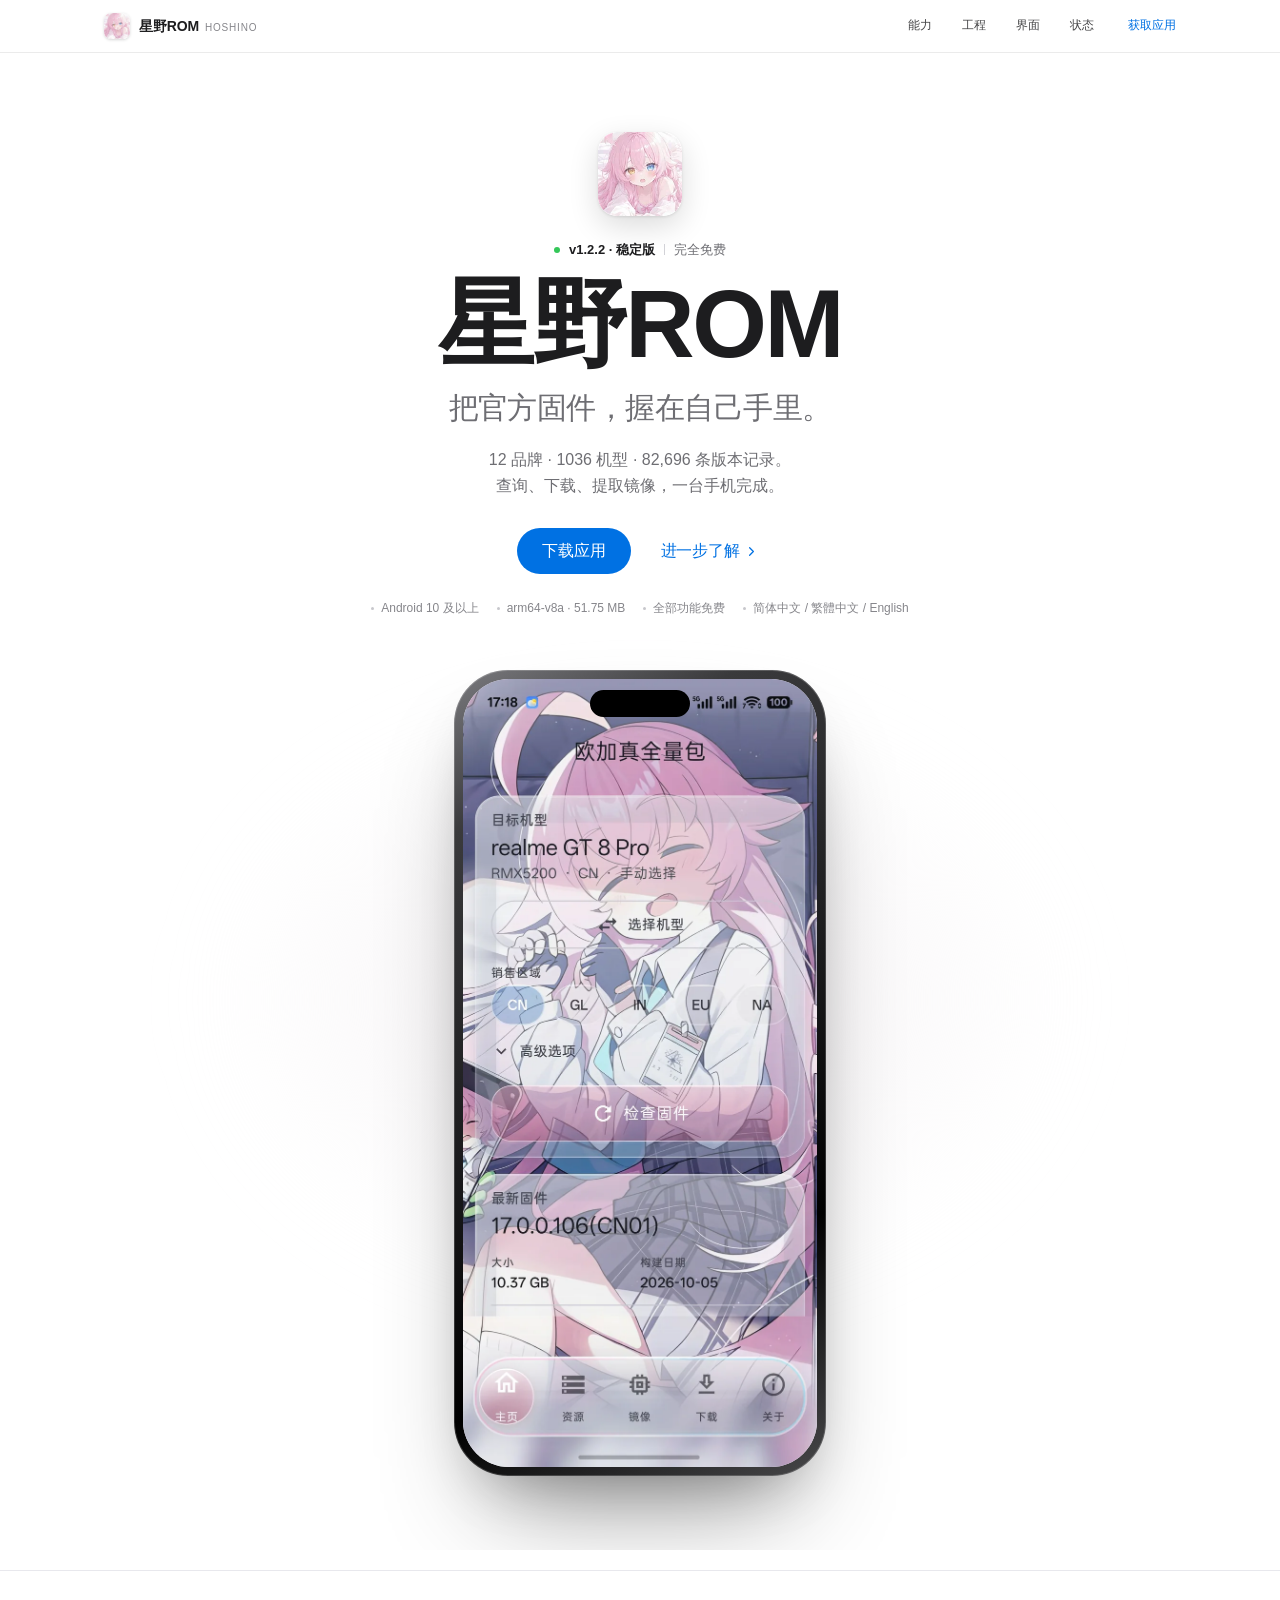
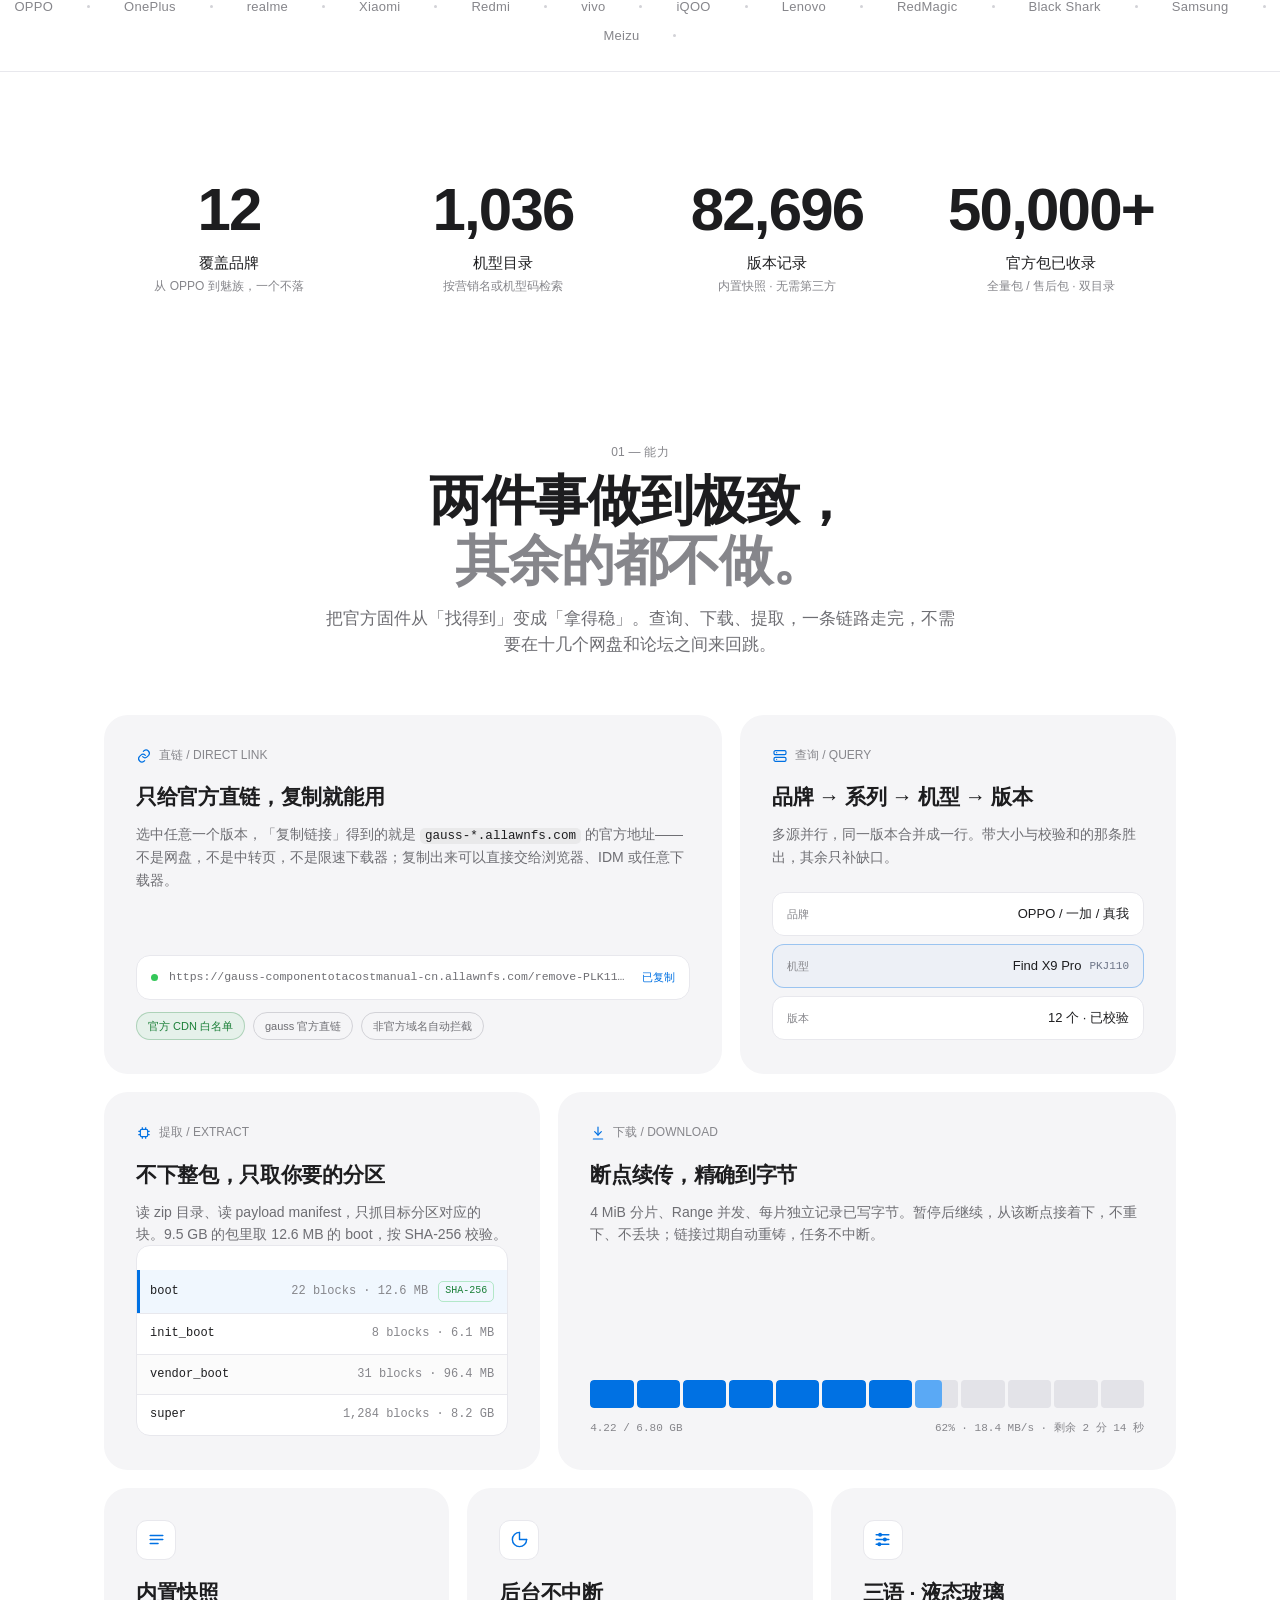
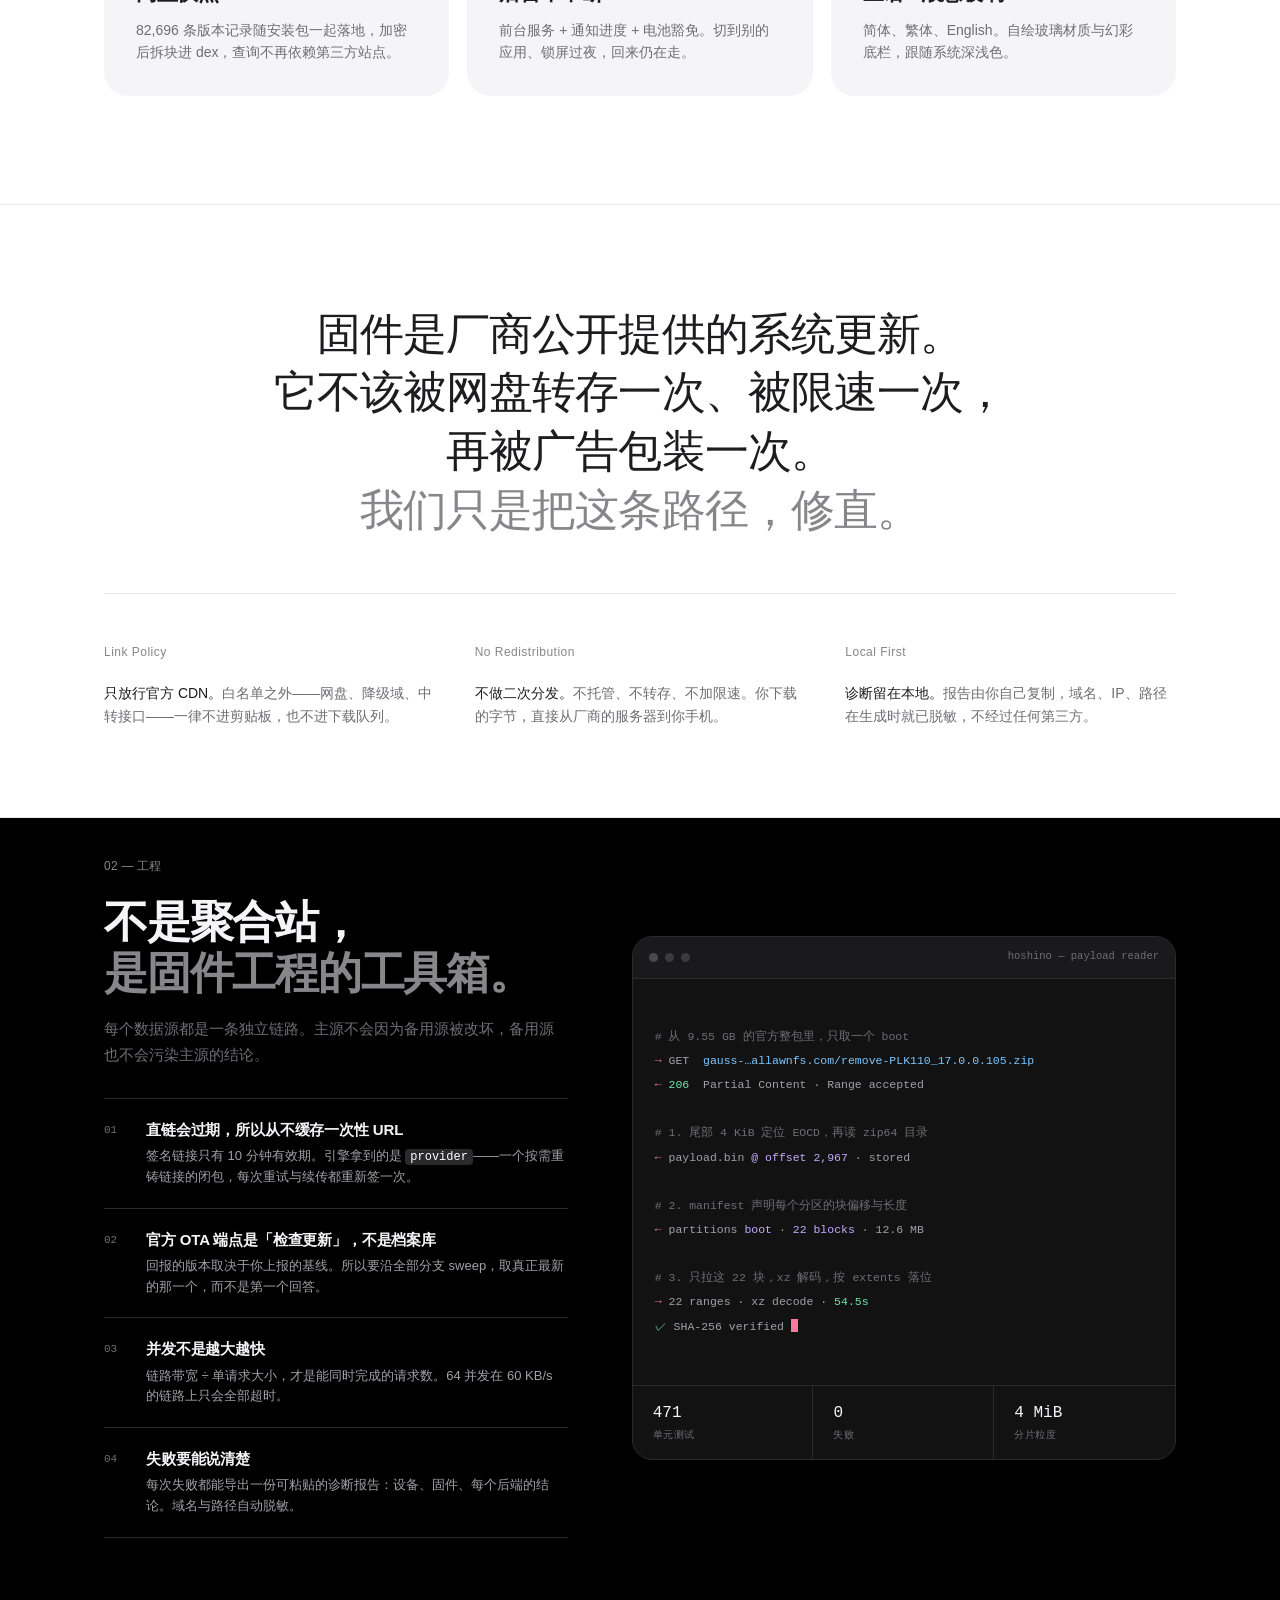
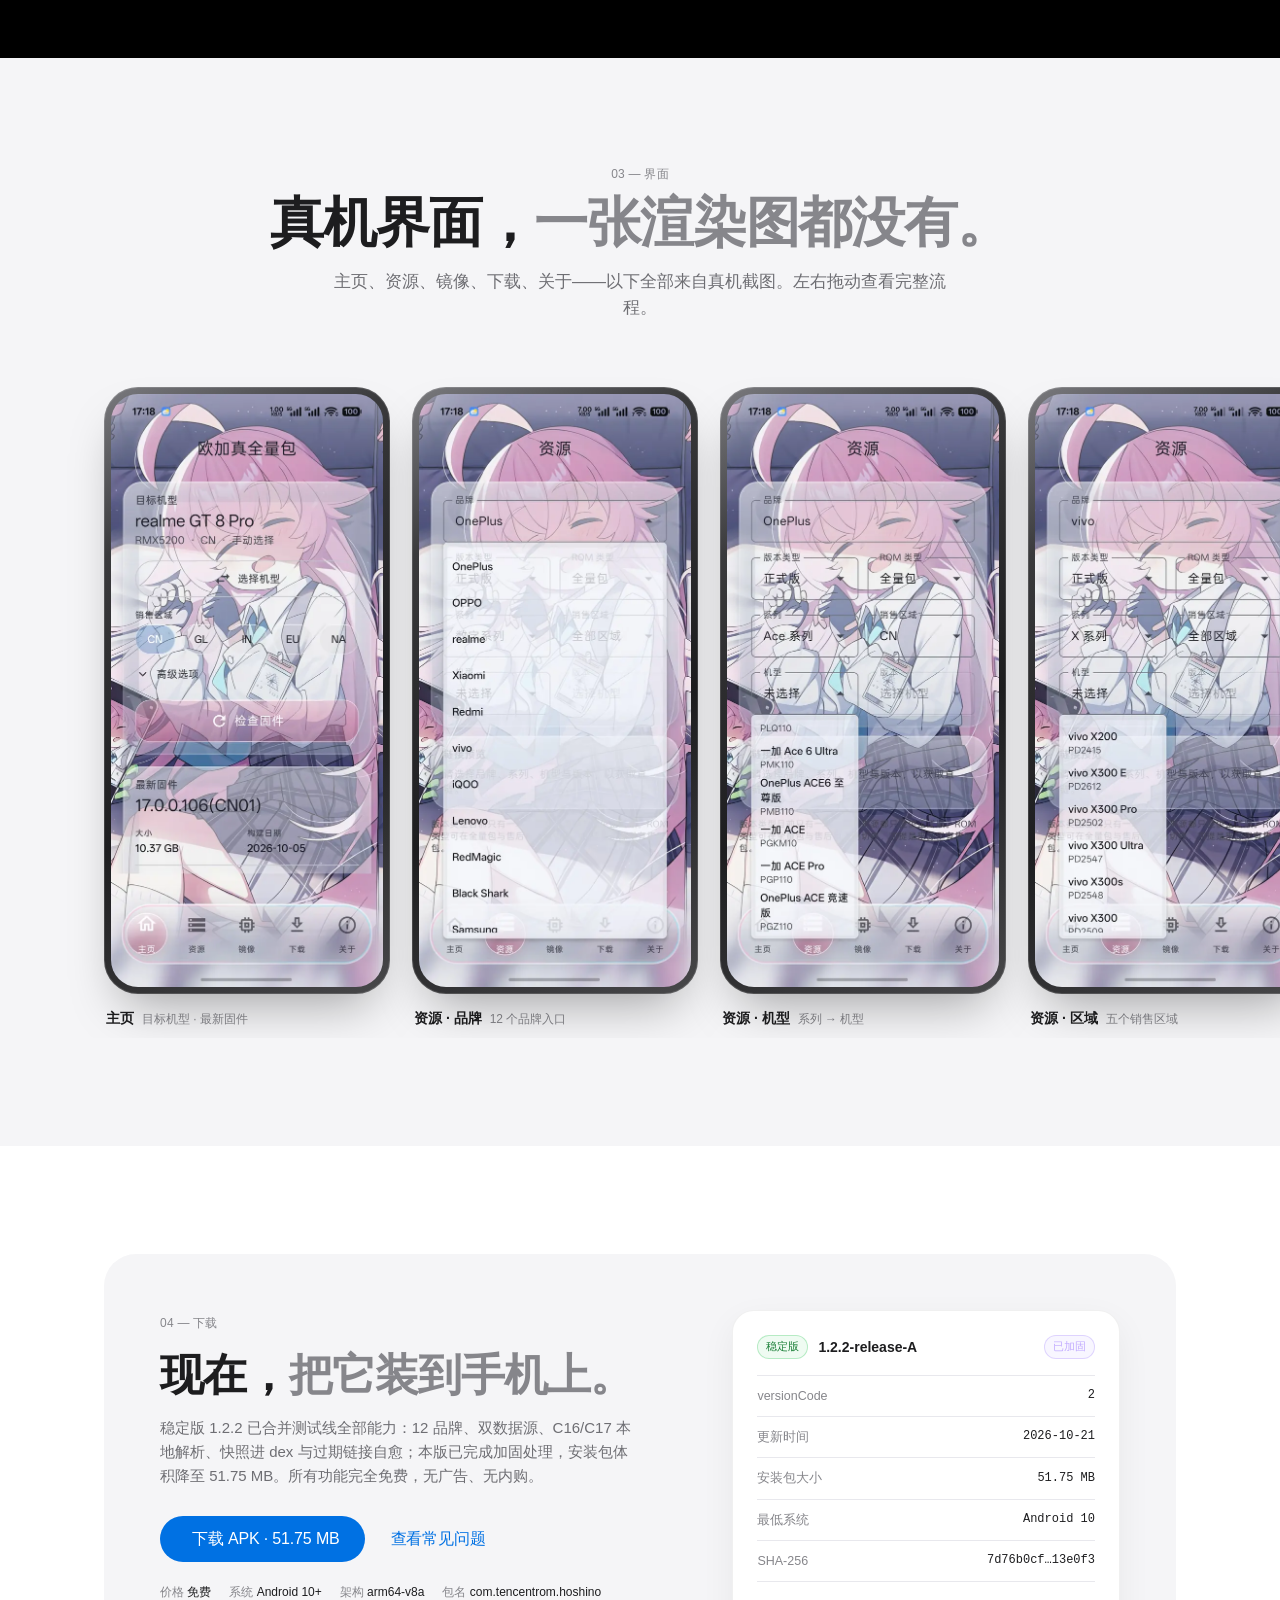
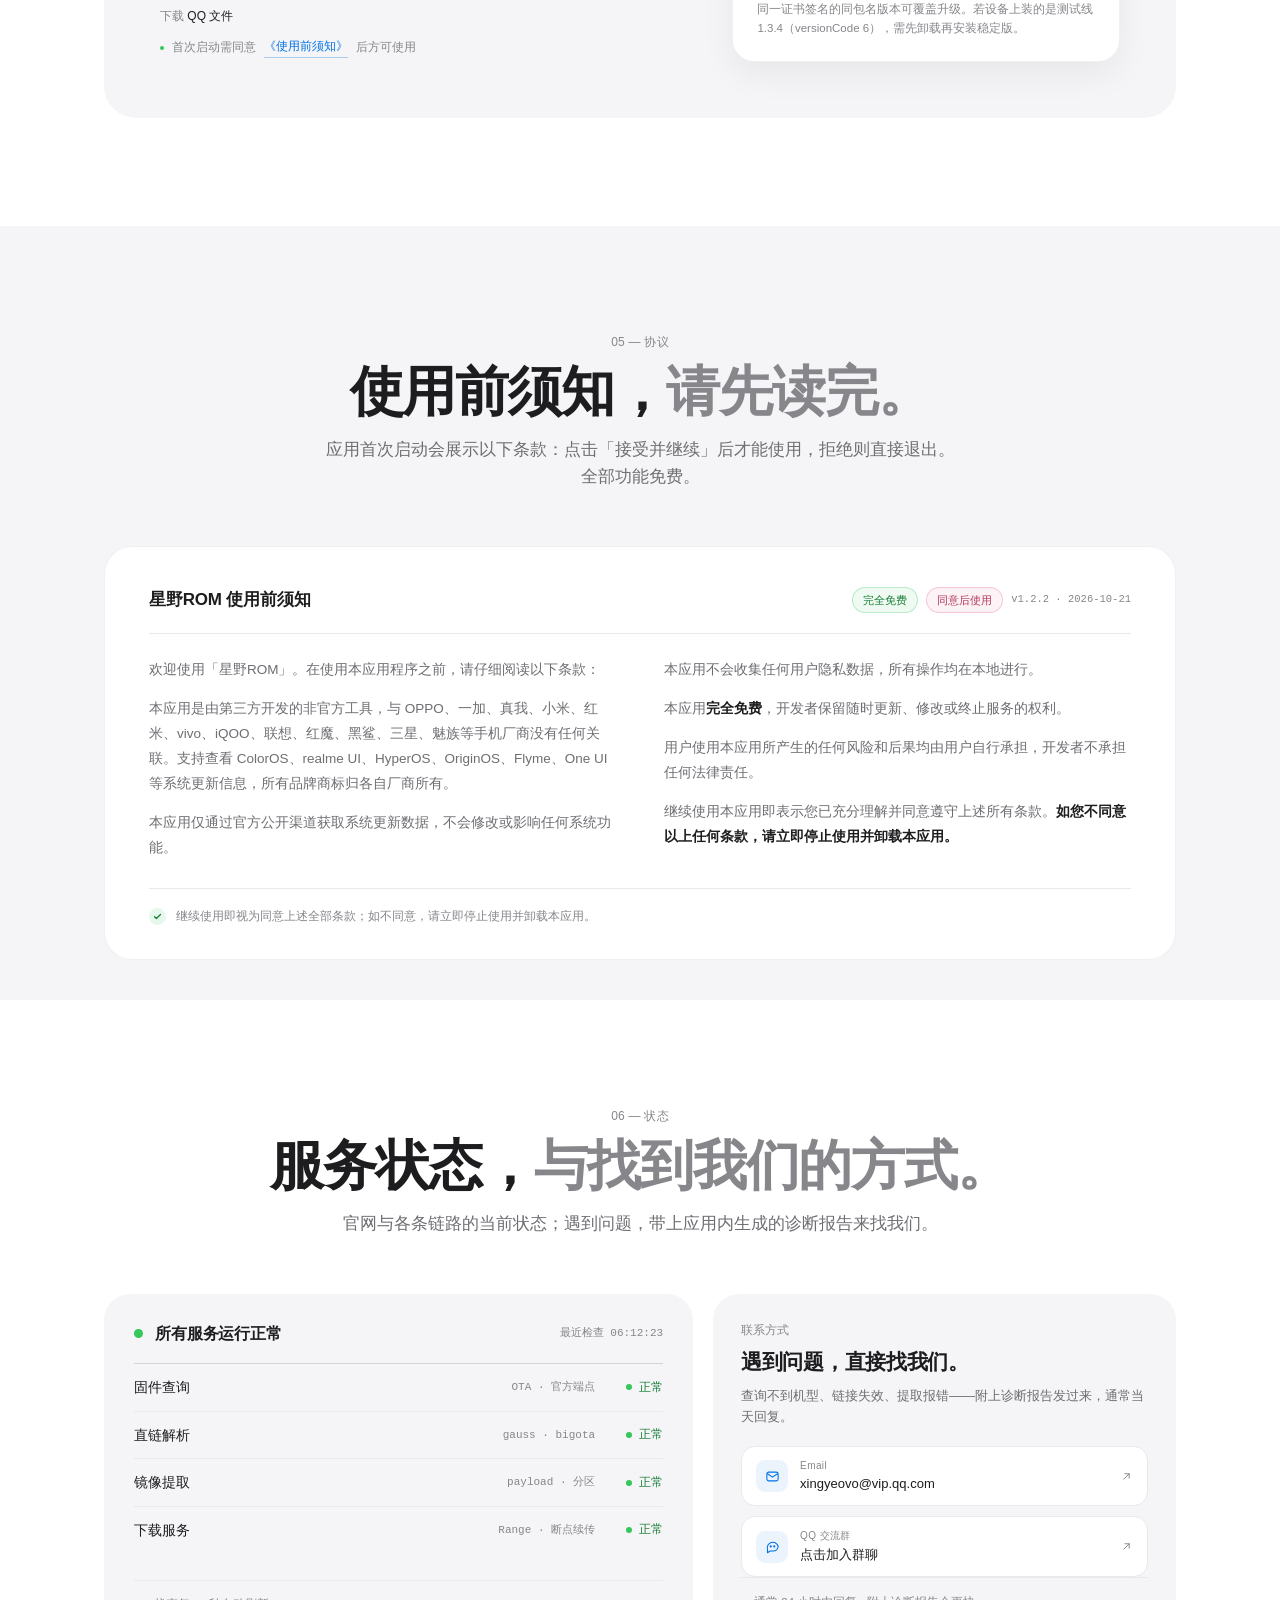
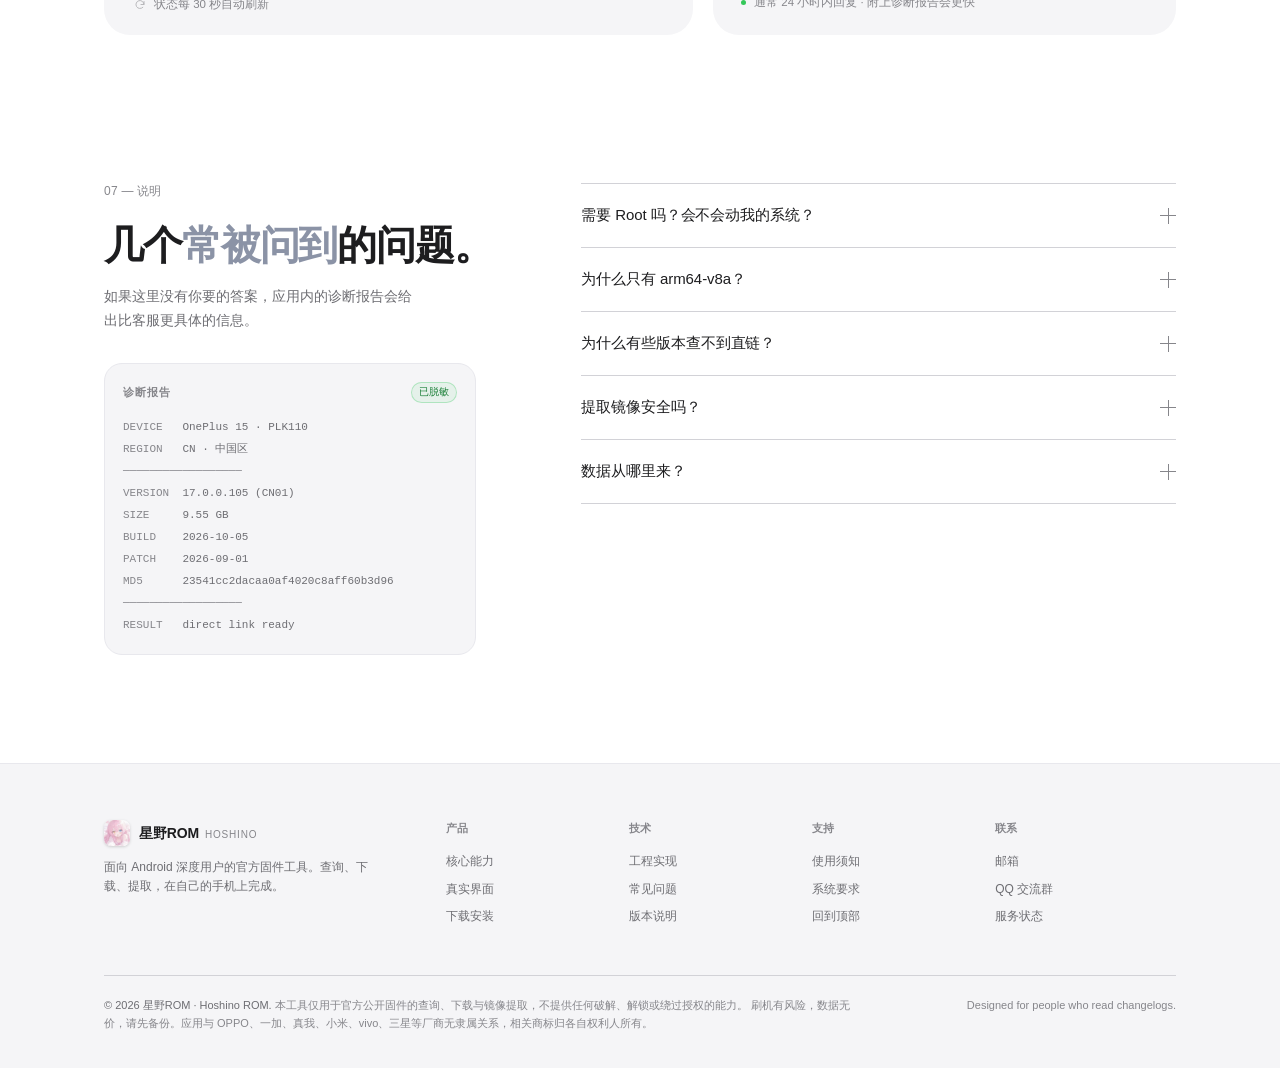
==== index.html @ 1dd22ae2 "Add files via upload" ====
<!DOCTYPE html>
<html lang="zh-CN">
<head>
<meta charset="UTF-8" />
<meta name="viewport" content="width=device-width, initial-scale=1.0" />
<title>星野ROM · Hoshino ROM — 把官方固件，握在自己手里</title>
<meta name="description" content="星野ROM 是面向 Android 深度用户的官方固件工具：覆盖 12 大品牌、1036 机型、82,696 条版本记录的查询与下载，支持官方直链解析、断点续传与分区镜像提取。" />
<meta name="theme-color" content="#ffffff" />
<link rel="icon" type="image/png" href="[data-uri]" />

<meta property="og:title" content="星野ROM · Hoshino ROM" />
<meta property="og:description" content="官方固件，一触即达。查询、下载、提取，三件事在一台手机上完成。" />
<meta property="og:type" content="website" />
<meta property="og:locale" content="zh_CN" />
<meta property="og:image" content="og-image.jpg" />
<meta name="twitter:card" content="summary_large_image" />
<meta name="twitter:title" content="星野ROM · Hoshino ROM" />
<meta name="twitter:description" content="把官方固件，握在自己手里。12 品牌 · 1036 机型 · 82,696 条版本记录。" />
<meta name="twitter:image" content="og-image.jpg" />
<script type="application/ld+json">
{
  "@context": "https://schema.org",
  "@type": "SoftwareApplication",
  "name": "星野ROM",
  "alternateName": "Hoshino ROM",
  "applicationCategory": "UtilitiesApplication",
  "operatingSystem": "Android 10+",
  "softwareVersion": "1.2.2-release-A",
  "description": "面向 Android 深度用户的官方固件工具：12 品牌固件查询、多线程下载与分区镜像提取。",
  "offers": { "@type": "Offer", "price": "0", "priceCurrency": "CNY" },
  "isAccessibleForFree": true,
  "contactPoint": { "@type": "ContactPoint", "email": "xingyeovo@vip.qq.com", "contactType": "support" }
}
</script>
<style>
/* ============================================================
   Apple-inspired light system
   ============================================================ */
:root {
  --bg: #ffffff;
  --bg-alt: #f5f5f7;
  --ink: #1d1d1f;
  --text: #1d1d1f;
  --text-2: #424245;
  --muted: #6e6e73;
  --dim: #86868b;
  --line: #d2d2d7;
  --line-2: #e8e8ed;
  --blue: #0071e3;
  --blue-hover: #0077ed;
  --pink: #e0457b;
  --green: #34c759;
  --amber: #ff9f0a;
  --radius: 24px;
  --radius-lg: 32px;
  --max: 1120px;
  --ease: cubic-bezier(.16,1,.3,1);
  --font: "SF Pro Display", "SF Pro Text", -apple-system, BlinkMacSystemFont, "Helvetica Neue",
          "PingFang SC", "Hiragino Sans GB", "Microsoft YaHei", sans-serif;
  --mono: "SF Mono", ui-monospace, Menlo, Consolas, monospace;
}

*, *::before, *::after { box-sizing: border-box; }
html { scroll-behavior: smooth; -webkit-text-size-adjust: 100%; }
body {
  margin: 0; background: var(--bg); color: var(--ink);
  font-family: var(--font); font-size: 17px; line-height: 1.47;
  letter-spacing: 0;
  -webkit-font-smoothing: antialiased; -moz-osx-font-smoothing: grayscale;
  overflow-x: hidden;
}
::selection { background: rgba(0,113,227,.18); color: var(--ink); }
:focus-visible { outline: 3px solid rgba(0,113,227,.5); outline-offset: 3px; border-radius: 6px; }
img { max-width: 100%; display: block; }
a { color: inherit; text-decoration: none; }
button { font-family: inherit; cursor: pointer; }
h1, h2, h3, h4, p { margin: 0; }
ul { margin: 0; padding: 0; list-style: none; }

.wrap { width: 100%; max-width: var(--max); margin: 0 auto; padding: 0 24px; }
main, header, footer { position: relative; }

/* decorative layers removed in this theme */
.bg-layers, .grid-lines, .noise { display: none !important; }

#progress {
  position: fixed; top: 0; left: 0; height: 2px; width: 0%;
  background: var(--blue); z-index: 100; transition: width .08s linear;
}

/* ============================================================
   Nav
   ============================================================ */
.nav {
  position: fixed; top: 0; left: 0; right: 0; z-index: 60;
  background: rgba(255,255,255,.72);
  -webkit-backdrop-filter: saturate(180%) blur(20px);
  backdrop-filter: saturate(180%) blur(20px);
  border-bottom: 1px solid rgba(0,0,0,.08);
  transition: background .3s;
}
.nav-inner {
  height: 52px; display: flex; align-items: center; gap: 34px;
  max-width: 1120px; margin: 0 auto; padding: 0 24px;
}
.brand { display: flex; align-items: center; gap: 9px; flex-shrink: 0; }
.brand-mark {
  width: 26px; height: 26px; flex-shrink: 0; display: block; border-radius: 7px; object-fit: cover;
  box-shadow: 0 1px 3px rgba(0,0,0,.16);
}
.brand-name { font-size: 14px; font-weight: 600; letter-spacing: -.01em; color: var(--ink); }
.brand-name em {
  font-style: normal; font-weight: 400; color: var(--dim); margin-left: 6px;
  font-size: 10px; letter-spacing: .08em; text-transform: uppercase;
}
.nav-links { display: flex; align-items: center; gap: 30px; margin-left: auto; }
.nav-links a { font-size: 12px; color: var(--ink); opacity: .82; transition: opacity .2s; }
.nav-links a:hover { opacity: 1; }
.nav-links a::after { display: none; }
.nav-cta {
  display: inline-flex; align-items: center; gap: 5px; padding: 0;
  font-size: 12px; color: var(--blue); background: none; box-shadow: none;
  border-radius: 0;
}
.nav-cta svg { display: none; }
.nav-cta:hover { text-decoration: underline; }
.burger {
  display: none; width: 36px; height: 36px; border: none; background: none;
  align-items: center; justify-content: center; margin-left: auto;
}
.burger span { display: block; width: 17px; height: 1.3px; background: var(--ink); position: relative; }
.burger span::before, .burger span::after {
  content: ""; position: absolute; left: 0; width: 17px; height: 1.3px; background: var(--ink); transition: .3s;
}
.burger span::before { top: -5px; } .burger span::after { top: 5px; }
.burger.open span { background: transparent; }
.burger.open span::before { top: 0; transform: rotate(45deg); }
.burger.open span::after { top: 0; transform: rotate(-45deg); }

.sheet {
  position: fixed; inset: 0; z-index: 59; background: rgba(255,255,255,.97);
  -webkit-backdrop-filter: blur(24px); backdrop-filter: blur(24px);
  display: flex; flex-direction: column; justify-content: center; padding: 0 32px; gap: 2px;
  opacity: 0; pointer-events: none; transition: opacity .3s;
}
.sheet.open { opacity: 1; pointer-events: auto; }
.sheet a {
  font-size: 26px; font-weight: 600; padding: 16px 0; color: var(--ink);
  border-bottom: 1px solid var(--line-2); letter-spacing: -.02em;
}
.sheet a:last-of-type { border-bottom: none; }

/* ============================================================
   Hero
   ============================================================ */
.hero { padding: 132px 0 40px; text-align: center; overflow: hidden; }
.hero-grid { display: flex; flex-direction: column; align-items: center; }
.hero-copy { display: flex; flex-direction: column; align-items: center; max-width: 880px; }
.hero-icon {
  width: 84px; height: 84px; border-radius: 19px; margin-bottom: 24px;
  box-shadow: 0 10px 30px rgba(0,0,0,.14), 0 1px 3px rgba(0,0,0,.1);
}
.eyebrow {
  display: inline-flex; align-items: center; gap: 9px; padding: 0; border: none; background: none;
  font-size: 13px; color: var(--muted); letter-spacing: 0;
  -webkit-backdrop-filter: none; backdrop-filter: none;
}
.eyebrow b { color: var(--ink); font-weight: 600; }
.eyebrow .live { width: 6px; height: 6px; border-radius: 50%; background: var(--green); box-shadow: none; animation: none; }
.eyebrow span.sep { width: 1px; height: 11px; background: var(--line); }
.hero h1 {
  margin-top: 16px; font-size: clamp(54px, 8vw, 96px); line-height: 1.03;
  letter-spacing: -.025em; font-weight: 600; color: var(--ink);
}
.hero h1 .grad { color: var(--dim); background: none; -webkit-text-fill-color: currentColor; }
.hero-tagline {
  margin-top: 14px; font-size: clamp(21px, 2.5vw, 30px); line-height: 1.3;
  color: var(--muted); font-weight: 400; letter-spacing: -.018em;
}
.hero-sub {
  margin-top: 20px; max-width: 620px; font-size: 16px; line-height: 1.6; color: var(--muted);
}
.hero-sub b { color: var(--ink); font-weight: 500; }
.hero-actions { display: flex; align-items: center; justify-content: center; gap: 26px; margin-top: 30px; flex-wrap: wrap; }
.btn {
  display: inline-flex; align-items: center; justify-content: center; gap: 7px;
  height: 46px; padding: 0 24px; border-radius: 980px; font-size: 16px; font-weight: 500;
  border: 1px solid transparent; transition: background .25s, color .25s, border-color .25s;
  white-space: nowrap; letter-spacing: -.01em;
}
.btn-primary { background: var(--blue); color: #fff; }
.btn-primary:hover { background: var(--blue-hover); transform: none; box-shadow: none; }
.btn-ghost { background: none; color: var(--blue); border: none; padding: 0 4px; gap: 4px; }
.btn-ghost:hover { text-decoration: underline; background: none; }
.btn-ghost svg { width: 15px; height: 15px; }
.hero-meta {
  display: flex; flex-wrap: wrap; justify-content: center; gap: 8px 18px;
  margin-top: 26px; font-size: 12px; color: var(--dim); letter-spacing: 0;
}
.hero-meta span { display: inline-flex; align-items: center; gap: 7px; }
.hero-meta i { width: 3px; height: 3px; border-radius: 50%; background: #c7c7cc; display: inline-block; }

.stage { position: relative; height: 840px; display: flex; justify-content: center; margin-top: 52px; }
.stage-glow {
  position: absolute; width: min(900px, 94vw); height: 620px; border-radius: 50%; top: 20px; left: 50%;
  transform: translateX(-50%); filter: blur(40px);
  background: radial-gradient(ellipse at center, #f5f2f4 0%, rgba(245,242,244,0) 68%);
}
.device-wrap { position: relative; width: 372px; height: 806px; --s: 1; }
.device {
  position: relative; width: 372px; height: 806px; padding: 9px; border-radius: 54px;
  background: linear-gradient(150deg, #7a7a7e 0%, #3a3a3c 16%, #1d1d1f 46%, #000 74%, #48484a 100%);
  box-shadow:
    0 60px 110px -40px rgba(0,0,0,.45),
    0 30px 60px -30px rgba(0,0,0,.28),
    inset 0 0 0 1px rgba(255,255,255,.18);
  margin: 0 auto;
}
.device .screen { position: relative; width: 100%; height: 100%; border-radius: 46px; overflow: hidden; background: #f2f0f7; }
.shot-hero { position: absolute; inset: 0; width: 100%; height: 100%; object-fit: cover; display: block; }
.island {
  position: absolute; top: 11px; left: 50%; transform: translateX(-50%);
  width: 100px; height: 27px; border-radius: 15px; background: #000; z-index: 30;
}
.float { display: none !important; }
.hero-fade { display: none; }

/* ============================================================
   Brand strip
   ============================================================ */
.marquee {
  margin-top: 20px; padding: 26px 0; border-top: 1px solid var(--line-2); border-bottom: 1px solid var(--line-2);
  overflow: hidden; mask-image: none; -webkit-mask-image: none; background: var(--bg);
}
.marquee-track { display: flex; justify-content: center; width: 100%; animation: none; }
.marquee-item { display: flex; flex-wrap: wrap; justify-content: center; gap: 10px 34px; font-size: 13px; color: var(--dim); letter-spacing: .02em; text-transform: none; }
.marquee-item:nth-child(2) { display: none; }
.marquee-item i { width: 3px; height: 3px; border-radius: 50%; background: #d2d2d7; align-self: center; }

/* ============================================================
   Sections
   ============================================================ */
section { position: relative; scroll-margin-top: 70px; }
.sec { padding: 108px 0; }
.sec-head { max-width: 780px; margin: 0 auto 56px; text-align: center; }
.sec-label {
  display: flex; align-items: center; justify-content: center; gap: 0;
  font-size: 12px; letter-spacing: .02em; color: var(--dim); font-weight: 500;
}
.sec-label i { display: none; }
.sec-head h2 {
  margin-top: 10px; font-size: clamp(34px, 4.6vw, 54px); line-height: 1.1;
  letter-spacing: -.022em; font-weight: 600; color: var(--ink);
}
.sec-head h2 em { font-style: normal; color: var(--dim); }
.sec-head p { margin-top: 16px; font-size: 17px; line-height: 1.55; color: var(--muted); max-width: 640px; margin-left: auto; margin-right: auto; }

/* stats */
.stats { display: grid; grid-template-columns: repeat(4, 1fr); gap: 24px; background: none; border: none; border-radius: 0; overflow: visible; }
.stat { background: none; padding: 0; text-align: center; position: static; }
.stat::after { display: none; }
.stat b {
  display: block; font-size: clamp(40px, 5vw, 60px); font-weight: 600; letter-spacing: -.03em;
  line-height: 1; color: var(--ink); font-variant-numeric: tabular-nums;
}
.stat b span { font-size: 1em; color: inherit; margin-left: 0; }
.stat p { margin-top: 12px; font-size: 15px; color: var(--ink); }
.stat small { display: block; margin-top: 4px; font-size: 12px; color: var(--dim); }

/* bento */
.bento { display: grid; grid-template-columns: repeat(12, 1fr); gap: 18px; }
.card {
  position: relative; overflow: hidden; border-radius: var(--radius);
  border: none; background: var(--bg-alt); padding: 32px;
  transition: transform .4s var(--ease), box-shadow .4s;
}
.card:hover { transform: translateY(-2px); box-shadow: 0 18px 40px rgba(0,0,0,.08); }
.card::before { display: none; }
.card h3 { font-size: 21px; font-weight: 600; letter-spacing: -.015em; display: flex; align-items: center; gap: 10px; }
.card p { margin-top: 10px; font-size: 14px; line-height: 1.6; color: var(--muted); }
.card p b { color: var(--ink); font-weight: 500; }
.card code, .faq-a code {
  font-family: var(--mono); font-size: .9em; color: var(--ink);
  background: rgba(0,0,0,.05); border: none; padding: 1px 5px; border-radius: 5px; white-space: nowrap;
}
.card .kicker {
  font-size: 12px; letter-spacing: 0; text-transform: none; color: var(--dim);
  margin-bottom: 18px; display: flex; align-items: center; gap: 7px;
}
.card .kicker svg { width: 16px; height: 16px; opacity: 1; color: var(--blue); }
.card .kicker svg *, .mini-icon svg * { stroke: var(--blue); }
.card .kicker svg [fill]:not([fill="none"]), .mini-icon svg [fill]:not([fill="none"]) { fill: var(--blue); }
.span-7 { grid-column: span 7; } .span-5 { grid-column: span 5; }
.span-4 { grid-column: span 4; } .span-6 { grid-column: span 6; } .span-8 { grid-column: span 8; }
.card-tall { display: flex; flex-direction: column; min-height: 320px; padding-bottom: 34px; }
.card-tall .visual { margin-top: auto; padding-top: 24px; }

.viz-link {
  border-radius: 14px; border: 1px solid var(--line-2); background: #fff; padding: 13px 14px;
  display: flex; align-items: center; gap: 11px; font-family: var(--mono); font-size: 11.5px; color: var(--muted);
}
.viz-link .lock { width: 7px; height: 7px; border-radius: 50%; background: var(--green); box-shadow: none; flex-shrink: 0; }
.viz-link .url { overflow: hidden; text-overflow: ellipsis; white-space: nowrap; flex: 1; }
.viz-link .copy { font-family: var(--font); font-size: 11px; font-weight: 500; color: var(--blue); background: none; padding: 0; border-radius: 0; flex-shrink: 0; }
.viz-badges { display: flex; gap: 8px; margin-top: 12px; flex-wrap: wrap; }
.viz-badge {
  font-size: 11px; color: var(--muted); border: 1px solid var(--line); border-radius: 980px;
  padding: 5px 11px; background: transparent;
}
.viz-badge.on { color: #1a7f37; border-color: rgba(26,127,55,.28); background: rgba(52,199,89,.08); }

.viz-cascade { display: flex; flex-direction: column; gap: 8px; }
.viz-row {
  display: flex; align-items: center; justify-content: space-between; gap: 12px;
  height: 44px; padding: 0 14px; border-radius: 12px;
  border: 1px solid var(--line-2); background: #fff; font-size: 13px; color: var(--ink);
}
.viz-row span.k { color: var(--dim); font-size: 11px; letter-spacing: 0; }
.viz-row .val { margin-left: auto; display: flex; align-items: center; gap: 8px; }
.viz-row .chev { width: 12px; height: 12px; opacity: .35; }
.viz-row.active { border-color: rgba(0,113,227,.35); background: rgba(0,113,227,.03); }

.viz-parts { display: flex; flex-direction: column; gap: 0; font-family: var(--mono); font-size: 12px; background: #fff; border: 1px solid var(--line-2); border-radius: 14px; overflow: hidden; }
.viz-part { display: flex; align-items: center; gap: 10px; padding: 11px 13px; color: var(--muted); border-bottom: 1px solid var(--line-2); white-space: nowrap; background: transparent; }
.viz-part:last-child { border-bottom: none; }
.viz-part:nth-child(odd) { background: rgba(0,0,0,.015); }
.viz-part b { color: var(--ink); font-weight: 500; width: 88px; }
.viz-part .sz { margin-left: auto; color: var(--dim); white-space: nowrap; }
.viz-part .ok { color: #1a7f37; font-size: 10px; border: 1px solid rgba(52,199,89,.32); padding: 2px 6px; border-radius: 5px; }
.viz-part.sel { background: rgba(0,113,227,.06); box-shadow: inset 3px 0 0 var(--blue); }
.viz-part.sel b { color: var(--ink); }

.viz-chunks { display: flex; gap: 3px; margin-top: 4px; }
.chunk { flex: 1; height: 28px; border-radius: 4px; background: #e3e3e8; position: relative; overflow: hidden; box-shadow: none; }
.chunk i { position: absolute; inset: 0; width: var(--w, 100%); background: var(--blue); border-radius: 4px; }
.chunk.pending i { width: 0; }
.chunk.part i { width: 62%; background: #5aa9f5; }
.viz-legend { display: flex; justify-content: space-between; gap: 14px; flex-wrap: wrap; margin-top: 12px; font-size: 11px; color: var(--dim); font-family: var(--mono); }

.mini-icon {
  width: 40px; height: 40px; border-radius: 11px; display: grid; place-items: center; margin-bottom: 18px;
  border: 1px solid var(--line-2); background: #fff; box-shadow: none;
}
.mini-icon svg { width: 19px; height: 19px; }

/* ============================================================
   Manifesto
   ============================================================ */
.manifesto { padding: 100px 0 90px; border-top: 1px solid var(--line-2); border-bottom: 1px solid var(--line-2); background: var(--bg); }
.manifesto .quote {
  font-size: clamp(26px, 3.4vw, 44px); line-height: 1.35; letter-spacing: -.022em;
  font-weight: 500; max-width: 1000px; color: var(--ink); margin: 0 auto; text-align: center;
}
.manifesto .quote em { font-style: normal; color: var(--dim); }
.manifesto .quote .hl { background: none; -webkit-background-clip: initial; background-clip: initial; color: var(--ink); }
.manifesto-grid { display: grid; grid-template-columns: repeat(3, 1fr); gap: 40px; margin-top: 54px; padding-top: 30px; border-top: 1px solid var(--line-2); }
.manifesto-item h5 { font-size: 12px; letter-spacing: .04em; text-transform: none; color: var(--dim); font-weight: 500; }
.manifesto-item p { margin-top: 8px; font-size: 14px; line-height: 1.6; color: var(--muted); }
.manifesto-item p b { color: var(--ink); font-weight: 500; }

/* ============================================================
   Tech (dark contrast section)
   ============================================================ */
#tech { background: #000; color: #f5f5f7; padding: 120px 0; }
#tech .sec-label { color: #86868b; justify-content: flex-start; }
#tech h2 { color: #f5f5f7 !important; }
#tech h2 em { color: #86868b !important; }
#tech p { color: #a1a1a6; }
.tech { display: grid; grid-template-columns: .92fr 1.08fr; gap: 64px; align-items: center; }
.tech-list { margin-top: 30px; display: flex; flex-direction: column; }
.tech-item { display: flex; gap: 18px; padding: 20px 0; border-top: 1px solid #2a2a2c; }
.tech-item:last-child { border-bottom: 1px solid #2a2a2c; }
.tech-item .num { font-family: var(--mono); font-size: 11px; color: #6e6e73; padding-top: 3px; width: 24px; flex-shrink: 0; }
.tech-item h4 { font-size: 15px; font-weight: 600; color: #f5f5f7; letter-spacing: -.01em; }
.tech-item p { margin-top: 5px; font-size: 13px; color: #a1a1a6; line-height: 1.6; }
.tech-item code { font-family: var(--mono); font-size: 12px; color: #fff; background: #2a2a2c; padding: 1px 5px; border-radius: 4px; }

.terminal { border-radius: 20px; border: 1px solid #2a2a2c; overflow: hidden; background: #121213; box-shadow: none; }
.term-bar { height: 42px; display: flex; align-items: center; gap: 7px; padding: 0 16px; border-bottom: 1px solid #2a2a2c; background: #1a1a1c; }
.term-bar i { width: 9px; height: 9px; border-radius: 50%; background: #3a3a3c; }
.term-bar i:nth-child(1) { background: #4a4a4c; }
.term-bar span { margin-left: auto; font-family: var(--mono); font-size: 10.5px; color: #6e6e73; }
.term-body { padding: 22px; font-family: var(--mono); font-size: 11.5px; line-height: 2.1; color: #a1a1a6; overflow-x: auto; white-space: pre-wrap; word-break: break-word; }
.term-body .c { color: #6e6e73; }
.term-body .a { color: #ff7a9c; }
.term-body .g { color: #6ee7a8; }
.term-body .b { color: #7cc7ff; }
.term-body .v { color: #c2acff; }
.cursor { display: inline-block; width: 7px; height: 13px; background: #ff7a9c; vertical-align: -2px; animation: blink 1.1s steps(2) infinite; }
@keyframes blink { 0%,50% { opacity: 1; } 51%,100% { opacity: 0; } }
.term-stats { display: grid; grid-template-columns: repeat(3,1fr); border-top: 1px solid #2a2a2c; }
.term-stats div { padding: 16px 20px; border-right: 1px solid #2a2a2c; }
.term-stats div:last-child { border-right: none; }
.term-stats b { display: block; font-family: var(--mono); font-size: 16px; color: #f5f5f7; font-weight: 500; }
.term-stats small { display: block; margin-top: 3px; font-size: 10px; color: #6e6e73; letter-spacing: .06em; text-transform: uppercase; }

/* ============================================================
   Screens
   ============================================================ */
#screens { background: var(--bg-alt); }
#screens .sec-head h2 { color: var(--ink); }
.rail-wrap { position: relative; }
.shot-rail {
  display: flex; gap: 22px; overflow-x: auto; overflow-y: hidden;
  padding: 10px max(24px, calc((100vw - var(--max)) / 2 + 24px)) 10px;
  scroll-padding-left: max(24px, calc((100vw - var(--max)) / 2 + 24px));
  scroll-snap-type: x mandatory; scrollbar-width: none; -webkit-overflow-scrolling: touch; cursor: grab;
}
.shot-rail::-webkit-scrollbar { display: none; }
.shot-rail.dragging { cursor: grabbing; scroll-snap-type: none; }
.shot { flex: 0 0 286px; margin: 0; scroll-snap-align: start; }
.shot-frame {
  position: relative; border-radius: 34px; padding: 7px;
  background: linear-gradient(150deg, #7a7a7e, #3a3a3c 22%, #1d1d1f 60%, #48484a);
  box-shadow: 0 26px 50px -18px rgba(0,0,0,.35), inset 0 0 0 1px rgba(255,255,255,.14);
  transition: transform .4s var(--ease), box-shadow .4s;
}
.shot:hover .shot-frame { transform: translateY(-4px); box-shadow: 0 34px 60px -18px rgba(0,0,0,.42), inset 0 0 0 1px rgba(255,255,255,.2); }
.shot-frame img { display: block; width: 100%; height: auto; border-radius: 27px; background: #000; -webkit-user-drag: none; user-select: none; }
.shot figcaption { margin-top: 14px; display: flex; align-items: baseline; gap: 8px; padding: 0 2px; }
.shot figcaption b { font-size: 14px; font-weight: 600; color: var(--ink); }
.shot figcaption span { font-size: 12px; color: var(--dim); }
.mbr { display: none; }

/* ============================================================
   Download
   ============================================================ */
.dl-panel {
  border-radius: var(--radius-lg); border: none; overflow: hidden; background: var(--bg-alt);
  padding: 56px; display: grid; grid-template-columns: 1.15fr .85fr; gap: 48px; align-items: center;
}
.dl-panel .sec-label { justify-content: flex-start; }
.dl-panel h2 { font-size: clamp(32px, 3.8vw, 44px); letter-spacing: -.022em; line-height: 1.12; font-weight: 600; color: var(--ink); }
.dl-panel h2 em { font-style: normal; color: var(--dim); }
.dl-panel .lead { margin-top: 16px; font-size: 15px; color: var(--muted); line-height: 1.6; max-width: 480px; }
.dl-actions { display: flex; align-items: center; gap: 22px; margin-top: 28px; flex-wrap: wrap; }
.dl-meta { margin-top: 22px; display: flex; flex-wrap: wrap; gap: 7px 18px; font-size: 12px; color: var(--dim); }
.dl-meta b { color: var(--ink); font-weight: 500; }
.dl-consent { margin-top: 12px; display: flex; align-items: center; gap: 8px; flex-wrap: wrap; font-size: 12px; color: var(--dim); }
.dl-consent i { width: 4px; height: 4px; border-radius: 50%; background: var(--green); box-shadow: none; }
.dl-consent a { color: var(--blue); border-bottom: 1px solid rgba(0,113,227,.3); padding-bottom: 1px; }
.dl-consent a:hover { color: var(--blue-hover); }

.dl-card {
  border-radius: 22px; border: 1px solid rgba(0,0,0,.06); padding: 24px; background: #fff;
  -webkit-backdrop-filter: none; backdrop-filter: none; box-shadow: 0 12px 34px rgba(0,0,0,.06);
}
.dl-card .row { display: flex; justify-content: space-between; align-items: center; padding: 11px 0; font-size: 12.5px; border-bottom: 1px solid var(--line-2); }
.dl-card .row:last-child { border: none; padding-bottom: 0; }
.dl-card .row span { color: var(--dim); }
.dl-card .row b { color: var(--ink); font-weight: 500; font-family: var(--mono); font-size: 12px; }
.dl-card .head { display: flex; align-items: center; gap: 10px; padding-bottom: 16px; border-bottom: 1px solid var(--line-2); }
.dl-card .head .badge { font-size: 10.5px; color: #1a7f37; border: 1px solid rgba(52,199,89,.3); background: rgba(52,199,89,.08); padding: 3px 8px; border-radius: 980px; }
.dl-card .head strong { font-size: 14px; font-weight: 600; color: var(--ink); }
.dl-note { margin-top: 18px; font-size: 11.5px; color: var(--dim); line-height: 1.6; }

/* ============================================================
   Agreement
   ============================================================ */
#agreement { background: var(--bg-alt); }
.agree-card {
  position: relative; border-radius: 28px; border: 1px solid rgba(0,0,0,.06); overflow: hidden;
  background: #fff; padding: 40px 44px 32px; box-shadow: none;
}
.agree-card::before { display: none; }
.agree-head { position: relative; display: flex; align-items: center; gap: 12px; flex-wrap: wrap; padding-bottom: 20px; border-bottom: 1px solid var(--line-2); }
.agree-title { font-size: 17px; font-weight: 600; letter-spacing: -.01em; color: var(--ink); }
.agree-badges { margin-left: auto; display: flex; align-items: center; gap: 8px; flex-wrap: wrap; }
.abadge { font-size: 11px; padding: 4px 10px; border-radius: 980px; border: 1px solid var(--line); color: var(--muted); background: transparent; }
.abadge.free { color: #1a7f37; border-color: rgba(52,199,89,.3); background: rgba(52,199,89,.08); }
.abadge.must { color: #b03a5b; border-color: rgba(224,69,123,.26); background: rgba(224,69,123,.07); }
.agree-ver { font-family: var(--mono); font-size: 10.5px; color: var(--dim); }
.agree-body { position: relative; margin-top: 24px; font-size: 13.5px; line-height: 1.85; color: var(--muted); column-count: 2; column-gap: 48px; }
.agree-body p { margin: 0 0 14px; break-inside: avoid; }
.agree-body p:last-child { margin-bottom: 0; }
.agree-body b { color: var(--ink); font-weight: 600; }
.agree-foot { position: relative; margin-top: 26px; padding-top: 18px; border-top: 1px solid var(--line-2); display: flex; align-items: flex-start; gap: 10px; font-size: 12px; line-height: 1.65; color: var(--dim); }
.agree-foot .ok { width: 17px; height: 17px; border-radius: 50%; background: rgba(52,199,89,.12); color: #1a7f37; display: grid; place-items: center; flex-shrink: 0; margin-top: 1px; }

/* ============================================================
   Status & contact
   ============================================================ */
.support-grid { display: grid; grid-template-columns: 1.12fr .88fr; gap: 20px; align-items: stretch; }
.status-panel {
  position: relative; display: flex; flex-direction: column; overflow: hidden; border-radius: 26px;
  border: none; background: var(--bg-alt); padding: 28px 30px 22px; box-shadow: none;
}
.status-panel::before { display: none; }
.status-head { position: relative; display: flex; align-items: center; gap: 12px; padding-bottom: 18px; border-bottom: 1px solid var(--line); }
.status-head .big-dot { width: 9px; height: 9px; border-radius: 50%; background: var(--green); flex-shrink: 0; box-shadow: none; animation: none; }
.status-head strong { font-size: 16px; font-weight: 600; letter-spacing: -.01em; color: var(--ink); transition: color .3s; }
.status-head .time { margin-left: auto; font-size: 11px; color: var(--dim); font-family: var(--mono); }
.status-head.warn .big-dot { background: var(--amber); box-shadow: none; }
.status-head.warn strong { color: #b25000; }
.status-list { position: relative; }
.srow { display: flex; align-items: center; gap: 14px; padding: 13px 0; border-bottom: 1px solid var(--line-2); }
.srow:last-child { border-bottom: none; padding-bottom: 2px; }
.srow .nm { font-size: 14px; color: var(--ink); }
.srow .dom { margin-left: auto; font-family: var(--mono); font-size: 11px; color: var(--dim); transition: color .25s; }
.srow a.dom:hover { color: var(--blue); }
.srow .st { display: flex; align-items: center; justify-content: flex-end; gap: 7px; width: 54px; font-size: 12px; color: #1a7f37; }
.srow .st i { width: 6px; height: 6px; border-radius: 50%; background: var(--green); box-shadow: none; }
.status-foot { margin-top: auto; padding-top: 15px; border-top: 1px solid var(--line-2); display: flex; align-items: center; gap: 8px; font-size: 11.5px; color: var(--dim); }
.status-foot svg { width: 12px; height: 12px; opacity: .6; }

.contact-card {
  position: relative; display: flex; flex-direction: column; border-radius: 26px; border: none;
  background: var(--bg-alt); padding: 28px 28px 24px;
}
.contact-card .ce { font-size: 12px; letter-spacing: 0; text-transform: none; color: var(--dim); }
.contact-card h3 { margin-top: 8px; font-size: 21px; font-weight: 600; letter-spacing: -.015em; color: var(--ink); }
.contact-card p { margin-top: 8px; font-size: 13px; line-height: 1.6; color: var(--muted); }
.clink {
  margin-top: 10px; display: flex; align-items: center; gap: 12px; padding: 12px 14px;
  border-radius: 14px; border: 1px solid var(--line-2); background: #fff;
  transition: border-color .25s, background .25s;
}
.clink:first-of-type { margin-top: 18px; }
.clink:hover { border-color: var(--line); background: #fff; transform: none; }
.clink .ci { width: 32px; height: 32px; border-radius: 9px; display: grid; place-items: center; flex-shrink: 0; background: rgba(0,113,227,.08); border: none; }
.clink .ci svg { width: 15px; height: 15px; }
.clink .ci svg * { stroke: var(--blue); }
.clink .ct { display: block; font-size: 10px; letter-spacing: .04em; text-transform: none; color: var(--dim); }
.clink .cv { display: block; margin-top: 1px; font-size: 13px; color: var(--ink); }
.clink .ar { margin-left: auto; color: var(--dim); }
.clink .ar svg { width: 13px; height: 13px; display: block; }
.contact-foot { margin-top: auto; padding-top: 16px; border-top: 1px solid var(--line-2); display: flex; align-items: center; gap: 8px; font-size: 11.5px; color: var(--dim); }
.contact-foot i { width: 5px; height: 5px; border-radius: 50%; background: var(--green); box-shadow: none; }

/* ============================================================
   FAQ
   ============================================================ */
.faq { display: grid; grid-template-columns: .82fr 1.18fr; gap: 64px; }
.faq .sec-label { justify-content: flex-start; }
.faq h2 { color: var(--ink) !important; }
.faq-list { border-top: 1px solid var(--line); }
.faq-item { border-bottom: 1px solid var(--line); }
.faq-q {
  width: 100%; background: none; border: none; color: var(--ink); text-align: left;
  display: flex; align-items: center; justify-content: space-between; gap: 18px;
  padding: 22px 0; font-size: 15px; font-weight: 500; letter-spacing: -.005em;
}
.faq-q .plus { width: 16px; height: 16px; position: relative; flex-shrink: 0; }
.faq-q .plus::before, .faq-q .plus::after { content: ""; position: absolute; background: var(--dim); transition: transform .35s var(--ease), opacity .3s; }
.faq-q .plus::before { left: 0; top: 7.5px; width: 16px; height: 1px; }
.faq-q .plus::after { left: 7.5px; top: 0; width: 1px; height: 16px; }
.faq-item.open .plus::after { transform: rotate(90deg); opacity: 0; }
.faq-a { max-height: 0; overflow: hidden; transition: max-height .45s var(--ease); }
.faq-a p { padding: 0 40px 24px 0; font-size: 14px; line-height: 1.7; color: var(--muted); }
.faq-a b { color: var(--ink); font-weight: 500; }

.diag { margin-top: 30px; max-width: 372px; border-radius: 18px; border: 1px solid var(--line-2); background: var(--bg-alt); padding: 18px; box-shadow: none; }
.diag-head { display: flex; align-items: center; justify-content: space-between; }
.diag-head b { font-size: 10.5px; letter-spacing: .08em; text-transform: uppercase; color: var(--dim); font-weight: 600; }
.diag-head span { font-size: 10px; color: #1a7f37; border: 1px solid rgba(52,199,89,.3); background: rgba(52,199,89,.08); padding: 2px 7px; border-radius: 980px; }
.diag pre { margin: 13px 0 0; font-family: var(--mono); font-size: 11px; line-height: 2; color: var(--muted); white-space: pre-wrap; }
.diag pre em { color: var(--dim); font-style: normal; }
.diag pre b { color: var(--ink); font-weight: 500; }
.diag pre i { color: #1a7f37; font-style: normal; }

/* ============================================================
   Footer
   ============================================================ */
footer { border-top: 1px solid var(--line-2); background: var(--bg-alt); padding: 56px 0 36px; margin-top: 0; }
.foot-grid { display: grid; grid-template-columns: 1.45fr .7fr .7fr .7fr .85fr; gap: 34px; }
.foot-brand p { margin-top: 12px; font-size: 12px; color: var(--muted); line-height: 1.6; max-width: 280px; }
.foot-col h5 { font-size: 11px; letter-spacing: 0; text-transform: none; color: var(--dim); font-weight: 600; margin: 0 0 12px; }
.foot-col a { display: block; font-size: 12px; color: var(--muted); padding: 5px 0; transition: color .2s; }
.foot-col a:hover { color: var(--ink); text-decoration: underline; }
.foot-bottom {
  margin-top: 44px; padding-top: 20px; border-top: 1px solid var(--line); display: flex;
  justify-content: space-between; gap: 20px; flex-wrap: wrap; font-size: 11px; color: var(--dim); line-height: 1.65;
}
.foot-bottom .legal { max-width: 760px; }
.foot-bottom b { color: var(--muted); font-weight: 500; }

/* ============================================================
   Toast / reveal
   ============================================================ */
.toast {
  position: fixed; left: 50%; bottom: 34px; transform: translate(-50%, 16px);
  display: flex; align-items: center; gap: 10px; padding: 12px 18px; border-radius: 980px;
  background: rgba(29,29,31,.94); border: none; -webkit-backdrop-filter: blur(12px); backdrop-filter: blur(12px);
  box-shadow: 0 12px 40px rgba(0,0,0,.25); font-size: 13px; color: #fff; opacity: 0; pointer-events: none;
  transition: opacity .3s, transform .4s var(--ease); z-index: 200; max-width: calc(100vw - 40px);
}
.toast.show { opacity: 1; transform: translate(-50%, 0); }
.toast .tick { width: 18px; height: 18px; border-radius: 50%; background: rgba(255,255,255,.16); display: grid; place-items: center; color: #fff; flex-shrink: 0; }
.toast span { overflow: hidden; text-overflow: ellipsis; white-space: nowrap; }

.js .reveal { opacity: 0; transform: translateY(18px); transition: opacity .8s var(--ease), transform .8s var(--ease); transition-delay: var(--d, 0ms); }
.js .reveal.in { opacity: 1; transform: none; }

/* ============================================================
   Responsive
   ============================================================ */
@media (min-width: 1600px) {
  :root { --max: 1200px; }
  .hero h1 { font-size: 104px; }
  .stage { height: 880px; }
  .device-wrap, .device { width: 396px; height: 858px; }
}
@media (max-width: 1000px) {
  .tech { grid-template-columns: 1fr; gap: 44px; }
  .faq { grid-template-columns: 1fr; gap: 36px; }
  .dl-panel { grid-template-columns: 1fr; gap: 36px; padding: 40px; }
  .support-grid { grid-template-columns: 1fr; }
  .agree-body { column-count: 1; }
  .foot-grid { grid-template-columns: 1.4fr .7fr .7fr .7fr .85fr; gap: 22px; }
}
@media (max-width: 900px) {
  .nav-links { display: none; }
  .nav-cta { display: none; }
  .burger { display: flex; }
  .bento { grid-template-columns: repeat(6, 1fr); }
  .span-7, .span-5, .span-8, .span-6 { grid-column: span 6; }
  .span-4 { grid-column: span 3; }
  .stats { grid-template-columns: repeat(2, 1fr); gap: 36px 24px; }
  .foot-grid { grid-template-columns: 1fr 1fr; gap: 30px; }
  .foot-brand { grid-column: span 2; }
  .agree-card { padding: 30px 26px 26px; }
  .agree-badges { margin-left: 0; width: 100%; }
}
@media (max-width: 640px) {
  body { font-size: 16px; }
  .wrap { padding: 0 20px; }
  .nav-inner { padding: 0 20px; height: 48px; }
  .brand-name em { display: none; }
  .hero { padding: 100px 0 24px; }
  .hero-icon { width: 72px; height: 72px; border-radius: 16px; margin-bottom: 20px; }
  .hero h1 { font-size: 52px; }
  .hero-tagline { font-size: 21px; }
  .hero-sub { font-size: 15px; }
  .hero-actions { gap: 18px; width: 100%; flex-direction: column; }
  .hero-actions .btn-primary { width: 100%; }
  .stage { height: 660px; margin-top: 40px; }
  .device-wrap { width: 300px; height: 650px; }
  .device { width: 300px; height: 650px; border-radius: 44px; padding: 7px; }
  .device .screen { border-radius: 38px; }
  .island { width: 82px; height: 22px; top: 9px; }
  .sec { padding: 72px 0; }
  .sec-head { margin-bottom: 40px; }
  .sec-head h2 { font-size: 32px; }
  .sec-head p { font-size: 15px; }
  .bento { grid-template-columns: 1fr; }
  .span-4, .span-5, .span-6, .span-7, .span-8 { grid-column: span 1; }
  .card { padding: 24px; }
  .viz-part { gap: 8px; padding: 9px 11px; font-size: 10.5px; }
  .viz-part b { width: 74px; }
  .viz-part .ok { display: none; }
  .viz-legend { flex-direction: column; gap: 4px; }
  .manifesto { padding: 64px 0; }
  .manifesto .quote { font-size: 25px; }
  .manifesto .quote br { display: none; }
  .manifesto-grid { grid-template-columns: 1fr; gap: 24px; margin-top: 36px; }
  #tech { padding: 72px 0; }
  .shot { flex-basis: 76vw; }
  .shot-rail { gap: 14px; padding: 6px 20px 6px; }
  .shot-frame { border-radius: 30px; padding: 6px; }
  .shot-frame img { border-radius: 24px; }
  .dl-panel { padding: 30px 22px; }
  .dl-panel h2 { font-size: 28px; }
  .dl-actions .btn-primary { width: 100%; }
  .agree-card { padding: 24px 20px; }
  .faq-a p { padding-right: 0; }
  .foot-grid { grid-template-columns: 1fr 1fr; }
  .term-body { font-size: 10.5px; padding: 18px; }
  .term-stats b { font-size: 13px; }
  .mbr { display: inline; }
  .marquee-item { gap: 8px 18px; font-size: 12px; }
  .marquee-item i { display: none; }
}
@media (prefers-reduced-motion: reduce) {
  *, *::before, *::after { animation-duration: .001ms !important; animation-iteration-count: 1 !important; transition-duration: .001ms !important; }
  html { scroll-behavior: auto; }
  .js .reveal { opacity: 1 !important; transform: none !important; }
}

</style>
<script>document.documentElement.classList.add('js');</script>
</head>
<body>
<div id="progress"></div>

<!-- ================= NAV ================= -->
<header class="nav" id="nav">
  <div class="nav-inner">
    <a class="brand" href="#top" aria-label="星野ROM 首页">
      <img class="brand-mark" src="[data-uri]" width="32" height="32" alt="星野ROM 应用图标" />
      <span class="brand-name">星野ROM<em>Hoshino</em></span>
    </a>
    <nav class="nav-links" aria-label="主导航">
      <a href="#capability">能力</a>
      <a href="#tech">工程</a>
      <a href="#screens">界面</a>
      <a href="#status">状态</a>
    </nav>
    <a class="nav-cta" href="#download">
      获取应用
      <svg viewBox="0 0 24 24" fill="none" stroke="currentColor" stroke-width="2" stroke-linecap="round" stroke-linejoin="round"><path d="M12 4v12"/><path d="M7 11l5 5 5-5"/><path d="M5 20h14"/></svg>
    </a>
    <button class="burger" id="burger" aria-label="打开菜单" aria-expanded="false"><span></span></button>
  </div>
</header>
<div class="sheet" id="sheet" aria-hidden="true">
  <a href="#capability">能力</a>
  <a href="#tech">工程</a>
  <a href="#screens">界面</a>
  <a href="#status">状态</a>
  <a href="#download">下载</a>
  <div style="margin-top:34px;font-size:11.5px;color:#5C6476;letter-spacing:.04em;">v1.2.2 · 稳定版 · Android 10+ / arm64-v8a</div>
</div>

<main id="top">
  <!-- ================= HERO ================= -->
  <section class="hero">
    <div class="wrap hero-grid">
      <div class="hero-copy">
        <img class="hero-icon reveal" src="[data-uri]" width="84" height="84" alt="星野ROM 应用图标" />
        <div class="eyebrow reveal" style="--d:40ms">
          <span class="live"></span>
          <b>v1.2.2 · 稳定版</b>
          <span class="sep"></span>
          完全免费
        </div>
        <h1 class="reveal" style="--d:80ms">星野ROM</h1>
        <p class="hero-tagline reveal" style="--d:120ms">把官方固件，握在自己手里。</p>
        <p class="hero-sub reveal" style="--d:160ms">
          12 品牌 · 1036 机型 · 82,696 条版本记录。<br />
          查询、下载、提取镜像，一台手机完成。
        </p>
        <div class="hero-actions reveal" style="--d:200ms">
          <a class="btn btn-primary" href="#download">下载应用</a>
          <a class="btn btn-ghost" href="#capability">
            进一步了解
            <svg viewBox="0 0 24 24" fill="none" stroke="currentColor" stroke-width="2" stroke-linecap="round" stroke-linejoin="round"><path d="M9 6l6 6-6 6"/></svg>
          </a>
        </div>
        <div class="hero-meta reveal" style="--d:240ms">
          <span><i></i>Android 10 及以上</span>
          <span><i></i>arm64-v8a · 51.75 MB</span>
          <span><i></i>全部功能免费</span>
          <span><i></i>简体中文 / 繁體中文 / English</span>
        </div>
      </div>

      <div class="stage reveal" style="--d:200ms">
        <div class="stage-glow"></div>
        <div class="device-wrap">
          <div class="device" id="heroDevice">
            <div class="screen">
              <img class="shot-hero" src="[data-uri]" alt="星野ROM 应用主页：realme GT 8 Pro 固件查询" />
              <div class="island"></div>
            </div>
          </div>
          <div class="float f1">
            <div class="ico"><svg viewBox="0 0 24 24" fill="none" stroke="#FFB3CB" stroke-width="1.8" stroke-linecap="round" stroke-linejoin="round"><path d="M10 13a5 5 0 0 0 7 0l2-2a5 5 0 0 0-7-7l-1 1"/><path d="M14 11a5 5 0 0 0-7 0l-2 2a5 5 0 0 0 7 7l1-1"/></svg></div>
            <div><b>官方直链已复制</b><small>gauss-…allawnfs.com</small></div>
          </div>
          <div class="float f2">
            <div class="ico"><svg viewBox="0 0 24 24" fill="none" stroke="#8FE3FF" stroke-width="1.8" stroke-linecap="round" stroke-linejoin="round"><path d="M12 3v12"/><path d="M7 10l5 5 5-5"/><path d="M5 21h14"/></svg></div>
            <div><b>18.4 MB/s</b><small>16 线程 · 4 MiB 分片</small></div>
          </div>
          <div class="float f3">
            <div class="ico"><svg viewBox="0 0 24 24" fill="none" stroke="#7FE3B6" stroke-width="2" stroke-linecap="round" stroke-linejoin="round"><path d="M4 12.5l5 5L20 6.5"/></svg></div>
            <div><b>MD5 校验通过</b><small>文件完整 · 可刷入</small></div>
          </div>
        </div>
      </div>
    </div>
    <div class="hero-fade"></div>
  </section>

  <!-- ================= MARQUEE ================= -->
  <div class="marquee" aria-hidden="true">
    <div class="marquee-track" id="marquee">
      <div class="marquee-item">
        <span>OPPO</span><i></i><span>OnePlus</span><i></i><span>realme</span><i></i><span>Xiaomi</span><i></i>
        <span>Redmi</span><i></i><span>vivo</span><i></i><span>iQOO</span><i></i><span>Lenovo</span><i></i>
        <span>RedMagic</span><i></i><span>Black Shark</span><i></i><span>Samsung</span><i></i><span>Meizu</span><i></i>
      </div>
      <div class="marquee-item">
        <span>OPPO</span><i></i><span>OnePlus</span><i></i><span>realme</span><i></i><span>Xiaomi</span><i></i>
        <span>Redmi</span><i></i><span>vivo</span><i></i><span>iQOO</span><i></i><span>Lenovo</span><i></i>
        <span>RedMagic</span><i></i><span>Black Shark</span><i></i><span>Samsung</span><i></i><span>Meizu</span><i></i>
      </div>
    </div>
  </div>

  <!-- ================= STATS ================= -->
  <section class="sec" style="padding-bottom: 40px;">
    <div class="wrap">
      <div class="stats reveal">
        <div class="stat">
          <b><span data-count="12">12</span></b>
          <p>覆盖品牌</p>
          <small>从 OPPO 到魅族，一个不落</small>
        </div>
        <div class="stat">
          <b><span data-count="1036">1,036</span></b>
          <p>机型目录</p>
          <small>按营销名或机型码检索</small>
        </div>
        <div class="stat">
          <b><span data-count="82696">82,696</span></b>
          <p>版本记录</p>
          <small>内置快照 · 无需第三方</small>
        </div>
        <div class="stat">
          <b><span data-count="50000" data-suffix="+">50,000+</span></b>
          <p>官方包已收录</p>
          <small>全量包 / 售后包 · 双目录</small>
        </div>
      </div>
    </div>
  </section>

  <!-- ================= CAPABILITY ================= -->
  <section class="sec" id="capability">
    <div class="wrap">
      <div class="sec-head reveal">
        <div class="sec-label"><i></i>01 — 能力</div>
        <h2>两件事做到极致，<br /><em>其余的都不做。</em></h2>
        <p>把官方固件从「找得到」变成「拿得稳」。查询、下载、提取，一条链路走完，不需要在十几个网盘和论坛之间来回跳。</p>
      </div>

      <div class="bento">
        <article class="card span-7 card-tall reveal" data-glow>
          <div class="kicker">
            <svg viewBox="0 0 24 24" fill="none" stroke="currentColor" stroke-width="1.8" stroke-linecap="round" stroke-linejoin="round"><path d="M10 13a5 5 0 0 0 7 0l2-2a5 5 0 0 0-7-7l-1 1"/><path d="M14 11a5 5 0 0 0-7 0l-2 2a5 5 0 0 0 7 7l1-1"/></svg>
            直链 / DIRECT LINK
          </div>
          <h3>只给官方直链，复制就能用</h3>
          <p>选中任意一个版本，「复制链接」得到的就是 <code>gauss-*.allawnfs.com</code> 的官方地址——不是网盘，不是中转页，不是限速下载器；复制出来可以直接交给浏览器、IDM 或任意下载器。</p>
          <div class="visual">
            <div class="viz-link">
              <span class="lock"></span>
              <span class="url">https://gauss-componentotacostmanual-cn.allawnfs.com/remove-PLK110_17.0.0.105.zip</span>
              <span class="copy">已复制</span>
            </div>
            <div class="viz-badges">
              <span class="viz-badge on">官方 CDN 白名单</span>
              <span class="viz-badge">gauss 官方直链</span>
              <span class="viz-badge">非官方域名自动拦截</span>
            </div>
          </div>
        </article>

        <article class="card span-5 card-tall reveal" style="--d:80ms" data-glow>
          <div class="kicker">
            <svg viewBox="0 0 24 24" fill="none" stroke="currentColor" stroke-width="1.8" stroke-linecap="round" stroke-linejoin="round"><rect x="3" y="4" width="18" height="6" rx="2"/><rect x="3" y="14" width="18" height="6" rx="2"/><path d="M7 7h.01M7 17h.01"/></svg>
            查询 / QUERY
          </div>
          <h3>品牌 → 系列 → 机型 → 版本</h3>
          <p>多源并行，同一版本合并成一行。带大小与校验和的那条胜出，其余只补缺口。</p>
          <div class="visual viz-cascade">
            <div class="viz-row"><span class="k">品牌</span><span class="val">OPPO / 一加 / 真我</span></div>
            <div class="viz-row active"><span class="k">机型</span><span class="val">Find X9 Pro <span style="color:#6C7486;font-family:var(--mono);font-size:11px">PKJ110</span></span></div>
            <div class="viz-row"><span class="k">版本</span><span class="val">12 个 · 已校验</span></div>
          </div>
        </article>

        <article class="card span-5 card-tall reveal" data-glow>
          <div class="kicker">
            <svg viewBox="0 0 24 24" fill="none" stroke="currentColor" stroke-width="1.8" stroke-linejoin="round"><rect x="6.5" y="6.5" width="11" height="11" rx="2"/><path d="M9.5 3.5v3M14.5 3.5v3M9.5 17.5v3M14.5 17.5v3M3.5 9.5h3M3.5 14.5h3M17.5 9.5h3M17.5 14.5h3"/></svg>
            提取 / EXTRACT
          </div>
          <h3>不下整包，只取你要的分区</h3>
          <p>读 zip 目录、读 payload manifest，只抓目标分区对应的块。9.5 GB 的包里取 12.6 MB 的 boot，按 SHA-256 校验。</p>
          <div class="visual viz-parts">
            <div class="viz-part sel"><b>boot</b><span class="sz">22 blocks · 12.6 MB</span><span class="ok">SHA-256</span></div>
            <div class="viz-part"><b>init_boot</b><span class="sz">8 blocks · 6.1 MB</span></div>
            <div class="viz-part"><b>vendor_boot</b><span class="sz">31 blocks · 96.4 MB</span></div>
            <div class="viz-part"><b>super</b><span class="sz">1,284 blocks · 8.2 GB</span></div>
          </div>
        </article>

        <article class="card span-7 card-tall reveal" style="--d:80ms" data-glow>
          <div class="kicker">
            <svg viewBox="0 0 24 24" fill="none" stroke="currentColor" stroke-width="1.8" stroke-linecap="round" stroke-linejoin="round"><path d="M12 3v12"/><path d="M7 10l5 5 5-5"/><path d="M5 21h14"/></svg>
            下载 / DOWNLOAD
          </div>
          <h3>断点续传，精确到字节</h3>
          <p>4 MiB 分片、Range 并发、每片独立记录已写字节。暂停后继续，从该断点接着下，不重下、不丢块；链接过期自动重铸，任务不中断。</p>
          <div class="visual">
            <div class="viz-chunks">
              <div class="chunk"><i></i></div><div class="chunk"><i></i></div><div class="chunk"><i></i></div>
              <div class="chunk"><i></i></div><div class="chunk"><i></i></div><div class="chunk"><i></i></div>
              <div class="chunk"><i></i></div><div class="chunk part"><i></i></div>
              <div class="chunk pending"><i></i></div><div class="chunk pending"><i></i></div>
              <div class="chunk pending"><i></i></div><div class="chunk pending"><i></i></div>
            </div>
            <div class="viz-legend"><span>4.22 / 6.80 GB</span><span>62% · 18.4 MB/s · 剩余 2 分 14 秒</span></div>
          </div>
        </article>

        <article class="card span-4 reveal" data-glow>
          <div class="mini-icon"><svg viewBox="0 0 24 24" fill="none" stroke="#FFB3CB" stroke-width="1.8" stroke-linecap="round" stroke-linejoin="round"><path d="M4 7h16M4 12h16M4 17h10"/></svg></div>
          <h3>内置快照</h3>
          <p>82,696 条版本记录随安装包一起落地，加密后拆块进 dex，查询不再依赖第三方站点。</p>
        </article>
        <article class="card span-4 reveal" style="--d:60ms" data-glow>
          <div class="mini-icon"><svg viewBox="0 0 24 24" fill="none" stroke="#8FE3FF" stroke-width="1.8" stroke-linecap="round" stroke-linejoin="round"><path d="M12 3a9 9 0 1 0 9 9"/><path d="M12 3v9h9"/></svg></div>
          <h3>后台不中断</h3>
          <p>前台服务 + 通知进度 + 电池豁免。切到别的应用、锁屏过夜，回来仍在走。</p>
        </article>
        <article class="card span-4 reveal" style="--d:120ms" data-glow>
          <div class="mini-icon"><svg viewBox="0 0 24 24" fill="none" stroke="#C2ACFF" stroke-width="1.8" stroke-linecap="round" stroke-linejoin="round"><path d="M4 6h16M4 12h16M4 18h16"/><circle cx="9" cy="6" r="1.6" fill="#C2ACFF"/><circle cx="15" cy="12" r="1.6" fill="#C2ACFF"/><circle cx="8" cy="18" r="1.6" fill="#C2ACFF"/></svg></div>
          <h3>三语 · 液态玻璃</h3>
          <p>简体、繁体、English。自绘玻璃材质与幻彩底栏，跟随系统深浅色。</p>
        </article>
      </div>
    </div>
  </section>


  <!-- ================= MANIFESTO ================= -->
  <section class="manifesto">
    <div class="wrap">
      <p class="quote reveal">
        固件是厂商公开提供的系统更新。<br />
        它不该被网盘转存一次、被限速一次，<br />
        <span class="hl">再被广告包装一次。</span><br />
        <em>我们只是把这条路径，修直。</em>
      </p>
      <div class="manifesto-grid reveal" style="--d:80ms">
        <div class="manifesto-item">
          <h5>Link Policy</h5>
          <p><b>只放行官方 CDN。</b>白名单之外——网盘、降级域、中转接口——一律不进剪贴板，也不进下载队列。</p>
        </div>
        <div class="manifesto-item">
          <h5>No Redistribution</h5>
          <p><b>不做二次分发。</b>不托管、不转存、不加限速。你下载的字节，直接从厂商的服务器到你手机。</p>
        </div>
        <div class="manifesto-item">
          <h5>Local First</h5>
          <p><b>诊断留在本地。</b>报告由你自己复制，域名、IP、路径在生成时就已脱敏，不经过任何第三方。</p>
        </div>
      </div>
    </div>
  </section>

  <!-- ================= TECH ================= -->
  <section class="sec" id="tech" style="padding-top: 40px;">
    <div class="wrap tech">
      <div class="reveal">
        <div class="sec-label"><i></i>02 — 工程</div>
        <h2 style="margin-top:20px;font-size:clamp(30px,3.8vw,44px);line-height:1.16;letter-spacing:-.028em;font-weight:650;">不是聚合站，<br /><em style="font-style:normal;color:#8B93A6">是固件工程的工具箱。</em></h2>
        <p style="margin-top:18px;font-size:14.5px;line-height:1.8;color:var(--muted);max-width:460px;">每个数据源都是一条独立链路。主源不会因为备用源被改坏，备用源也不会污染主源的结论。</p>
        <div class="tech-list">
          <div class="tech-item">
            <span class="num">01</span>
            <div><h4>直链会过期，所以从不缓存一次性 URL</h4><p>签名链接只有 10 分钟有效期。引擎拿到的是 <code>provider</code>——一个按需重铸链接的闭包，每次重试与续传都重新签一次。</p></div>
          </div>
          <div class="tech-item">
            <span class="num">02</span>
            <div><h4>官方 OTA 端点是「检查更新」，不是档案库</h4><p>回报的版本取决于你上报的基线。所以要沿全部分支 sweep，取真正最新的那一个，而不是第一个回答。</p></div>
          </div>
          <div class="tech-item">
            <span class="num">03</span>
            <div><h4>并发不是越大越快</h4><p>链路带宽 ÷ 单请求大小，才是能同时完成的请求数。64 并发在 60 KB/s 的链路上只会全部超时。</p></div>
          </div>
          <div class="tech-item">
            <span class="num">04</span>
            <div><h4>失败要能说清楚</h4><p>每次失败都能导出一份可粘贴的诊断报告：设备、固件、每个后端的结论。域名与路径自动脱敏。</p></div>
          </div>
        </div>
      </div>

      <div class="terminal reveal" style="--d:100ms">
        <div class="term-bar"><i></i><i></i><i></i><span>hoshino — payload reader</span></div>
        <div class="term-body">
<span class="c"># 从 9.55 GB 的官方整包里，只取一个 boot</span>
<span class="a">→</span> GET  <span class="b">gauss-…allawnfs.com/remove-PLK110_17.0.0.105.zip</span>
<span class="a">←</span> <span class="g">206</span>  Partial Content · Range accepted

<span class="c"># 1. 尾部 4 KiB 定位 EOCD，再读 zip64 目录</span>
<span class="a">←</span> payload.bin <span class="v">@ offset 2,967</span> · stored

<span class="c"># 2. manifest 声明每个分区的块偏移与长度</span>
<span class="a">←</span> partitions <span class="v">boot</span> · <span class="v">22 blocks</span> · 12.6 MB

<span class="c"># 3. 只拉这 22 块，xz 解码，按 extents 落位</span>
<span class="a">→</span> 22 ranges · xz decode · <span class="g">54.5s</span>
<span class="g">✓</span> SHA-256 verified <span class="cursor"></span>
        </div>
        <div class="term-stats">
          <div><b>471</b><small>单元测试</small></div>
          <div><b>0</b><small>失败</small></div>
          <div><b>4 MiB</b><small>分片粒度</small></div>
        </div>
      </div>
    </div>
  </section>

  <!-- ================= SCREENS ================= -->
  <section class="sec" id="screens">
    <div class="wrap">
      <div class="sec-head reveal">
        <div class="sec-label"><i></i>03 — 界面</div>
        <h2>真机界面，<br class="mbr" /><em>一张渲染图都没有。</em></h2>
        <p>主页、资源、镜像、下载、关于——以下全部来自真机截图。左右拖动查看完整流程。</p>
      </div>
    </div>
    <div class="rail-wrap reveal">
      <div class="shot-rail" id="shotRail" tabindex="0" aria-label="应用界面截图，可左右滚动">
      <figure class="shot">
        <div class="shot-frame"><img src="[data-uri]" width="560" height="1219" alt="应用主页：realme GT 8 Pro 固件查询" /></div>
        <figcaption><b>主页</b><span>目标机型 · 最新固件</span></figcaption>
      </figure>
      <figure class="shot">
        <div class="shot-frame"><img src="[data-uri]" width="560" height="1219" alt="资源页品牌选择：OnePlus、OPPO、realme 等品牌" /></div>
        <figcaption><b>资源 · 品牌</b><span>12 个品牌入口</span></figcaption>
      </figure>
      <figure class="shot">
        <div class="shot-frame"><img src="[data-uri]" width="560" height="1219" alt="资源页机型选择：系列与机型级联" /></div>
        <figcaption><b>资源 · 机型</b><span>系列 → 机型</span></figcaption>
      </figure>
      <figure class="shot">
        <div class="shot-frame"><img src="[data-uri]" width="560" height="1219" alt="资源页区域选择：vivo X 系列" /></div>
        <figcaption><b>资源 · 区域</b><span>五个销售区域</span></figcaption>
      </figure>
      <figure class="shot">
        <div class="shot-frame"><img src="[data-uri]" width="560" height="1219" alt="镜像页：提取完成并保存 boot.img" /></div>
        <figcaption><b>镜像 · 提取</b><span>保存 boot.img</span></figcaption>
      </figure>
      <figure class="shot">
        <div class="shot-frame"><img src="[data-uri]" width="560" height="1219" alt="Payload 云提取：粘贴 OTA 直链" /></div>
        <figcaption><b>镜像 · 云提取</b><span>粘贴 OTA 直链</span></figcaption>
      </figure>
      <figure class="shot">
        <div class="shot-frame"><img src="[data-uri]" width="560" height="1219" alt="Payload 解析成功：65 个分区" /></div>
        <figcaption><b>镜像 · 分区</b><span>解析出 65 个分区</span></figcaption>
      </figure>
      <figure class="shot">
        <div class="shot-frame"><img src="[data-uri]" width="560" height="1219" alt="新建下载：支持任意 http/https 直链" /></div>
        <figcaption><b>下载 · 新建</b><span>任意直链</span></figcaption>
      </figure>
      <figure class="shot">
        <div class="shot-frame"><img src="[data-uri]" width="560" height="1219" alt="关于应用：权限说明与版本信息" /></div>
        <figcaption><b>关于 · 权限</b><span>四项权限说明</span></figcaption>
      </figure>
      </div>
    </div>
  </section>

  <!-- ================= DOWNLOAD ================= -->
  <section class="sec" id="download">
    <div class="wrap">
      <div class="dl-panel reveal" data-glow>
        <div>
          <div class="sec-label"><i></i>04 — 下载</div>
          <h2 style="margin-top:18px;">现在，<em>把它装到手机上。</em></h2>
          <p class="lead">稳定版 1.2.2 已合并测试线全部能力：12 品牌、双数据源、C16/C17 本地解析、快照进 dex 与过期链接自愈；本版已完成加固处理，安装包体积降至 51.75 MB。所有功能完全免费，无广告、无内购。</p>
          <div class="dl-actions">
            <a class="btn btn-primary" href="https://qfile.qq.com/q/t0WvBB9Wb6" target="_blank" rel="noopener noreferrer">
              <svg viewBox="0 0 24 24" fill="none" stroke="currentColor" stroke-width="2" stroke-linecap="round" stroke-linejoin="round"><path d="M12 3v12"/><path d="M7 10l5 5 5-5"/><path d="M5 21h14"/></svg>
              下载 APK · 51.75 MB
            </a>
            <a class="btn btn-ghost" href="#faq">
              查看常见问题
            </a>
          </div>
          <div class="dl-meta">
            <span>价格 <b>免费</b></span>
            <span>系统 <b>Android 10+</b></span>
            <span>架构 <b>arm64-v8a</b></span>
            <span>包名 <b>com.tencentrom.hoshino</b></span>
            <span>下载 <b>QQ 文件</b></span>
          </div>
          <div class="dl-consent"><i></i>首次启动需同意 <a href="#agreement">《使用前须知》</a> 后方可使用</div>
        </div>
        <div class="dl-card">
          <div class="head">
            <span class="badge">稳定版</span>
            <strong>1.2.2-release-A</strong>
            <span class="badge" style="margin-left:auto;color:#C2ACFF;border-color:rgba(167,139,250,.32);background:rgba(167,139,250,.08);">已加固</span>
          </div>
          <div class="row"><span>versionCode</span><b>2</b></div>
          <div class="row"><span>更新时间</span><b>2026-10-21</b></div>
          <div class="row"><span>安装包大小</span><b>51.75 MB</b></div>
          <div class="row"><span>最低系统</span><b>Android 10</b></div>
          <div class="row"><span>SHA-256</span><b title="7d76b0cf0974402dd752516c3d95f2a654f8e19e050fc6df31b1f40a0b13e0f3">7d76b0cf…13e0f3</b></div>
          <div class="dl-note">同一证书签名的同包名版本可覆盖升级。若设备上装的是测试线 1.3.4（versionCode 6），需先卸载再安装稳定版。</div>
        </div>
      </div>
    </div>
  </section>



  <!-- ================= AGREEMENT ================= -->
  <section class="sec" id="agreement" style="padding-bottom: 40px;">
    <div class="wrap">
      <div class="sec-head reveal">
        <div class="sec-label"><i></i>05 — 协议</div>
        <h2>使用前须知，<em>请先读完。</em></h2>
        <p>应用首次启动会展示以下条款：点击「接受并继续」后才能使用，拒绝则直接退出。全部功能免费。</p>
      </div>

      <div class="agree-card reveal">
        <div class="agree-head">
          <div class="agree-title">星野ROM 使用前须知</div>
          <div class="agree-badges">
            <span class="abadge free">完全免费</span>
            <span class="abadge must">同意后使用</span>
            <span class="agree-ver">v1.2.2 · 2026-10-21</span>
          </div>
        </div>
        <div class="agree-body">
          <p>欢迎使用「星野ROM」。在使用本应用程序之前，请仔细阅读以下条款：</p>
          <p>本应用是由第三方开发的非官方工具，与 OPPO、一加、真我、小米、红米、vivo、iQOO、联想、红魔、黑鲨、三星、魅族等手机厂商没有任何关联。支持查看 ColorOS、realme UI、HyperOS、OriginOS、Flyme、One UI 等系统更新信息，所有品牌商标归各自厂商所有。</p>
          <p>本应用仅通过官方公开渠道获取系统更新数据，不会修改或影响任何系统功能。</p>
          <p>本应用不会收集任何用户隐私数据，所有操作均在本地进行。</p>
          <p>本应用<b>完全免费</b>，开发者保留随时更新、修改或终止服务的权利。</p>
          <p>用户使用本应用所产生的任何风险和后果均由用户自行承担，开发者不承担任何法律责任。</p>
          <p>继续使用本应用即表示您已充分理解并同意遵守上述所有条款。<b>如您不同意以上任何条款，请立即停止使用并卸载本应用。</b></p>
        </div>
        <div class="agree-foot">
          <span class="ok"><svg width="9" height="9" viewBox="0 0 24 24" fill="none" stroke="currentColor" stroke-width="3.4" stroke-linecap="round" stroke-linejoin="round"><path d="M4 12.5l5 5L20 6.5"/></svg></span>
          <span>继续使用即视为同意上述全部条款；如不同意，请立即停止使用并卸载本应用。</span>
        </div>
      </div>
    </div>
  </section>

  <!-- ================= STATUS & CONTACT ================= -->
  <section class="sec" id="status">
    <div class="wrap">
      <div class="sec-head reveal">
        <div class="sec-label"><i></i>06 — 状态</div>
        <h2>服务状态，<br class="mbr" /><em>与找到我们的方式。</em></h2>
        <p>官网与各条链路的当前状态；遇到问题，带上应用内生成的诊断报告来找我们。</p>
      </div>

      <div class="support-grid">
        <div class="status-panel reveal">
          <div class="status-head">
            <span class="big-dot"></span>
            <strong>所有服务运行正常</strong>
            <span class="time" id="statusTime">最近检查 --:--</span>
          </div>
          <div class="status-list">
            <div class="srow"><span class="nm">固件查询</span><span class="dom">OTA · 官方端点</span><span class="st"><i></i>正常</span></div>
            <div class="srow"><span class="nm">直链解析</span><span class="dom">gauss · bigota</span><span class="st"><i></i>正常</span></div>
            <div class="srow"><span class="nm">镜像提取</span><span class="dom">payload · 分区</span><span class="st"><i></i>正常</span></div>
            <div class="srow"><span class="nm">下载服务</span><span class="dom">Range · 断点续传</span><span class="st"><i></i>正常</span></div>
          </div>
          <div class="status-foot"><svg viewBox="0 0 24 24" fill="none" stroke="currentColor" stroke-width="1.8" stroke-linecap="round" stroke-linejoin="round"><path d="M20 11a8 8 0 1 0-2.3 5.7"/><path d="M20 5v6h-6"/></svg>状态每 30 秒自动刷新</div>
        </div>

        <div class="contact-card reveal" style="--d:80ms">
          <div class="ce">联系方式</div>
          <h3>遇到问题，直接找我们。</h3>
          <p>查询不到机型、链接失效、提取报错——附上诊断报告发过来，通常当天回复。</p>
          <a class="clink" href="mailto:xingyeovo@vip.qq.com">
            <span class="ci"><svg viewBox="0 0 24 24" fill="none" stroke="#FFB3CB" stroke-width="1.7" stroke-linecap="round" stroke-linejoin="round"><rect x="3" y="5" width="18" height="14" rx="3"/><path d="m4 7.5 8 5.5 8-5.5"/></svg></span>
            <span><span class="ct">Email</span><span class="cv">xingyeovo@vip.qq.com</span></span>
            <span class="ar"><svg viewBox="0 0 24 24" fill="none" stroke="currentColor" stroke-width="1.8" stroke-linecap="round" stroke-linejoin="round"><path d="M7 17 17 7"/><path d="M9 7h8v8"/></svg></span>
          </a>
          <a class="clink" href="https://qm.qq.com/q/42T6YKDTH2" target="_blank" rel="noopener noreferrer">
            <span class="ci"><svg viewBox="0 0 24 24" fill="none" stroke="#8FE3FF" stroke-width="1.7" stroke-linejoin="round"><path d="M21 11.6a7.7 7.7 0 0 1-7.7 7.7H8.3L4 22v-5.6a7.7 7.7 0 1 1 17-4.8Z"/><circle cx="9.2" cy="11.8" r=".9" fill="#8FE3FF" stroke="none"/><circle cx="14.8" cy="11.8" r=".9" fill="#8FE3FF" stroke="none"/></svg></span>
            <span><span class="ct">QQ 交流群</span><span class="cv">点击加入群聊</span></span>
            <span class="ar"><svg viewBox="0 0 24 24" fill="none" stroke="currentColor" stroke-width="1.8" stroke-linecap="round" stroke-linejoin="round"><path d="M7 17 17 7"/><path d="M9 7h8v8"/></svg></span>
          </a>
          <div class="contact-foot"><i></i>通常 24 小时内回复 · 附上诊断报告会更快</div>
        </div>
      </div>
    </div>
  </section>

  <!-- ================= FAQ ================= -->
  <section class="sec" id="faq" style="padding-top: 40px;">
    <div class="wrap faq">
      <div class="reveal">
        <div class="sec-label"><i></i>07 — 说明</div>
        <h2 style="margin-top:20px;font-size:clamp(28px,3.4vw,40px);line-height:1.2;letter-spacing:-.028em;font-weight:650;">几个<em style="font-style:normal;color:#8B93A6">常被问到</em>的问题。</h2>
        <p style="margin-top:16px;font-size:13.5px;line-height:1.8;color:var(--muted);max-width:320px;">如果这里没有你要的答案，应用内的诊断报告会给出比客服更具体的信息。</p>

        <div class="diag">
          <div class="diag-head"><b>诊断报告</b><span>已脱敏</span></div>
          <pre><em>DEVICE</em>   OnePlus 15 · PLK110
<em>REGION</em>   CN · 中国区
<em>──────────────────</em>
<em>VERSION</em>  17.0.0.105 (CN01)
<em>SIZE</em>     9.55 GB
<em>BUILD</em>    2026-10-05
<em>PATCH</em>    2026-09-01
<em>MD5</em>      23541cc2dacaa0af4020c8aff60b3d96
<em>──────────────────</em>
<em>RESULT</em>   direct link ready</pre>
        </div>

      </div>
      <div class="faq-list reveal" style="--d:80ms">
        <div class="faq-item">
          <button class="faq-q" aria-expanded="false">需要 Root 吗？会不会动我的系统？<span class="plus"></span></button>
          <div class="faq-a"><p>不需要，也不会。星野ROM 只做查询、下载与本地解包，<b>不申请 Root、不写入系统分区、不修改任何系统功能</b>。它不负责刷机，刷机由你自己用 Fastboot 或 Recovery 完成。</p></div>
        </div>
        <div class="faq-item">
          <button class="faq-q" aria-expanded="false">为什么只有 arm64-v8a？<span class="plus"></span></button>
          <div class="faq-a"><p>目标设备是近几年的主流机型，全部为 64 位。只打一个 ABI 可以让安装包更小、构建更快，也避免 32 位兼容层带来的额外问题。Android 10 以下的设备不支持。</p></div>
        </div>
        <div class="faq-item">
          <button class="faq-q" aria-expanded="false">为什么有些版本查不到直链？<span class="plus"></span></button>
          <div class="faq-a"><p>ColorOS 16/17 的直链是短时效签名，几分钟就失效，需要实时铸造；部分老机型在数据源层面就没有直链（站点只给降级包或网盘）。应用会如实标注，而不是拿一个假链接糊弄你。</p></div>
        </div>
        <div class="faq-item">
          <button class="faq-q" aria-expanded="false">提取镜像安全吗？<span class="plus"></span></button>
          <div class="faq-a"><p>提取过程只读不写。分区按 manifest 声明的偏移与长度抓取，输出前用 <b>SHA-256</b> 校验；校验不通过会明确报错，不会给你一个半截的镜像。不是 A/B OTA 包的格式（例如 Fastboot 的 <code>.tgz</code>）会直接提示不支持，而不是读一半。</p></div>
        </div>
        <div class="faq-item">
          <button class="faq-q" aria-expanded="false">数据从哪里来？<span class="plus"></span></button>
          <div class="faq-a"><p>厂商自己的 OTA 端点、公开的 ROM 目录与镜像库，多条来源并行查询后合并。所有可复制的链接都会被白名单校验，<b>只放行官方 CDN 域名</b>；第三方网盘、降级域、中转 API 一律不进剪贴板。</p></div>
        </div>
      </div>
    </div>
  </section>
</main>

<footer>
  <div class="wrap">
    <div class="foot-grid">
      <div class="foot-brand">
        <a class="brand" href="#top">
          <img class="brand-mark" src="[data-uri]" width="32" height="32" alt="星野ROM 应用图标" />
          <span class="brand-name">星野ROM<em>Hoshino</em></span>
        </a>
        <p>面向 Android 深度用户的官方固件工具。查询、下载、提取，在自己的手机上完成。</p>
      </div>
      <div class="foot-col">
        <h5>产品</h5>
        <a href="#capability">核心能力</a>
        <a href="#screens">真实界面</a>
        <a href="#download">下载安装</a>
      </div>
      <div class="foot-col">
        <h5>技术</h5>
        <a href="#tech">工程实现</a>
        <a href="#faq">常见问题</a>
        <a href="#download">版本说明</a>
      </div>
      <div class="foot-col">
        <h5>支持</h5>
        <a href="#agreement">使用须知</a>
        <a href="#download">系统要求</a>
        <a href="#top">回到顶部</a>
      </div>
      <div class="foot-col">
        <h5>联系</h5>
        <a href="mailto:xingyeovo@vip.qq.com">邮箱</a>
        <a href="https://qm.qq.com/q/42T6YKDTH2" target="_blank" rel="noopener noreferrer">QQ 交流群</a>
        <a href="#status">服务状态</a>
      </div>
    </div>
    <div class="foot-bottom">
      <div class="legal">
        <b>© 2026 星野ROM · Hoshino ROM.</b> 本工具仅用于官方公开固件的查询、下载与镜像提取，不提供任何破解、解锁或绕过授权的能力。
        刷机有风险，数据无价，请先备份。应用与 OPPO、一加、真我、小米、vivo、三星等厂商无隶属关系，相关商标归各自权利人所有。
      </div>
      <div>Designed for people who read changelogs.</div>
    </div>
  </div>
</footer>

<div class="toast" id="toast" role="status" aria-live="polite">
  <span class="tick"><svg width="11" height="11" viewBox="0 0 24 24" fill="none" stroke="currentColor" stroke-width="3" stroke-linecap="round" stroke-linejoin="round"><path d="M4 12.5l5 5L20 6.5"/></svg></span>
  <span id="toastText">已复制</span>
</div>

<script>
(function () {
  "use strict";

  var reduceMotion = window.matchMedia("(prefers-reduced-motion: reduce)").matches;

  /* ---------- scroll progress + nav ---------- */
  var progress = document.getElementById("progress");
  var nav = document.getElementById("nav");
  function onScroll() {
    var h = document.documentElement;
    var max = h.scrollHeight - h.clientHeight;
    var p = max > 0 ? (h.scrollTop || document.body.scrollTop) / max : 0;
    progress.style.width = (p * 100).toFixed(2) + "%";
    if (window.scrollY > 12) nav.classList.add("scrolled");
    else nav.classList.remove("scrolled");
  }
  window.addEventListener("scroll", onScroll, { passive: true });
  onScroll();

  /* ---------- mobile menu ---------- */
  var burger = document.getElementById("burger");
  var sheet = document.getElementById("sheet");
  burger.addEventListener("click", function () {
    var open = sheet.classList.toggle("open");
    burger.classList.toggle("open", open);
    burger.setAttribute("aria-expanded", open ? "true" : "false");
    document.body.style.overflow = open ? "hidden" : "";
  });
  sheet.querySelectorAll("a").forEach(function (a) {
    a.addEventListener("click", function () {
      sheet.classList.remove("open");
      burger.classList.remove("open");
      burger.setAttribute("aria-expanded", "false");
      document.body.style.overflow = "";
    });
  });

  /* ---------- reveal ---------- */
  var revealEls = document.querySelectorAll(".reveal");
  if ("IntersectionObserver" in window && !reduceMotion) {
    var io = new IntersectionObserver(function (entries) {
      entries.forEach(function (e) {
        if (e.isIntersecting) { e.target.classList.add("in"); io.unobserve(e.target); }
      });
    }, { threshold: 0.12, rootMargin: "0px 0px -8% 0px" });
    revealEls.forEach(function (el) { io.observe(el); });
  } else {
    revealEls.forEach(function (el) { el.classList.add("in"); });
  }

  /* ---------- count up ---------- */
  var counters = document.querySelectorAll("[data-count]");
  function animateCount(el) {
    var target = parseInt(el.getAttribute("data-count"), 10);
    var suffix = el.getAttribute("data-suffix") || "";
    if (reduceMotion) { el.textContent = target.toLocaleString("en-US") + suffix; return; }
    var start = performance.now(), dur = 1500;
    function tick(now) {
      var t = Math.min((now - start) / dur, 1);
      var eased = 1 - Math.pow(1 - t, 3);
      el.textContent = Math.round(target * eased).toLocaleString("en-US") + suffix;
      if (t < 1) requestAnimationFrame(tick);
    }
    requestAnimationFrame(tick);
  }
  if ("IntersectionObserver" in window) {
    var cio = new IntersectionObserver(function (entries) {
      entries.forEach(function (e) {
        if (e.isIntersecting) { animateCount(e.target); cio.unobserve(e.target); }
      });
    }, { threshold: 0.6 });
    counters.forEach(function (c) { cio.observe(c); });
  } else {
    counters.forEach(animateCount);
  }

  /* ---------- card spotlight ---------- */
  document.querySelectorAll("[data-glow]").forEach(function (card) {
    card.addEventListener("pointermove", function (ev) {
      var r = card.getBoundingClientRect();
      card.style.setProperty("--mx", (ev.clientX - r.left) + "px");
      card.style.setProperty("--my", (ev.clientY - r.top) + "px");
    });
  });

  /* ---------- FAQ ---------- */
  document.querySelectorAll(".faq-item").forEach(function (item) {
    var q = item.querySelector(".faq-q");
    var a = item.querySelector(".faq-a");
    q.addEventListener("click", function () {
      var isOpen = item.classList.contains("open");
      document.querySelectorAll(".faq-item.open").forEach(function (other) {
        other.classList.remove("open");
        other.querySelector(".faq-a").style.maxHeight = "0px";
        other.querySelector(".faq-q").setAttribute("aria-expanded", "false");
      });
      if (!isOpen) {
        item.classList.add("open");
        a.style.maxHeight = a.scrollHeight + "px";
        q.setAttribute("aria-expanded", "true");
      }
    });
  });

  /* ---------- toast ---------- */
  var toast = document.getElementById("toast");
  var toastText = document.getElementById("toastText");
  var toastTimer;
  function showToast(msg) {
    toastText.textContent = msg;
    toast.classList.add("show");
    clearTimeout(toastTimer);
    toastTimer = setTimeout(function () { toast.classList.remove("show"); }, 2600);
  }

  /* ---------- status probe (auto refresh) ---------- */
  var stEl = document.getElementById("statusTime");
  if (stEl) {
    var headEl = stEl.closest(".status-head");
    var titleEl = headEl ? headEl.querySelector("strong") : null;
    var pad = function (n) { return n < 10 ? "0" + n : "" + n; };

    function stamp() {
      var d = new Date();
      stEl.textContent = "最近检查 " + pad(d.getHours()) + ":" + pad(d.getMinutes()) + ":" + pad(d.getSeconds());
    }

    function setSlow(slow) {
      if (!headEl || !titleEl) return;
      headEl.classList.toggle("warn", slow);
      titleEl.textContent = slow ? "主站延迟偏高" : "所有服务运行正常";
    }

    function probe() {
      stamp();
      var t0 = performance.now();
      var ctrl = ("AbortController" in window) ? new AbortController() : null;
      var timer = ctrl ? setTimeout(function () { ctrl.abort(); }, 8000) : null;
      var opts = { method: "HEAD", mode: "no-cors", cache: "no-store" };
      if (ctrl) opts.signal = ctrl.signal;
      fetch("https://me.521567.me/?t=" + Date.now(), opts).then(function () {
        if (timer) clearTimeout(timer);
        setSlow(performance.now() - t0 > 800);
      }).catch(function () {
        if (timer) clearTimeout(timer);
        setSlow(false);
      });
    }

    probe();
    setInterval(probe, 30000);
  }

  /* ---------- screens rail drag ---------- */
  var rail = document.getElementById("shotRail");
  if (rail) {
    var dragging = false, startX = 0, startLeft = 0, moved = false;
    rail.addEventListener("pointerdown", function (e) {
      if (e.pointerType !== "mouse") return;
      dragging = true; moved = false;
      startX = e.clientX; startLeft = rail.scrollLeft;
      rail.classList.add("dragging");
      rail.setPointerCapture(e.pointerId);
    });
    rail.addEventListener("pointermove", function (e) {
      if (!dragging) return;
      var dx = e.clientX - startX;
      if (Math.abs(dx) > 3) moved = true;
      rail.scrollLeft = startLeft - dx;
    });
    function endDrag() {
      if (!dragging) return;
      dragging = false;
      rail.classList.remove("dragging");
    }
    rail.addEventListener("dragstart", function (e) { e.preventDefault(); });
    rail.addEventListener("pointerup", endDrag);
    rail.addEventListener("pointercancel", endDrag);
    rail.addEventListener("pointerleave", endDrag);
    rail.addEventListener("click", function (e) {
      if (moved) { e.preventDefault(); moved = false; }
    }, true);
    rail.addEventListener("keydown", function (e) {
      if (e.key === "ArrowRight") { rail.scrollBy({ left: 312, behavior: "smooth" }); e.preventDefault(); }
      if (e.key === "ArrowLeft") { rail.scrollBy({ left: -312, behavior: "smooth" }); e.preventDefault(); }
    });
  }

  /* ---------- hero parallax ---------- */
  if (!reduceMotion) {
    var auroras = document.querySelectorAll(".aurora");
    window.addEventListener("scroll", function () {
      var y = window.scrollY;
      auroras.forEach(function (el, i) {
        el.style.marginTop = (y * (0.04 + i * 0.02)) + "px";
      });
    }, { passive: true });
  }
})();
</script>
</body>
</html>
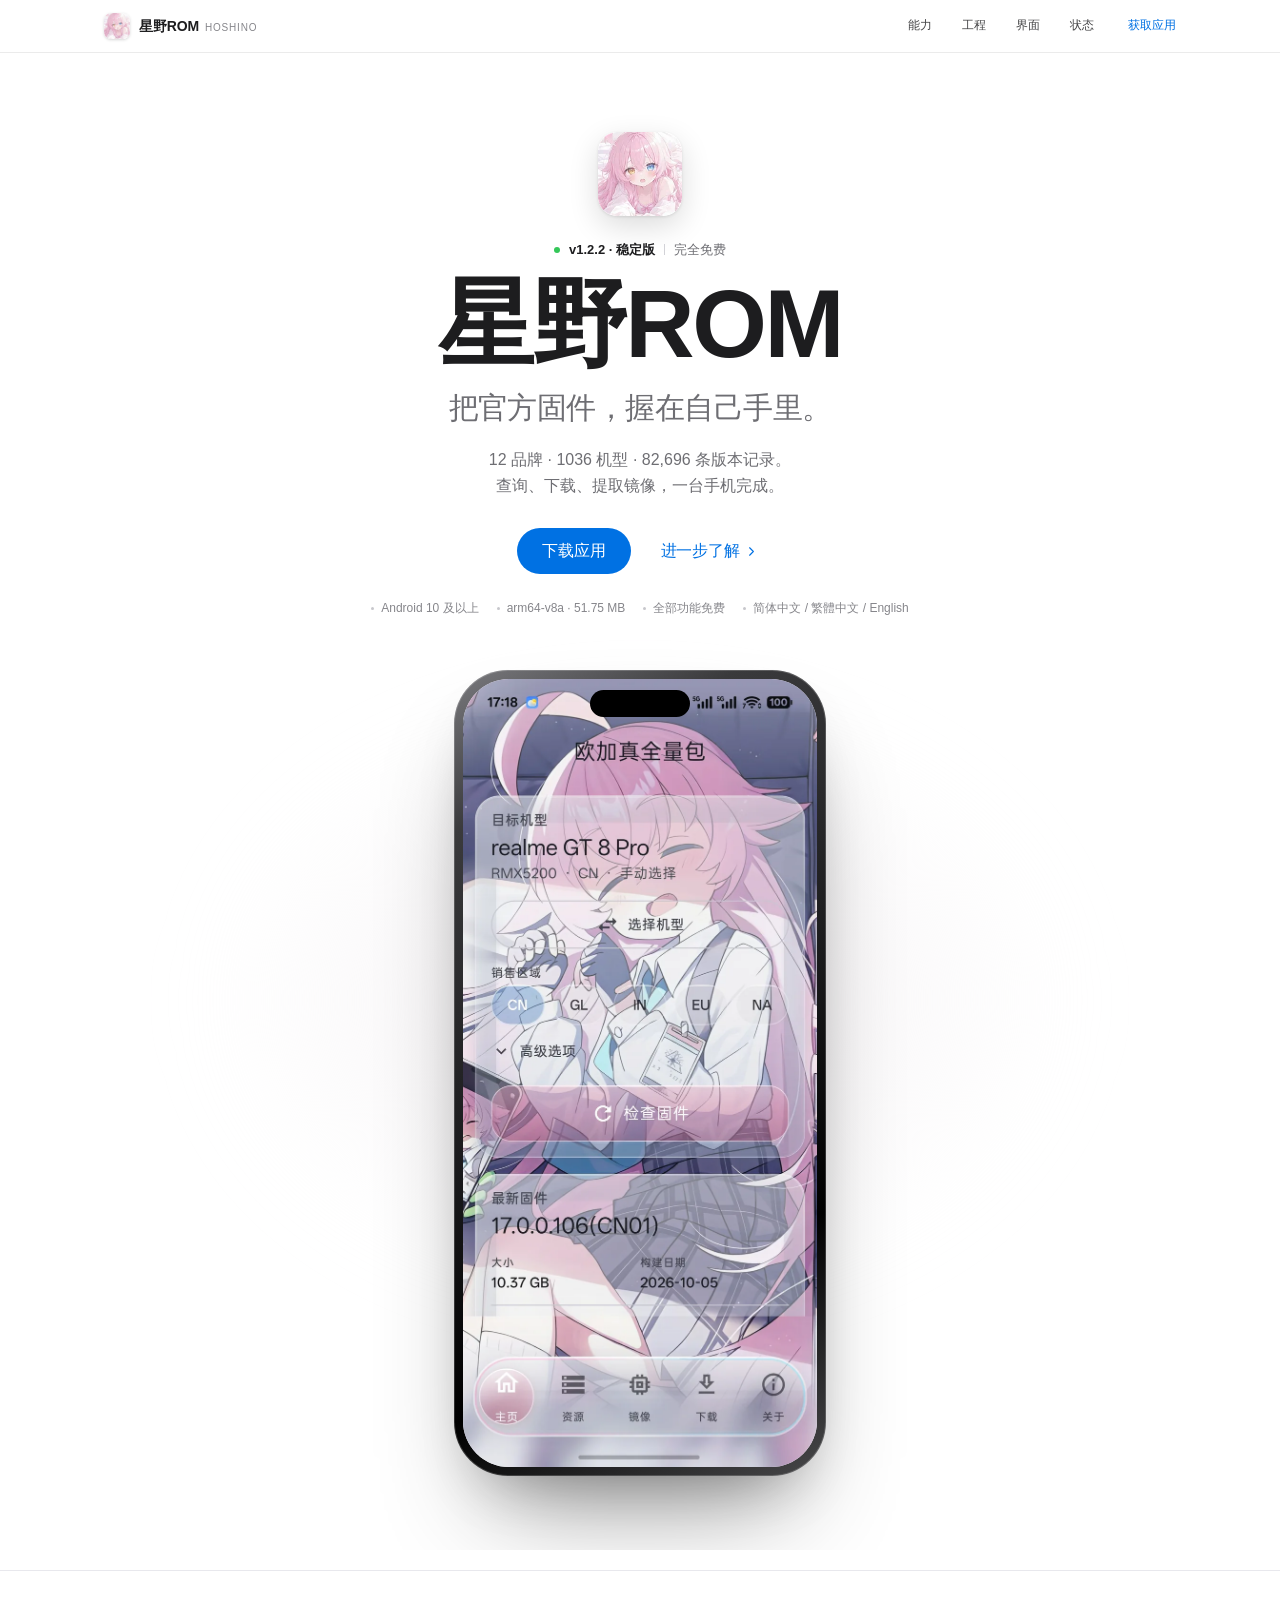
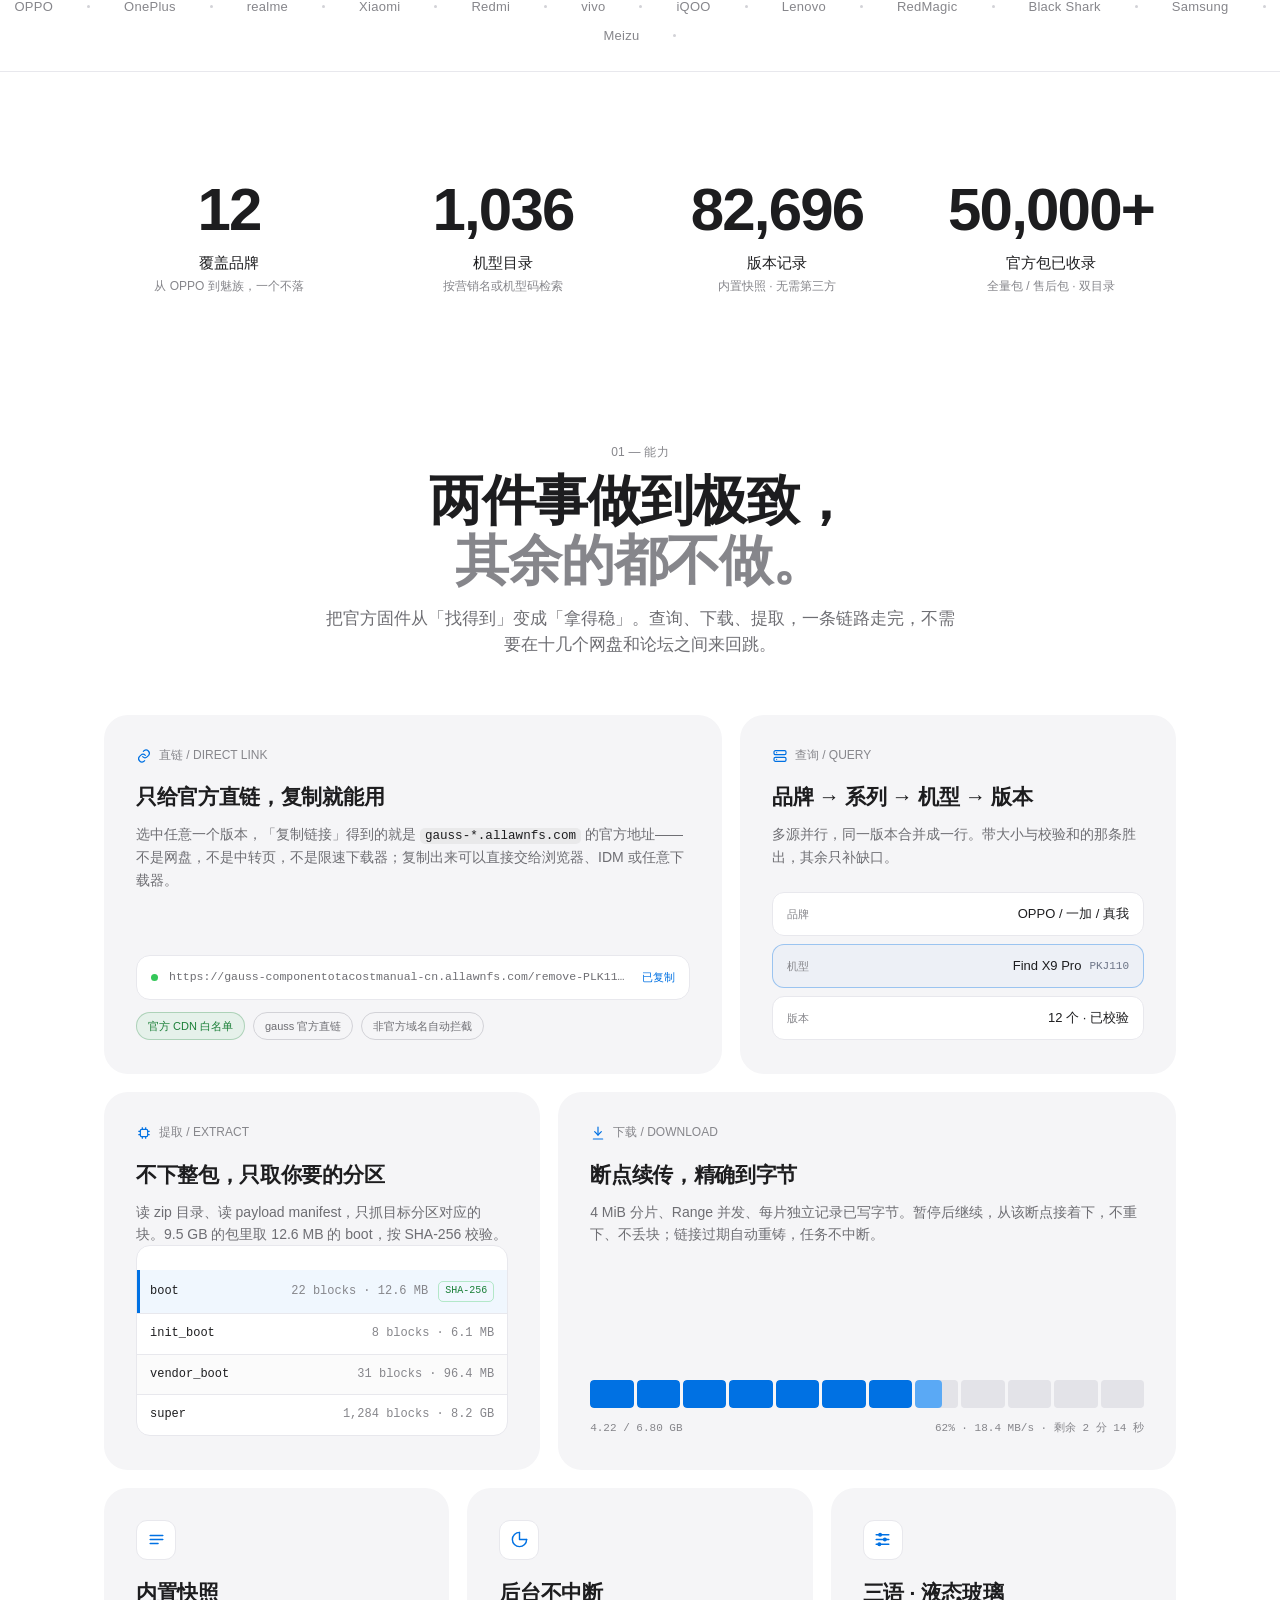
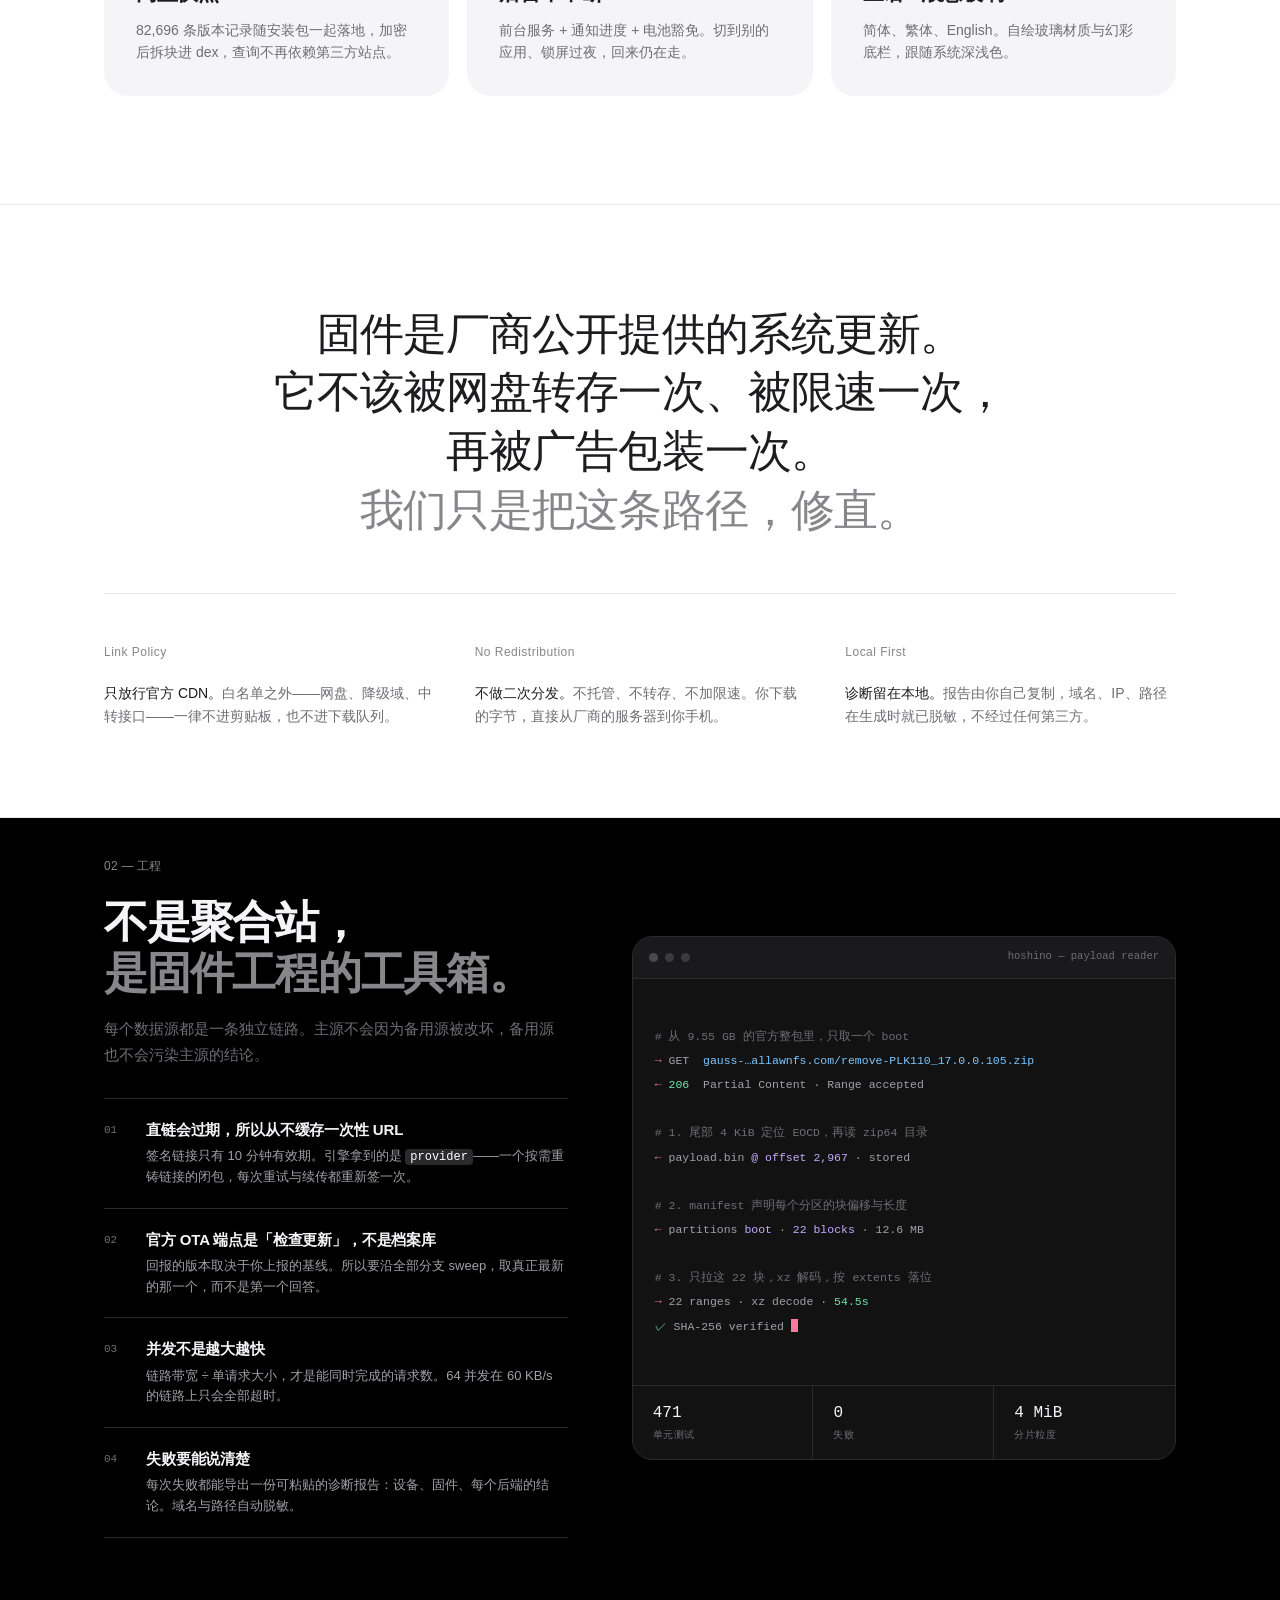
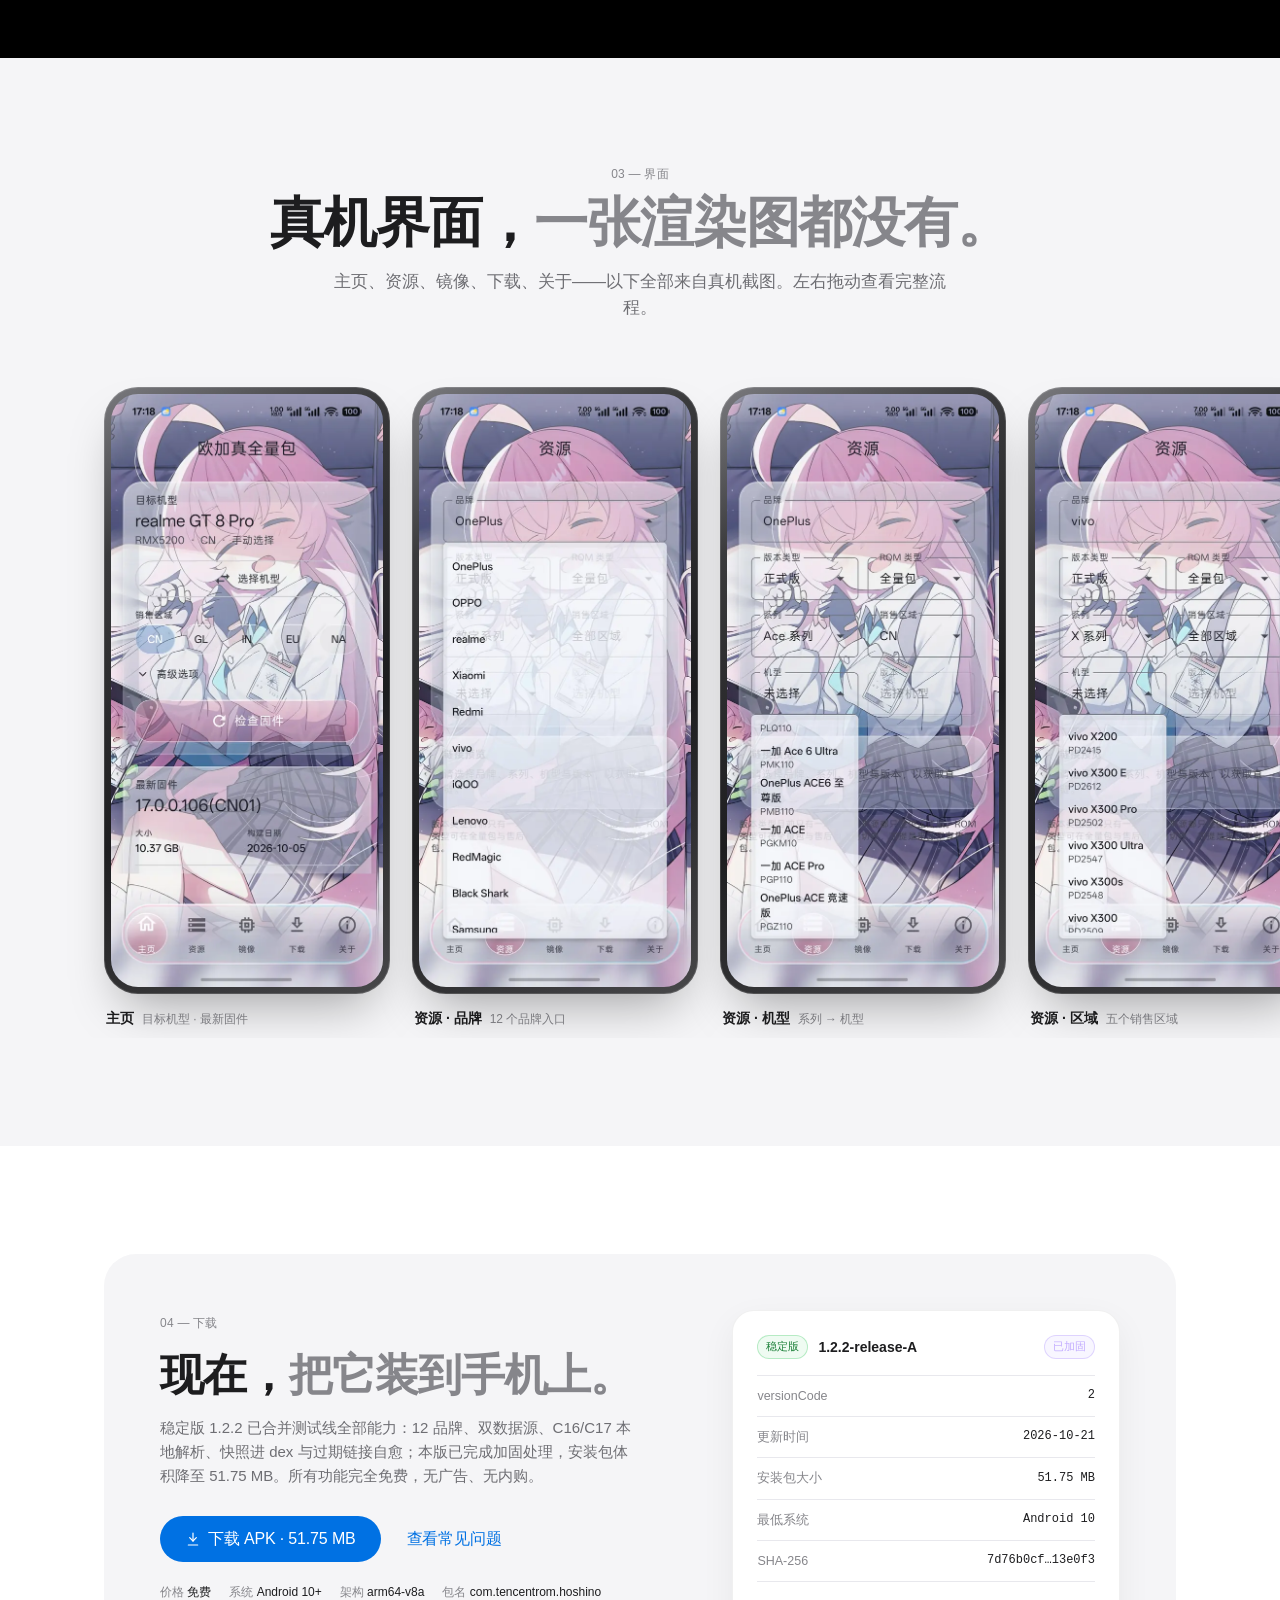
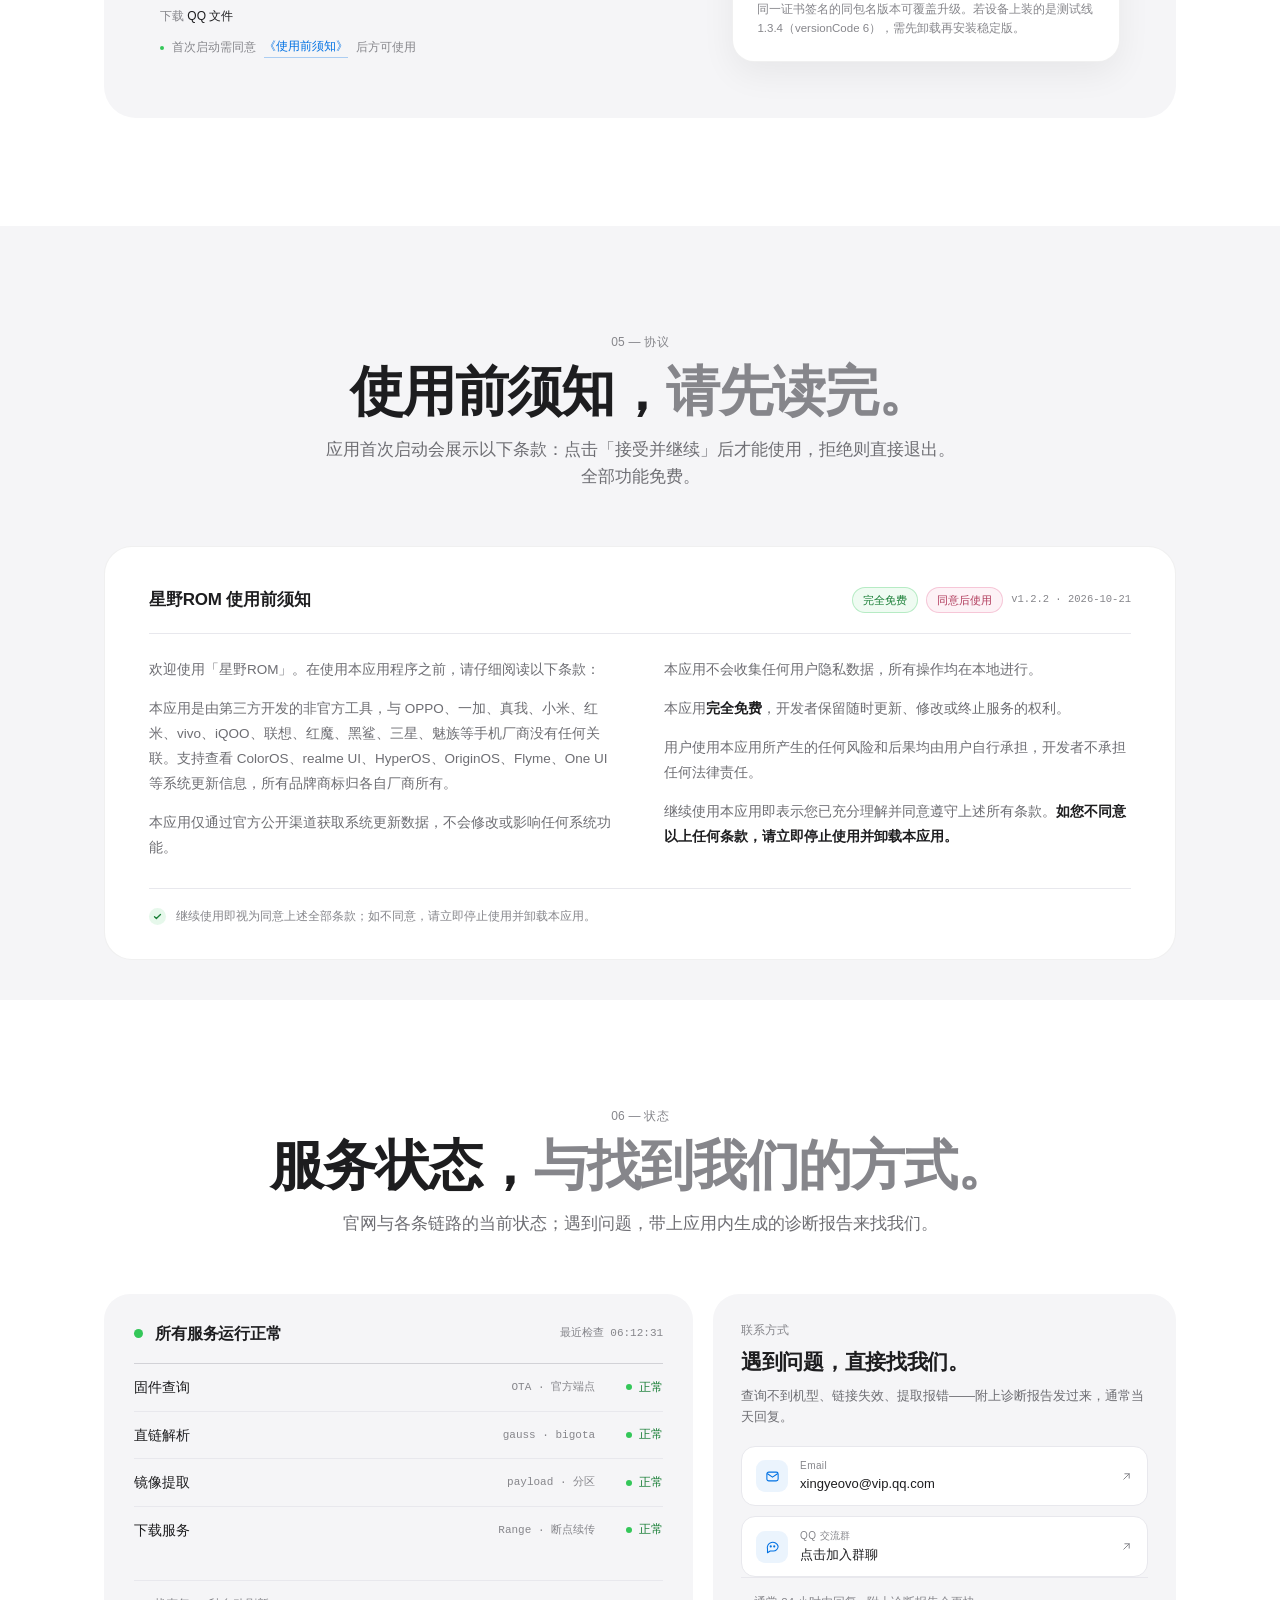
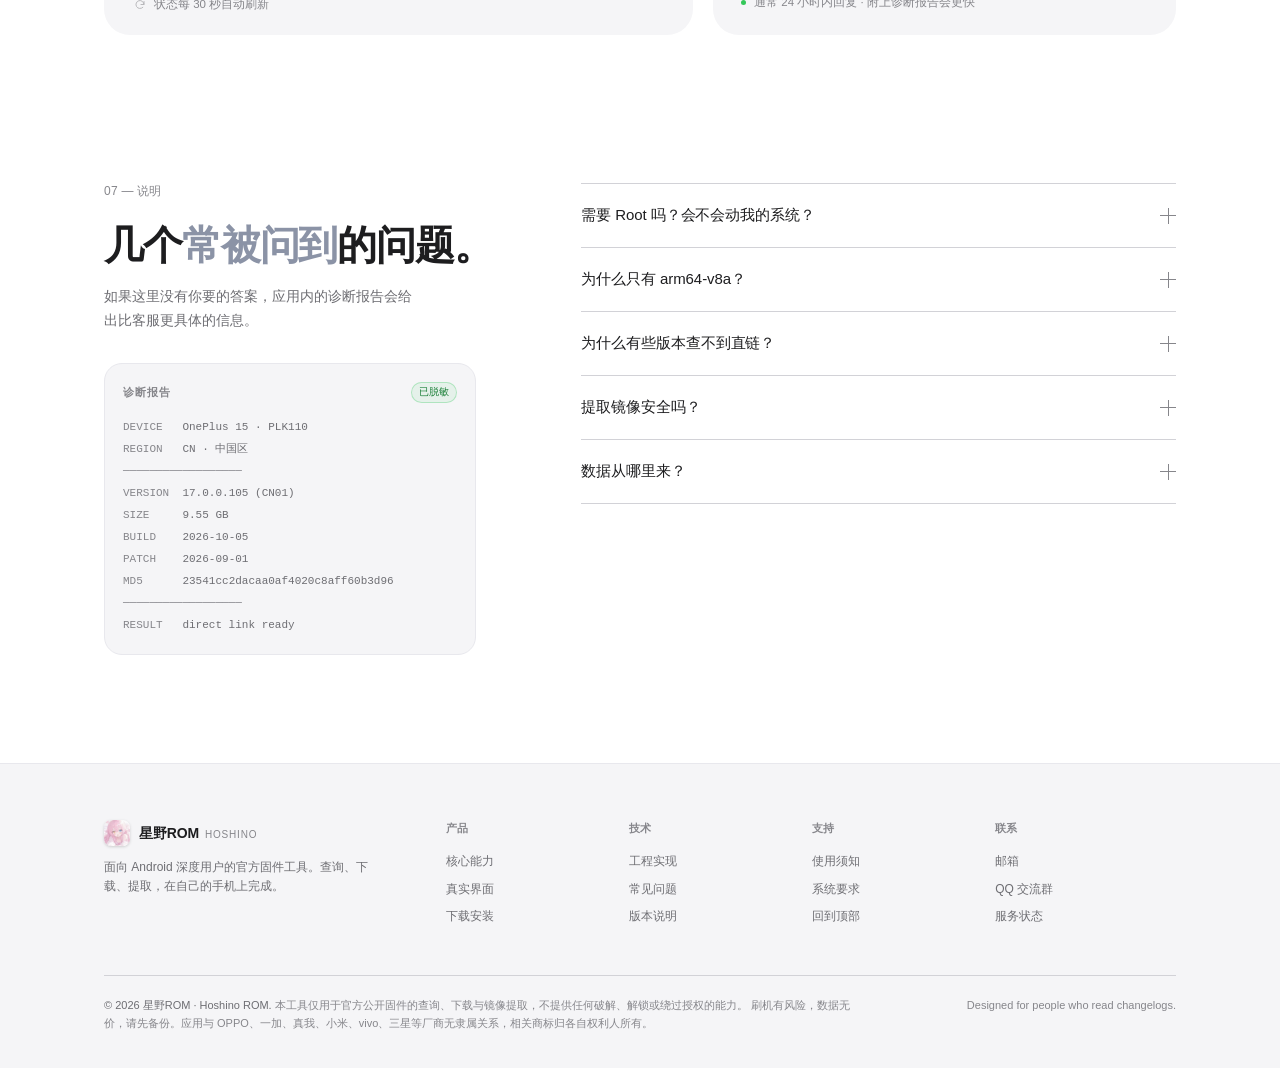
==== commit 9b9b18a5: "Add files via upload" ====
--- a/index.html
+++ b/index.html
@@ -192,6 +192,7 @@
 .btn-primary:hover { background: var(--blue-hover); transform: none; box-shadow: none; }
 .btn-ghost { background: none; color: var(--blue); border: none; padding: 0 4px; gap: 4px; }
 .btn-ghost:hover { text-decoration: underline; background: none; }
+.btn svg { width: 16px; height: 16px; flex-shrink: 0; stroke-width: 1.8; }
 .btn-ghost svg { width: 15px; height: 15px; }
 .hero-meta {
   display: flex; flex-wrap: wrap; justify-content: center; gap: 8px 18px;
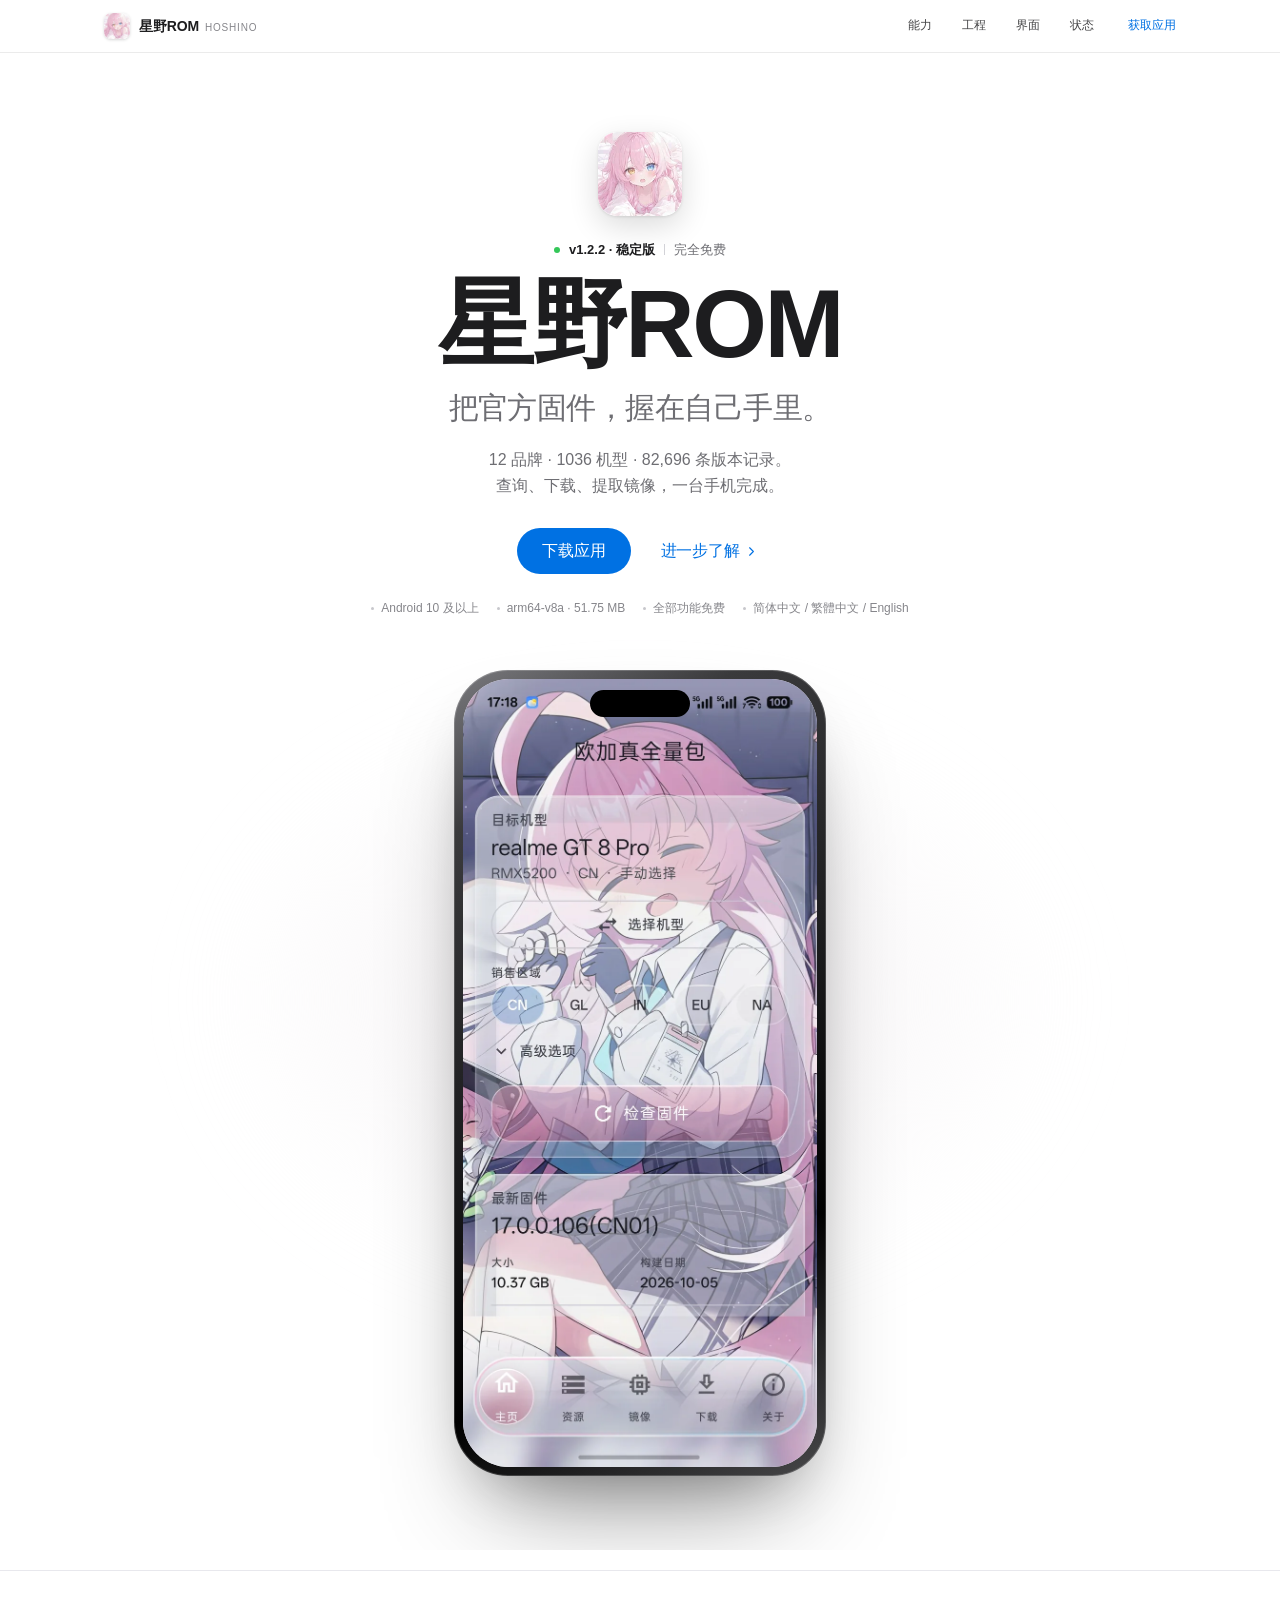
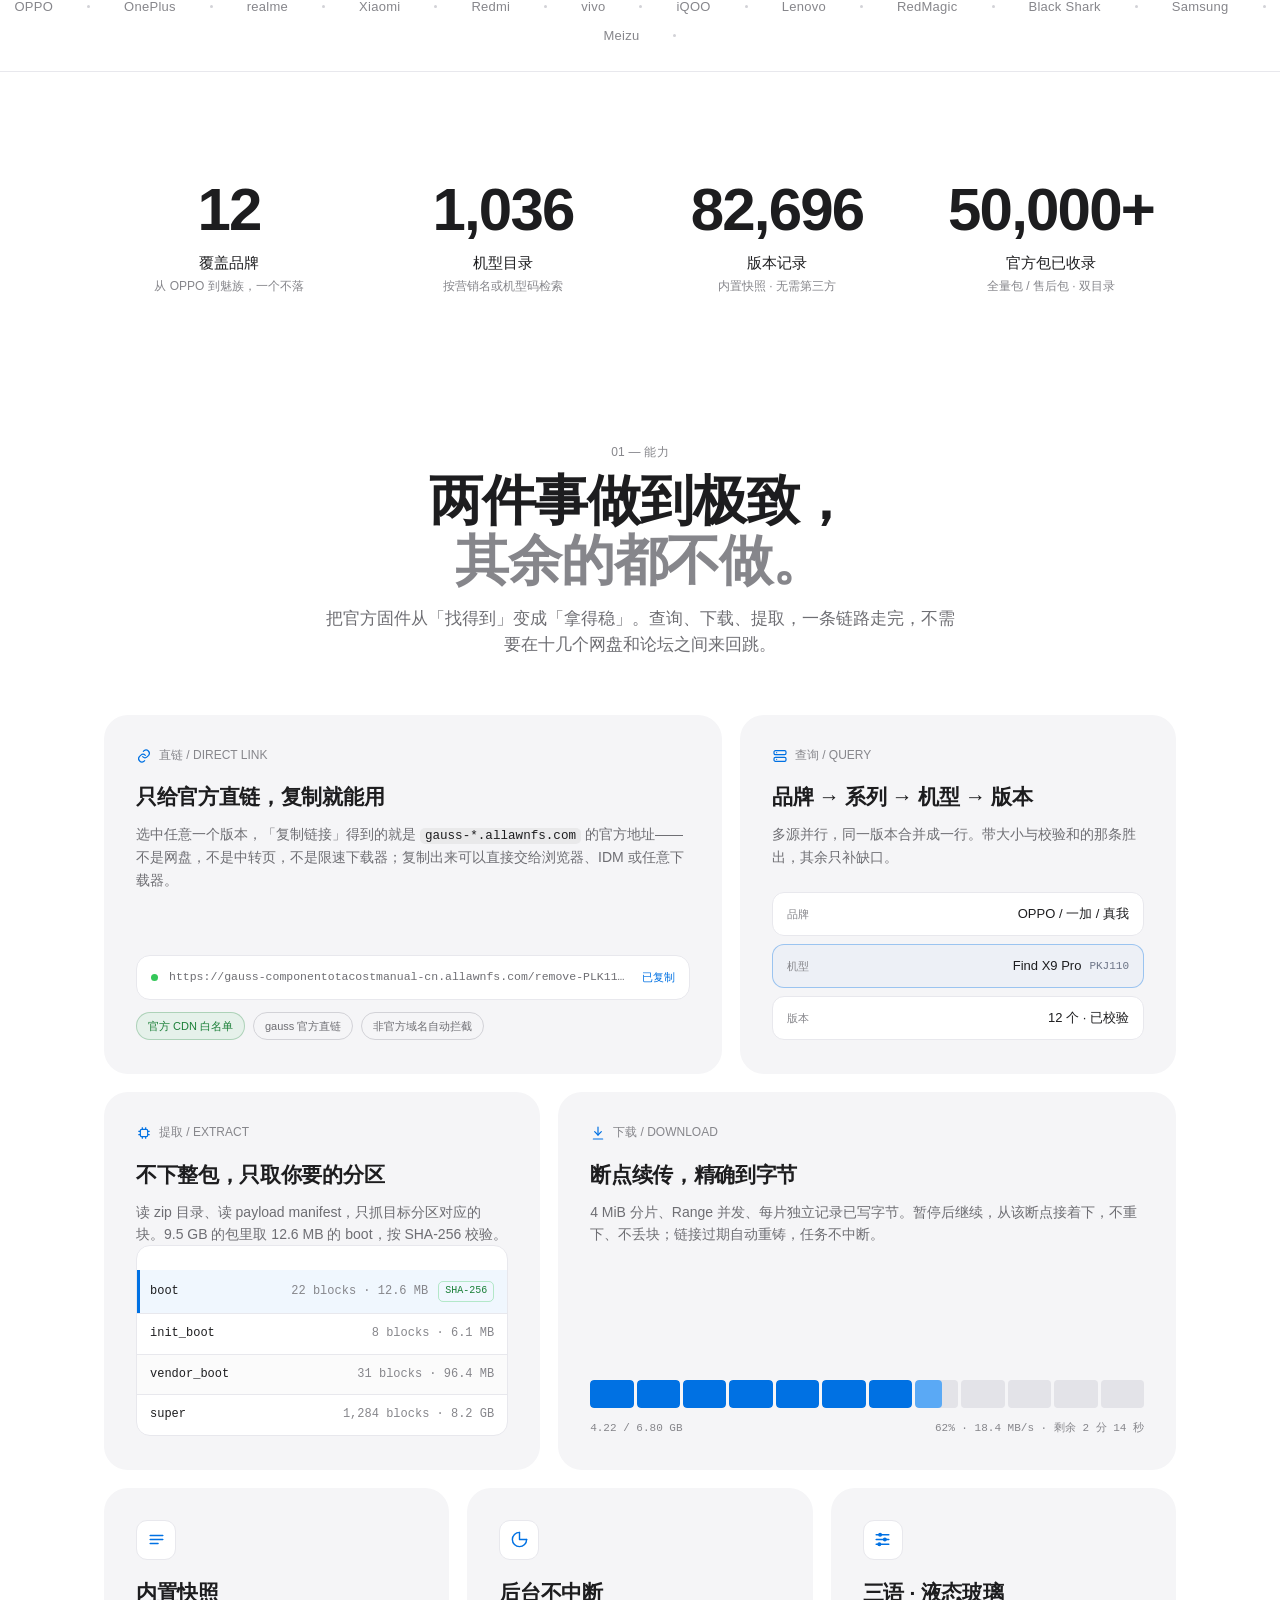
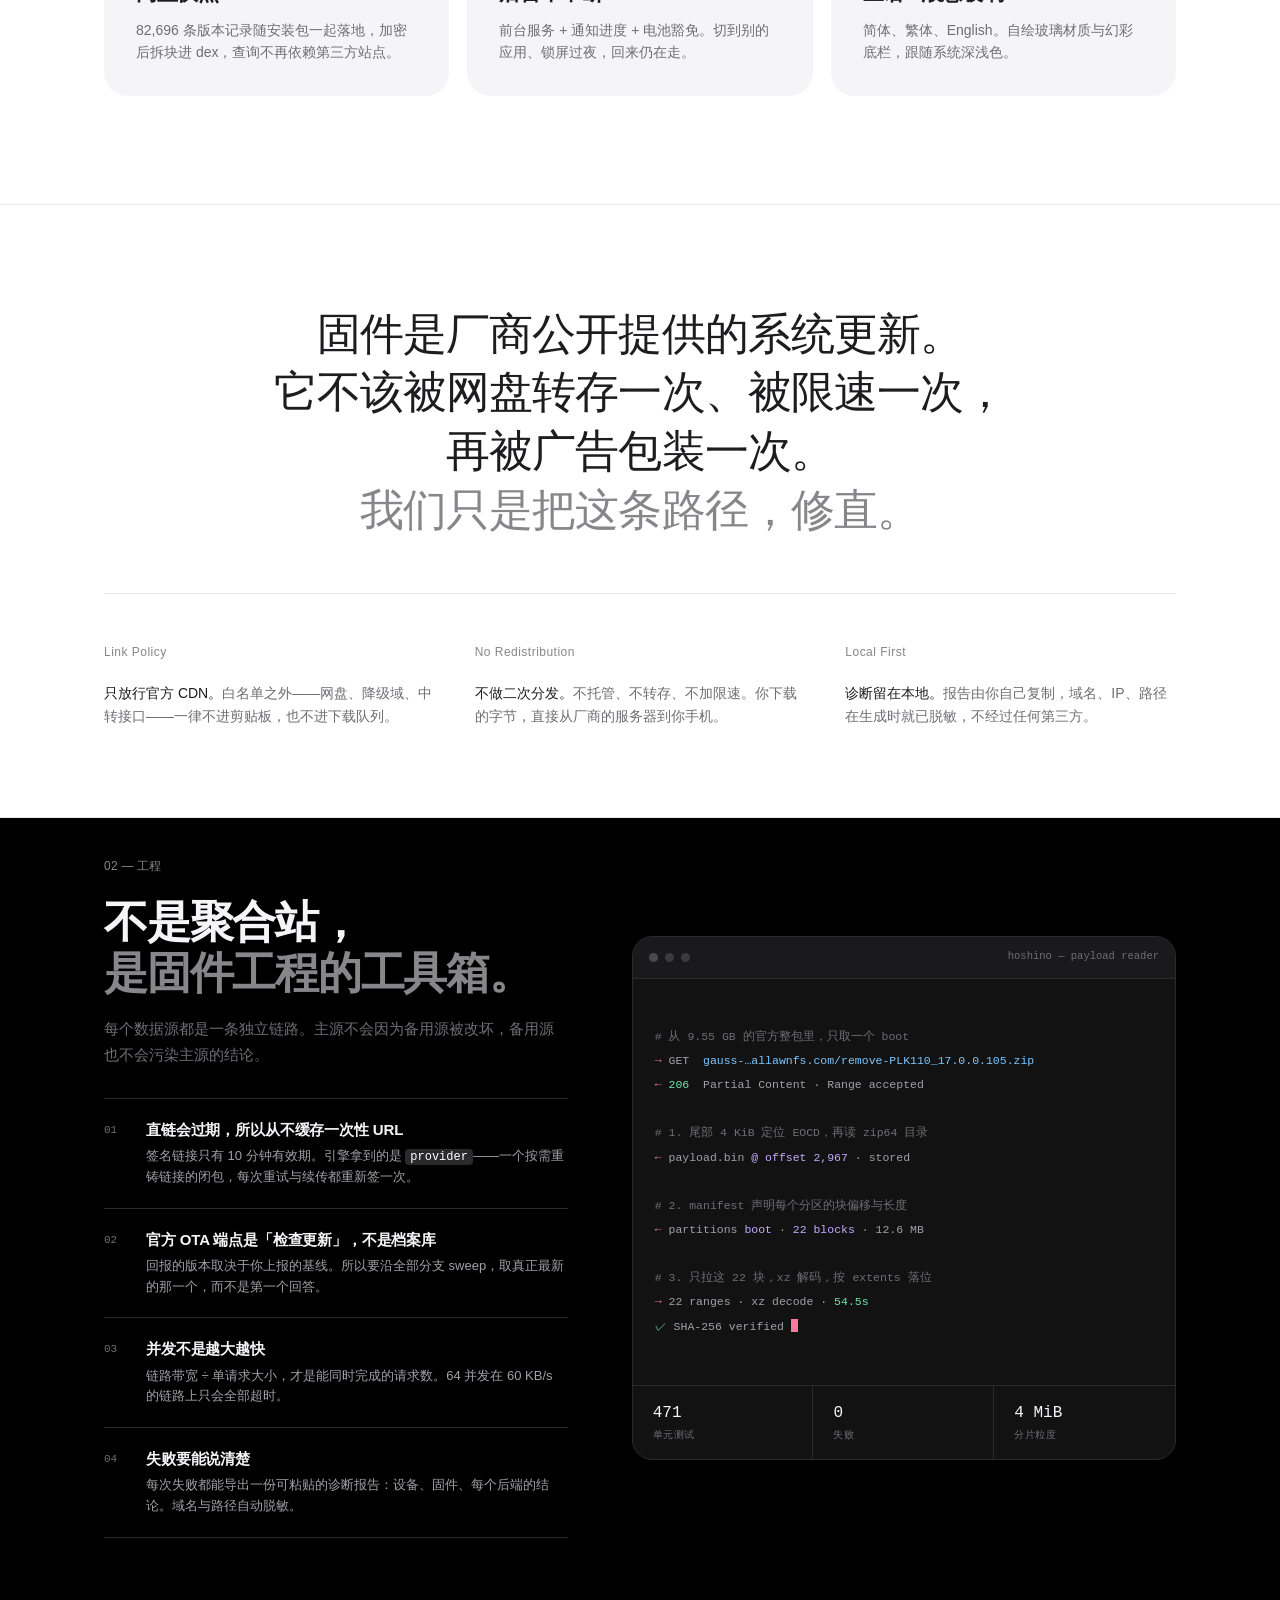
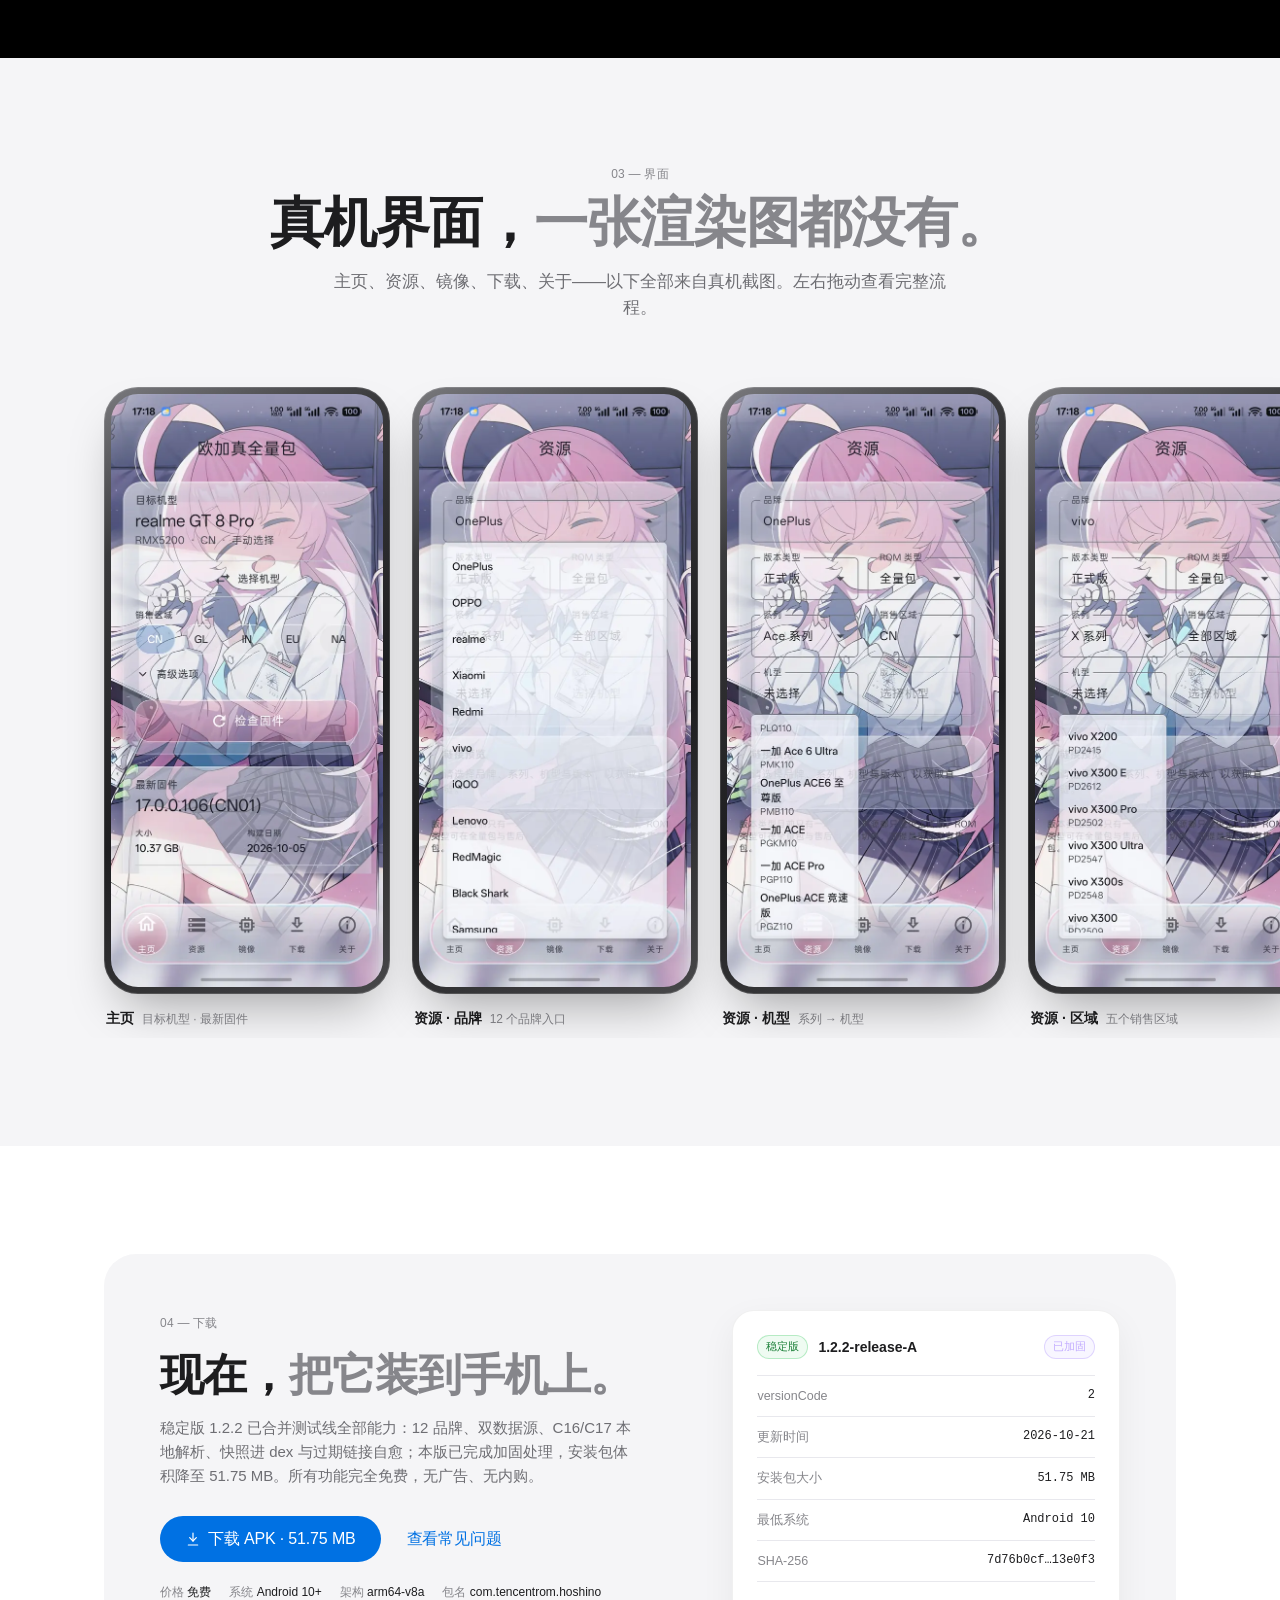
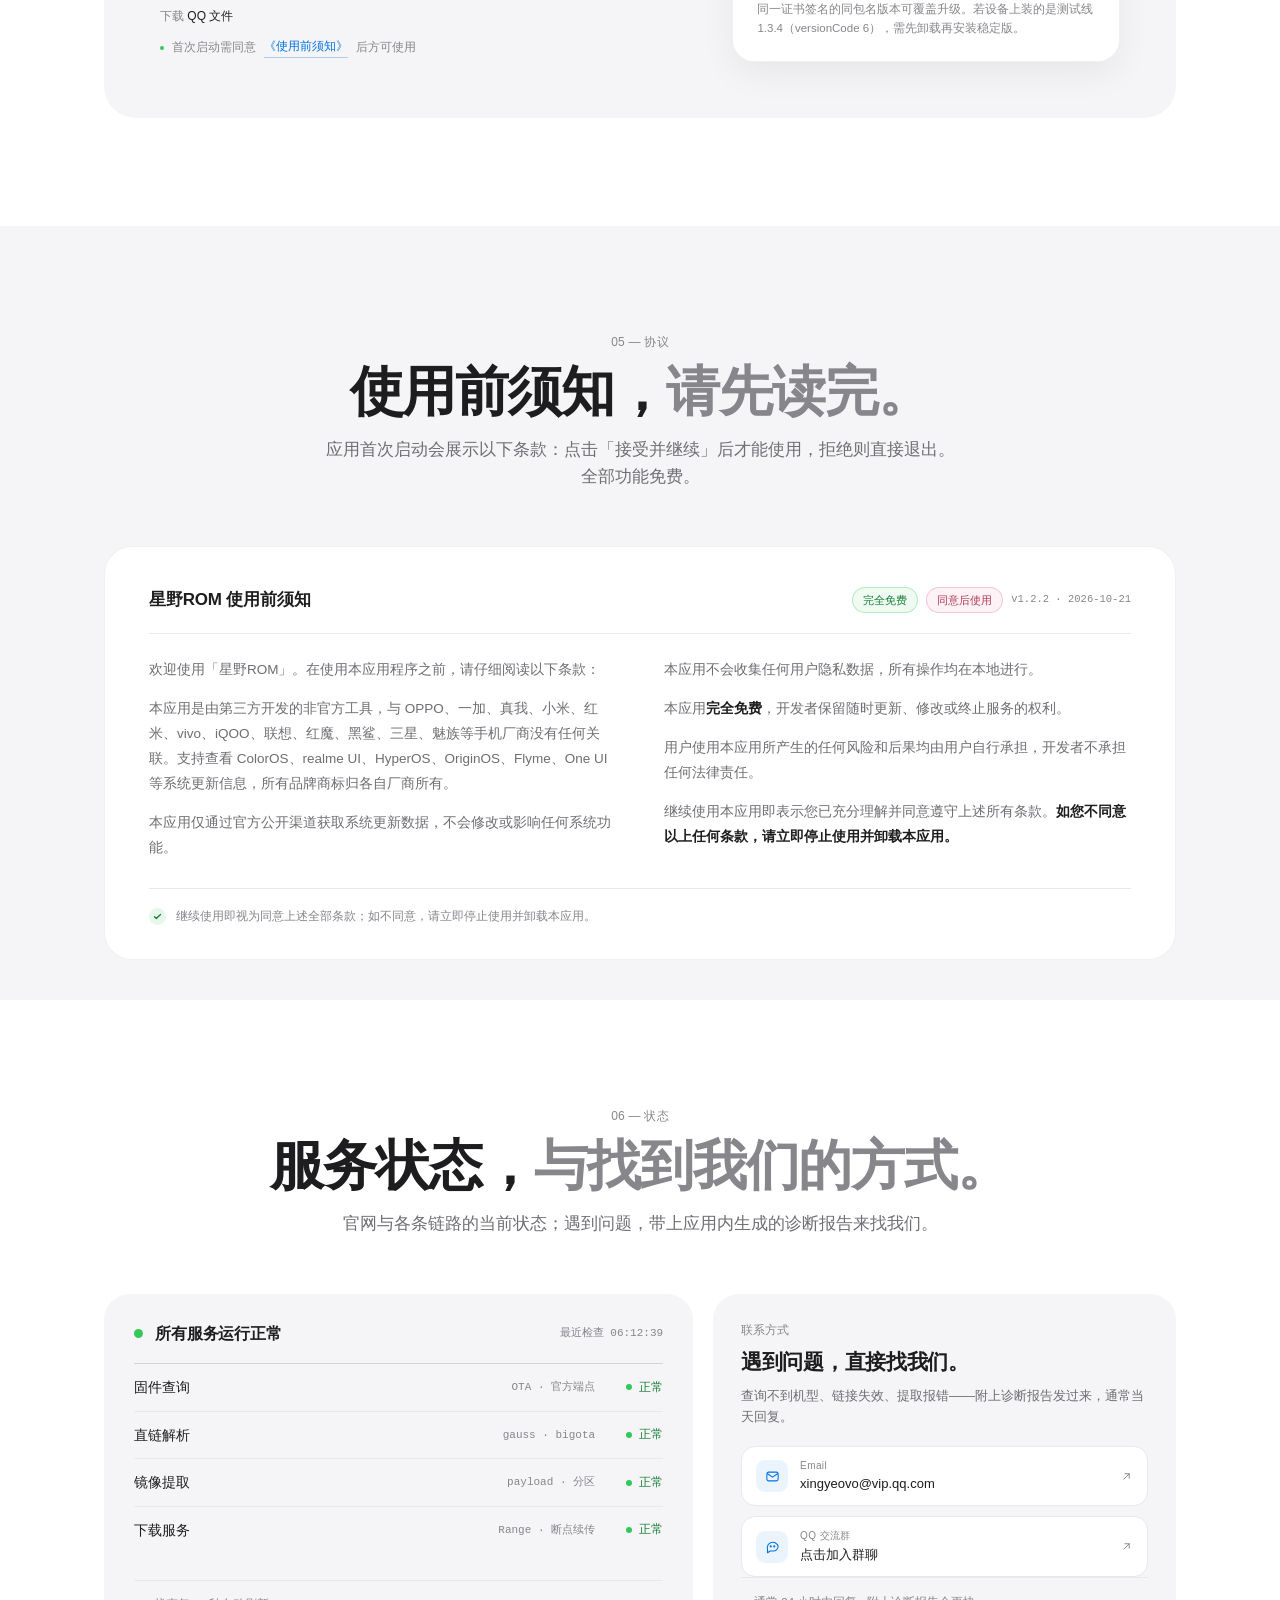
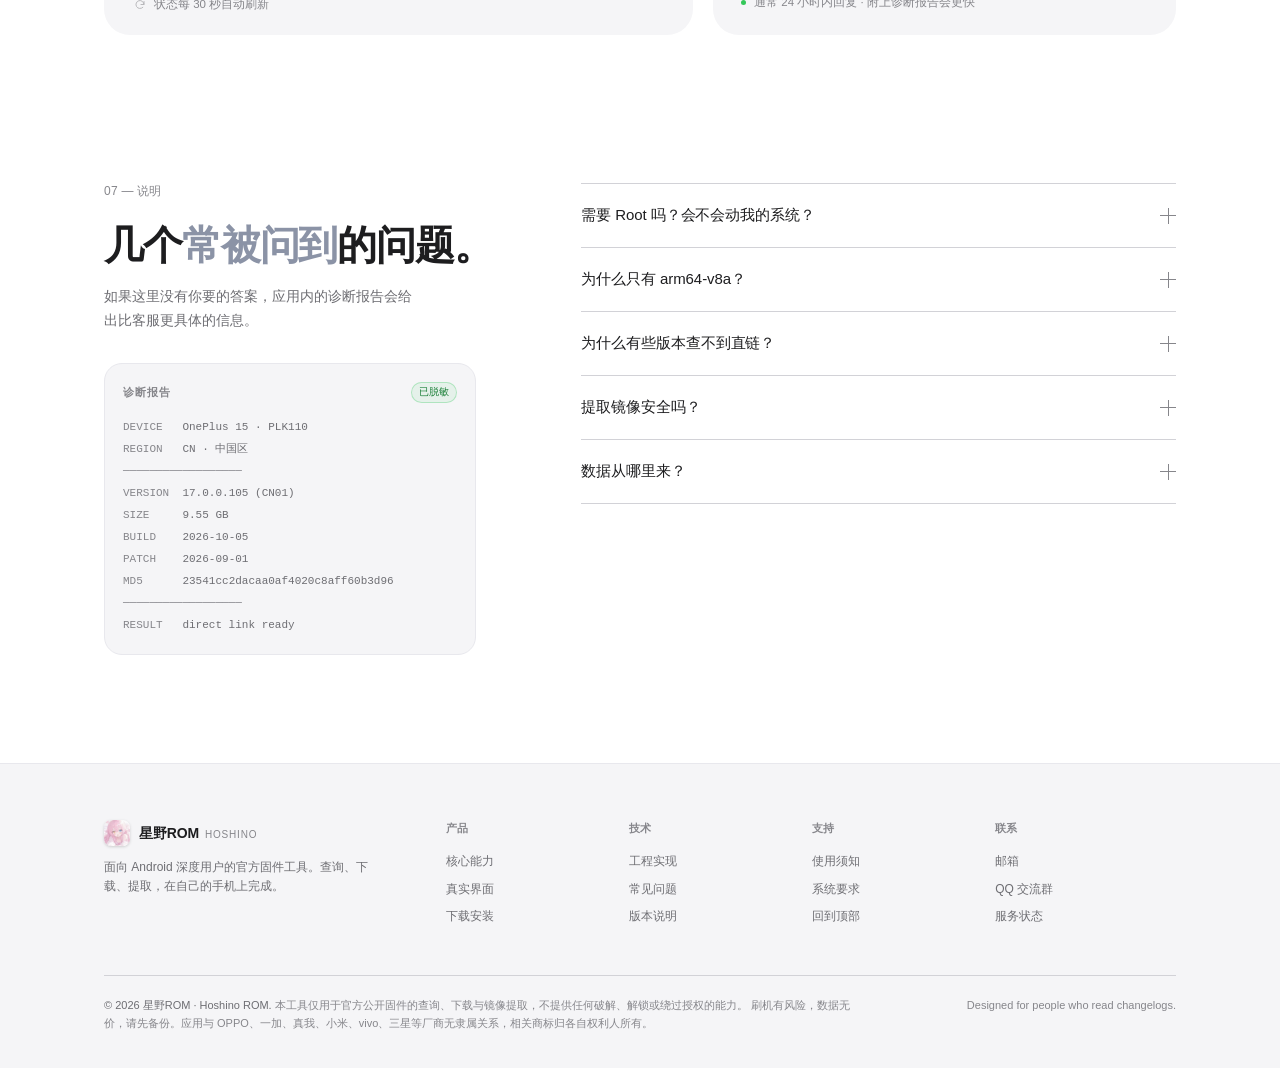
==== commit d8042a55: "Add files via upload" ====
--- a/index.html
+++ b/index.html
@@ -1159,7 +1159,7 @@
             <span><span class="ct">Email</span><span class="cv">xingyeovo@vip.qq.com</span></span>
             <span class="ar"><svg viewBox="0 0 24 24" fill="none" stroke="currentColor" stroke-width="1.8" stroke-linecap="round" stroke-linejoin="round"><path d="M7 17 17 7"/><path d="M9 7h8v8"/></svg></span>
           </a>
-          <a class="clink" href="https://qm.qq.com/q/42T6YKDTH2" target="_blank" rel="noopener noreferrer">
+          <a class="clink" href="https://qm.qq.com/q/xXqGU2CLdK" target="_blank" rel="noopener noreferrer">
             <span class="ci"><svg viewBox="0 0 24 24" fill="none" stroke="#8FE3FF" stroke-width="1.7" stroke-linejoin="round"><path d="M21 11.6a7.7 7.7 0 0 1-7.7 7.7H8.3L4 22v-5.6a7.7 7.7 0 1 1 17-4.8Z"/><circle cx="9.2" cy="11.8" r=".9" fill="#8FE3FF" stroke="none"/><circle cx="14.8" cy="11.8" r=".9" fill="#8FE3FF" stroke="none"/></svg></span>
             <span><span class="ct">QQ 交流群</span><span class="cv">点击加入群聊</span></span>
             <span class="ar"><svg viewBox="0 0 24 24" fill="none" stroke="currentColor" stroke-width="1.8" stroke-linecap="round" stroke-linejoin="round"><path d="M7 17 17 7"/><path d="M9 7h8v8"/></svg></span>
@@ -1250,7 +1250,7 @@
       <div class="foot-col">
         <h5>联系</h5>
         <a href="mailto:xingyeovo@vip.qq.com">邮箱</a>
-        <a href="https://qm.qq.com/q/42T6YKDTH2" target="_blank" rel="noopener noreferrer">QQ 交流群</a>
+        <a href="https://qm.qq.com/q/xXqGU2CLdK" target="_blank" rel="noopener noreferrer">QQ 交流群</a>
         <a href="#status">服务状态</a>
       </div>
     </div>
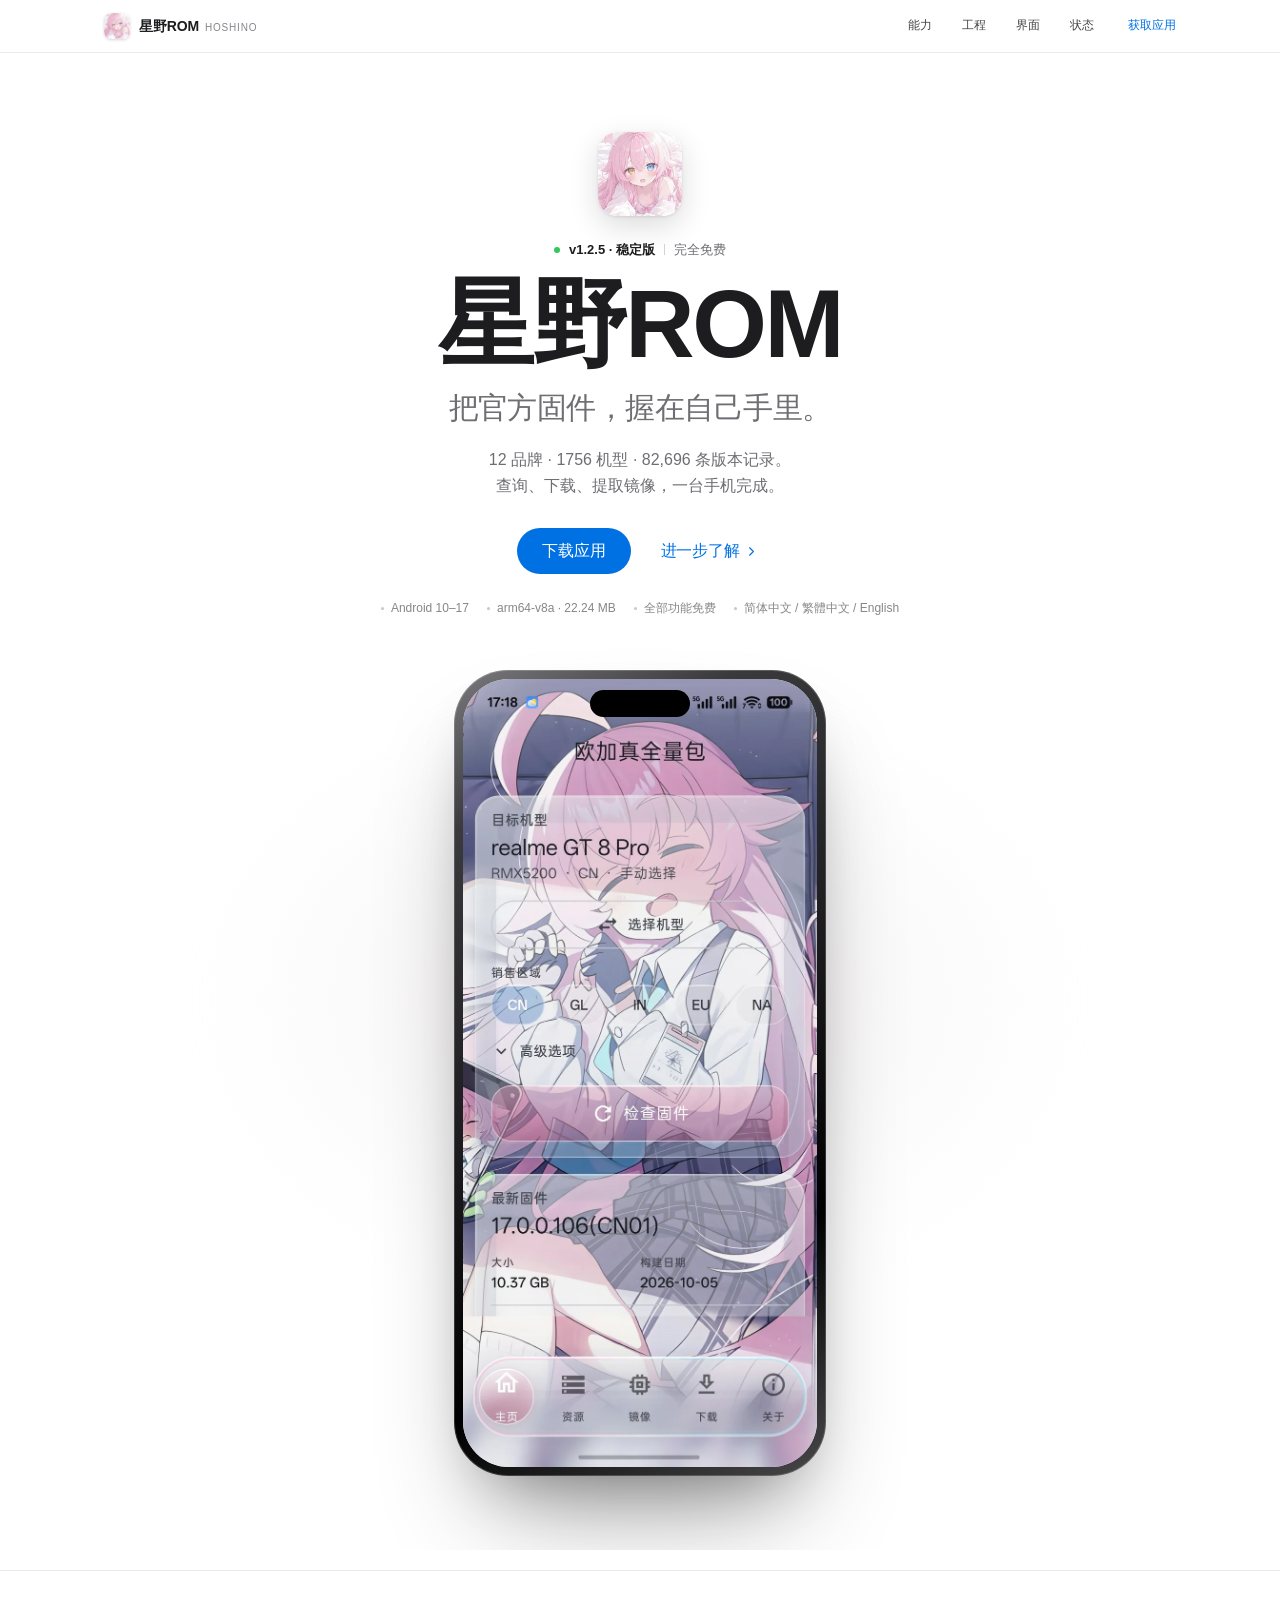
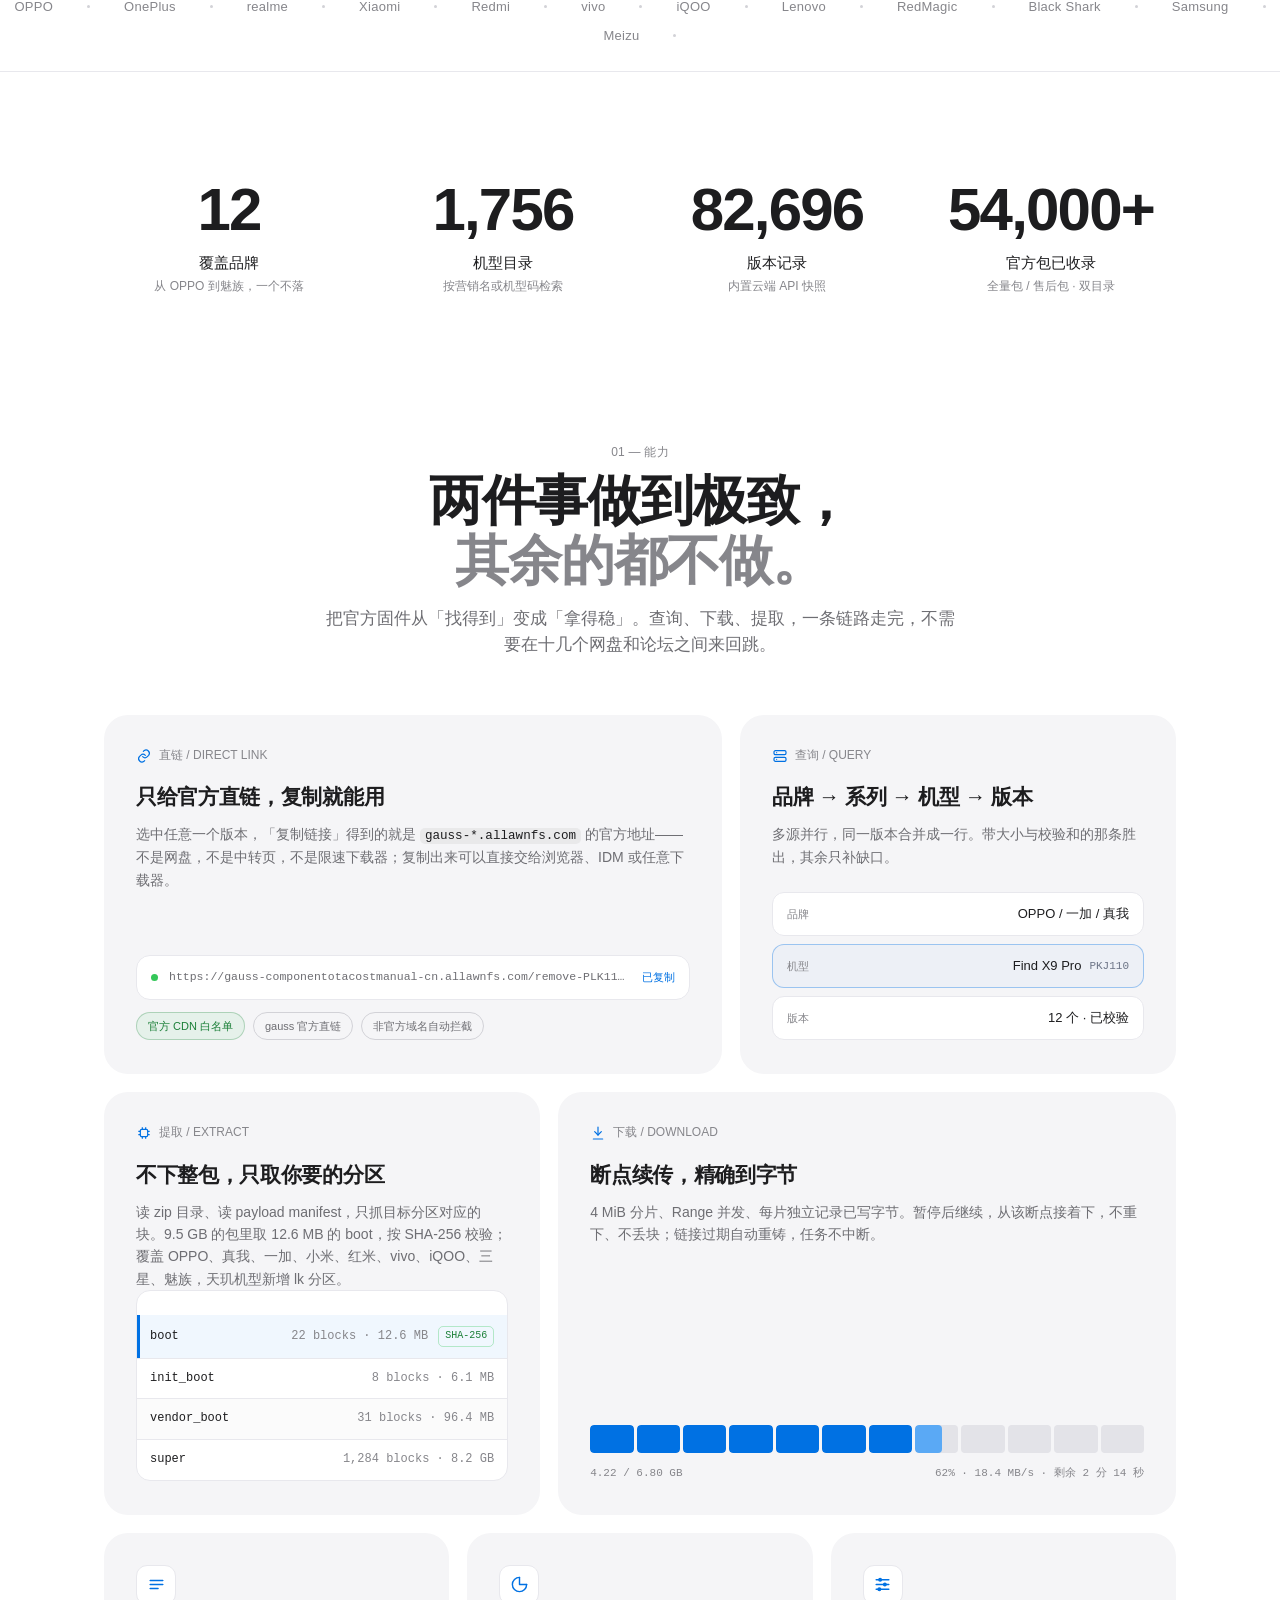
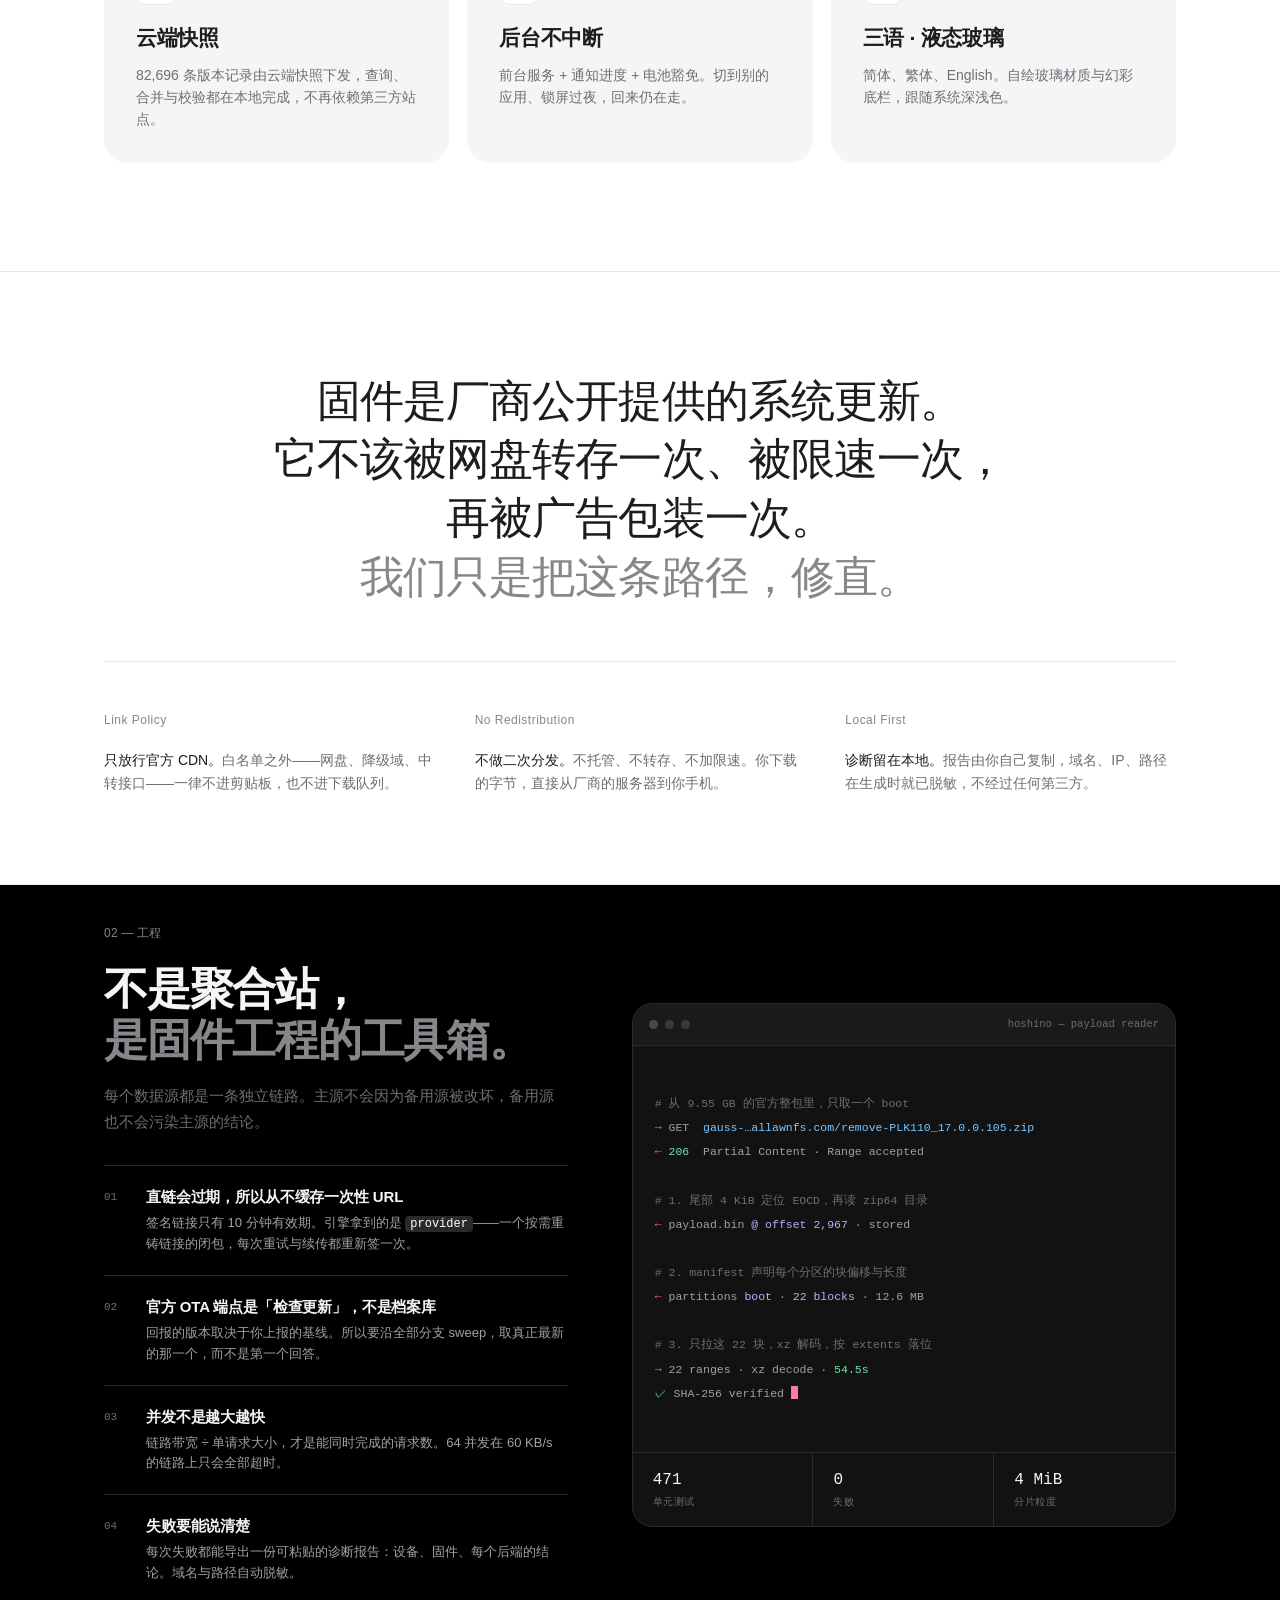
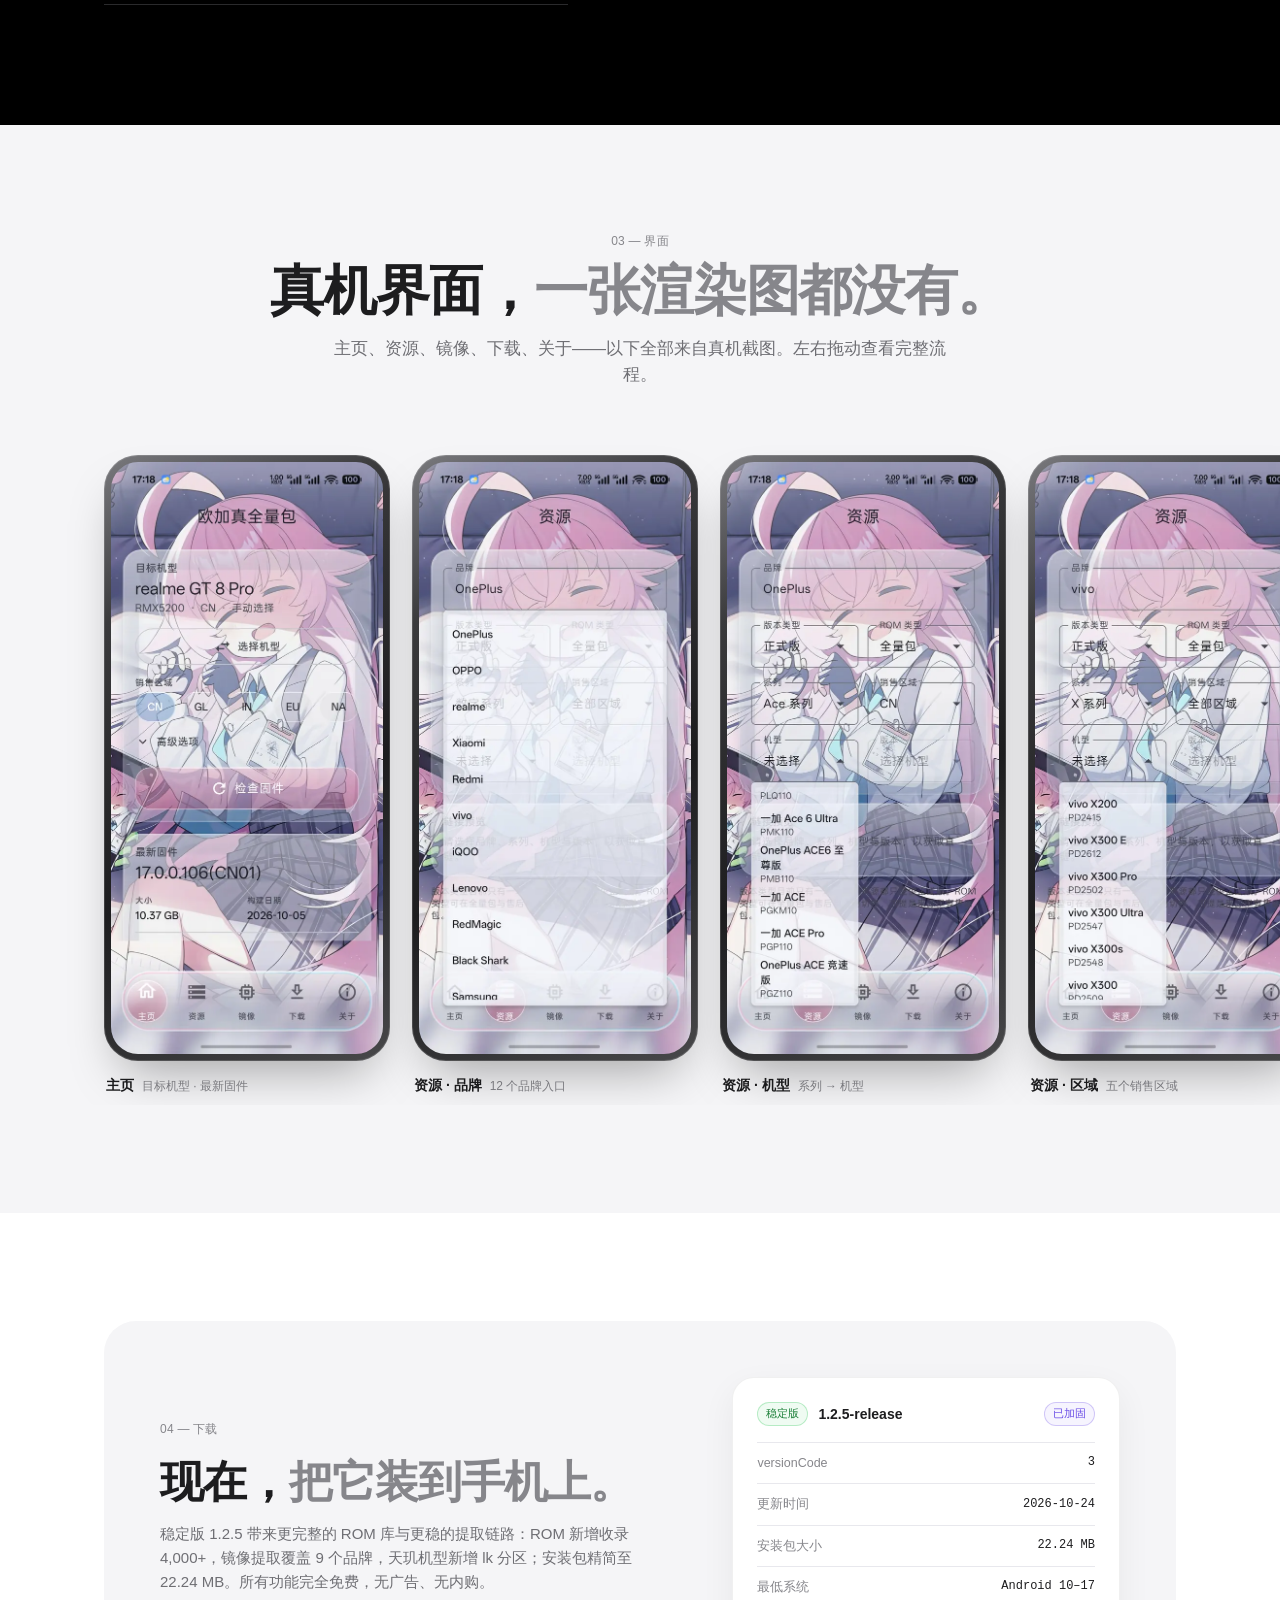
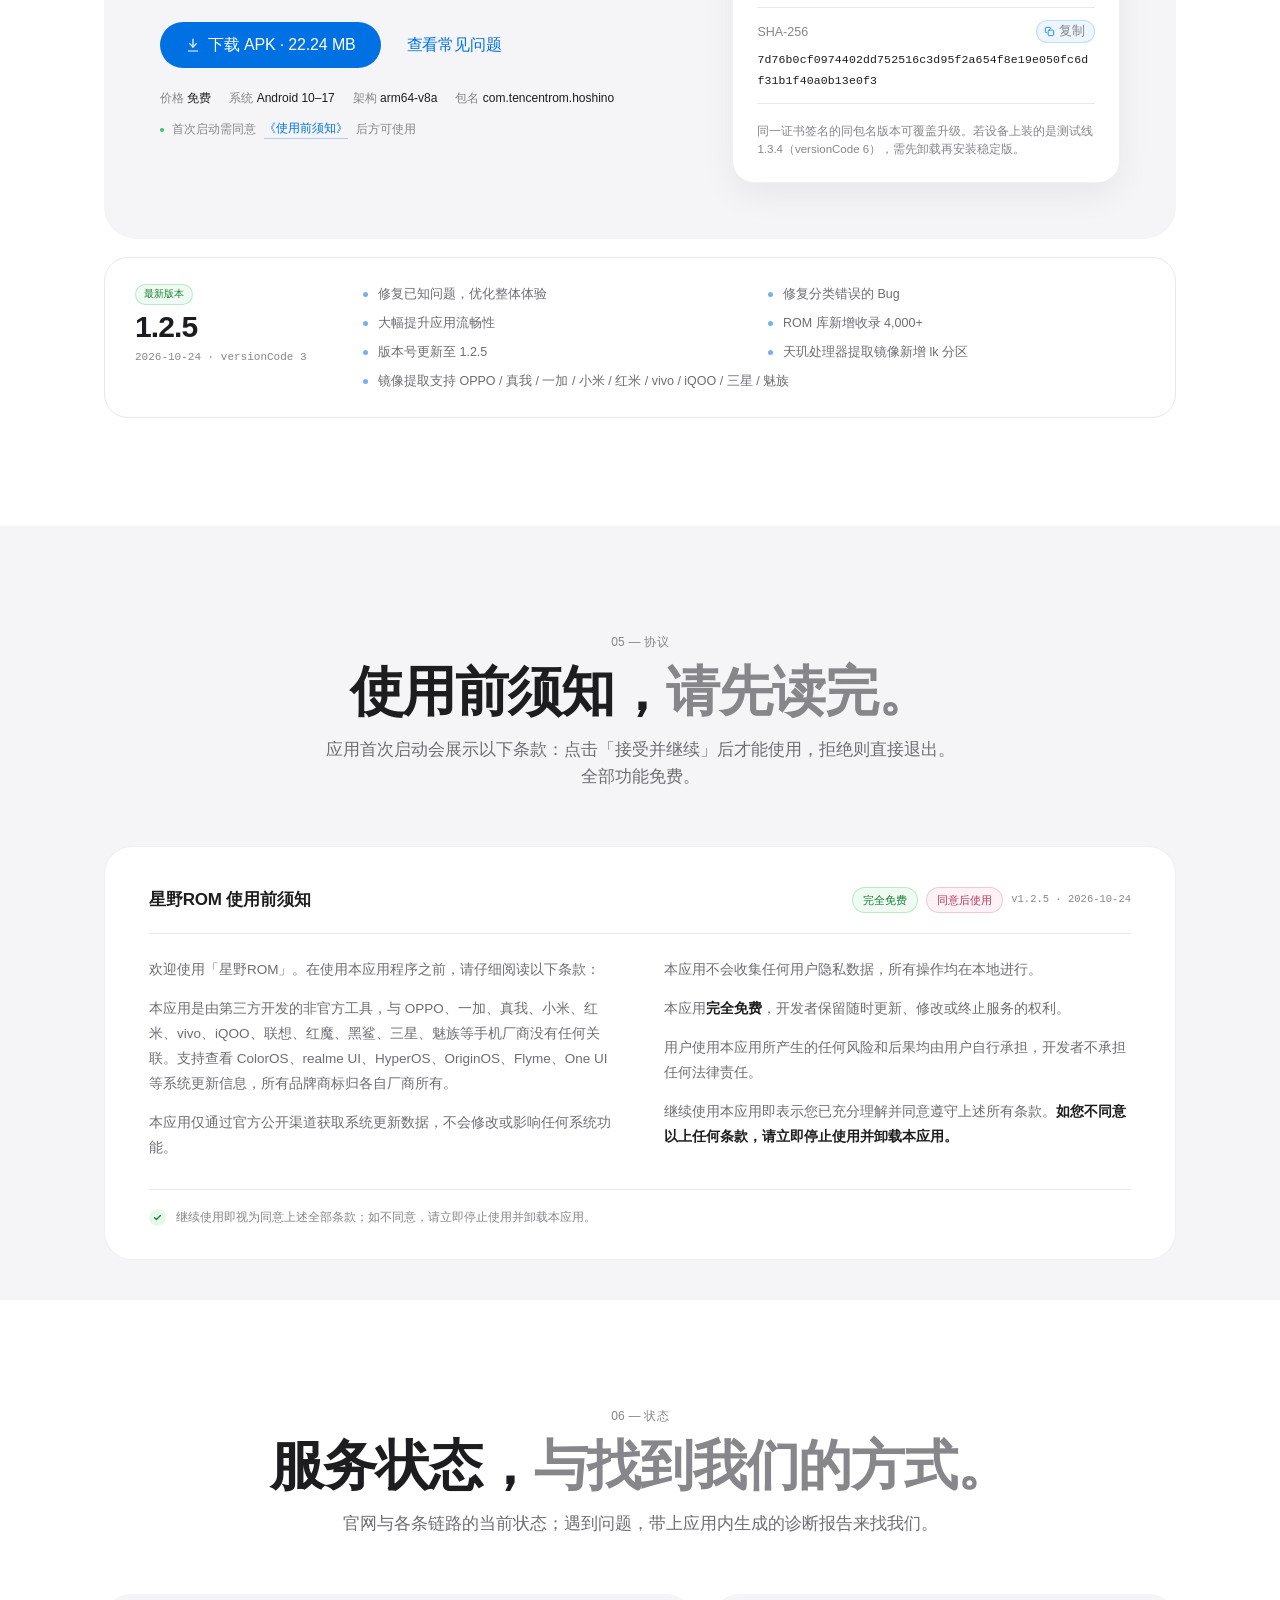
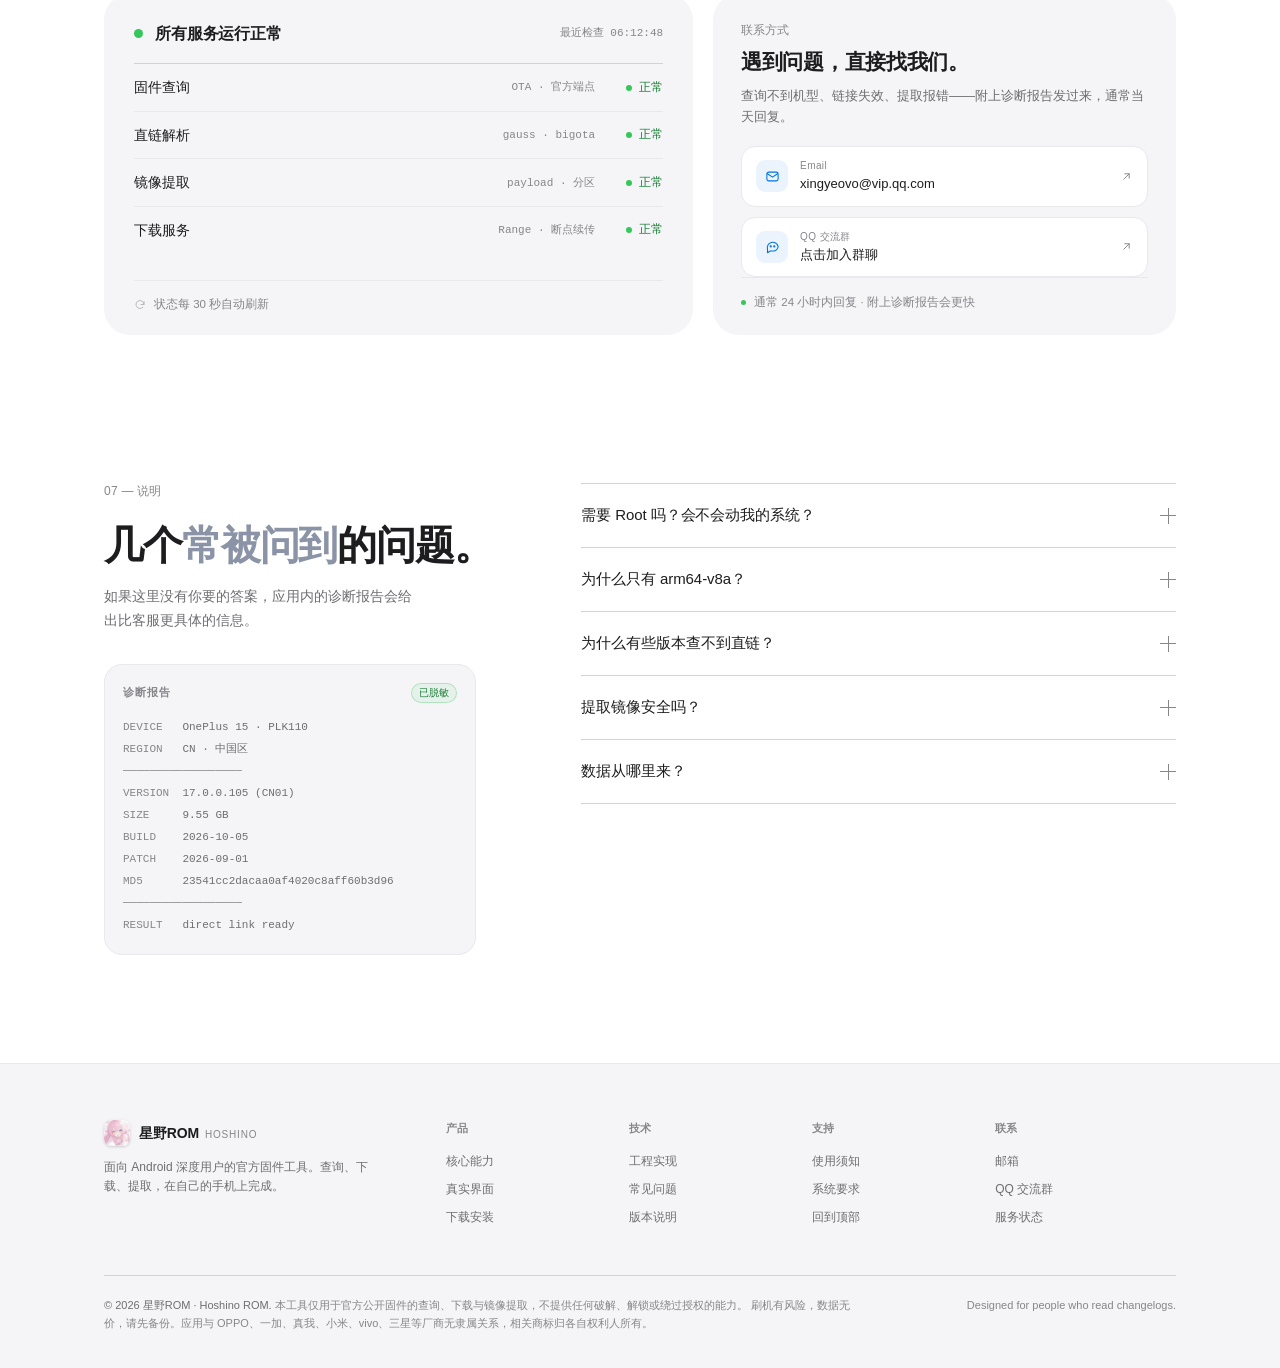
==== commit a73233a0: "Update ROM site files" ====
--- a/index.html
+++ b/index.html
@@ -4,7 +4,7 @@
 <meta charset="UTF-8" />
 <meta name="viewport" content="width=device-width, initial-scale=1.0" />
 <title>星野ROM · Hoshino ROM — 把官方固件，握在自己手里</title>
-<meta name="description" content="星野ROM 是面向 Android 深度用户的官方固件工具：覆盖 12 大品牌、1036 机型、82,696 条版本记录的查询与下载，支持官方直链解析、断点续传与分区镜像提取。" />
+<meta name="description" content="星野ROM 是面向 Android 深度用户的官方固件工具：覆盖 12 大品牌、1756 机型、82,696 条版本记录的查询与下载，支持官方直链解析、断点续传与分区镜像提取。" />
 <meta name="theme-color" content="#ffffff" />
 <link rel="icon" type="image/png" href="[data-uri]" />
 
@@ -15,7 +15,7 @@
 <meta property="og:image" content="og-image.jpg" />
 <meta name="twitter:card" content="summary_large_image" />
 <meta name="twitter:title" content="星野ROM · Hoshino ROM" />
-<meta name="twitter:description" content="把官方固件，握在自己手里。12 品牌 · 1036 机型 · 82,696 条版本记录。" />
+<meta name="twitter:description" content="把官方固件，握在自己手里。12 品牌 · 1756 机型 · 82,696 条版本记录。" />
 <meta name="twitter:image" content="og-image.jpg" />
 <script type="application/ld+json">
 {
@@ -24,8 +24,8 @@
   "name": "星野ROM",
   "alternateName": "Hoshino ROM",
   "applicationCategory": "UtilitiesApplication",
-  "operatingSystem": "Android 10+",
-  "softwareVersion": "1.2.2-release-A",
+  "operatingSystem": "Android 10–17",
+  "softwareVersion": "1.2.5-release",
   "description": "面向 Android 深度用户的官方固件工具：12 品牌固件查询、多线程下载与分区镜像提取。",
   "offers": { "@type": "Offer", "price": "0", "priceCurrency": "CNY" },
   "isAccessibleForFree": true,
@@ -454,6 +454,47 @@
 .dl-card .head .badge { font-size: 10.5px; color: #1a7f37; border: 1px solid rgba(52,199,89,.3); background: rgba(52,199,89,.08); padding: 3px 8px; border-radius: 980px; }
 .dl-card .head strong { font-size: 14px; font-weight: 600; color: var(--ink); }
 .dl-note { margin-top: 18px; font-size: 11.5px; color: var(--dim); line-height: 1.6; }
+.dl-card .row.row-hash { display: block; padding: 12px 0 11px; }
+.row-hash .row-top { display: flex; align-items: center; justify-content: space-between; gap: 12px; }
+.row-hash .row-top span { font-size: 12.5px; color: var(--dim); }
+.hash-val {
+  display: block; margin-top: 7px; font-family: var(--mono); font-size: 11.5px;
+  line-height: 1.8; color: var(--ink); word-break: break-all; letter-spacing: .012em;
+  -webkit-user-select: all; user-select: all;
+}
+.hcopy {
+  display: inline-flex; align-items: center; gap: 4px; padding: 2px 9px 2px 7px;
+  font-family: inherit; font-size: 10.5px; color: var(--blue); cursor: pointer;
+  background: rgba(0,113,227,.07); border: 1px solid rgba(0,113,227,.18); border-radius: 980px;
+  transition: background .22s, border-color .22s;
+}
+.hcopy svg { width: 11px; height: 11px; flex-shrink: 0; }
+.hcopy:hover { background: rgba(0,113,227,.13); border-color: rgba(0,113,227,.3); }
+.hcopy.done { color: #1a7f37; background: rgba(52,199,89,.1); border-color: rgba(52,199,89,.3); }
+
+
+.release {
+  margin-top: 18px; display: grid; grid-template-columns: 200px 1fr; gap: 28px;
+  padding: 26px 30px; border: 1px solid var(--line-2); border-radius: 24px; background: #fff;
+}
+.rel-head { display: flex; flex-direction: column; align-items: flex-start; gap: 7px; }
+.rel-tag {
+  font-size: 10px; color: #1a7f37; border: 1px solid rgba(52,199,89,.3);
+  background: rgba(52,199,89,.08); padding: 2px 8px; border-radius: 980px;
+}
+.rel-head b { font-size: 30px; font-weight: 600; letter-spacing: -.03em; line-height: 1; }
+.rel-date { font-size: 11px; color: var(--dim); font-family: var(--mono); }
+.rel-list { display: grid; grid-template-columns: 1fr 1fr; gap: 9px 28px; margin: 0; padding: 0; list-style: none; }
+.rel-list li { position: relative; padding-left: 15px; font-size: 12.5px; line-height: 1.6; color: var(--muted); }
+.rel-list li.wide { grid-column: 1 / -1; }
+.rel-list li::before {
+  content: ""; position: absolute; left: 0; top: 8px; width: 5px; height: 5px;
+  border-radius: 50%; background: var(--blue); opacity: .55;
+}
+@media (max-width: 860px) {
+  .release { grid-template-columns: 1fr; gap: 18px; padding: 22px; }
+  .rel-list { grid-template-columns: 1fr; gap: 7px; }
+}
 
 /* ============================================================
    Agreement
@@ -709,7 +750,7 @@
   <a href="#screens">界面</a>
   <a href="#status">状态</a>
   <a href="#download">下载</a>
-  <div style="margin-top:34px;font-size:11.5px;color:#5C6476;letter-spacing:.04em;">v1.2.2 · 稳定版 · Android 10+ / arm64-v8a</div>
+  <div style="margin-top:34px;font-size:11.5px;color:#5C6476;letter-spacing:.04em;">v1.2.5 · 稳定版 · Android 10–17 / arm64-v8a</div>
 </div>
 
 <main id="top">
@@ -720,14 +761,14 @@
         <img class="hero-icon reveal" src="[data-uri]" width="84" height="84" alt="星野ROM 应用图标" />
         <div class="eyebrow reveal" style="--d:40ms">
           <span class="live"></span>
-          <b>v1.2.2 · 稳定版</b>
+          <b>v1.2.5 · 稳定版</b>
           <span class="sep"></span>
           完全免费
         </div>
         <h1 class="reveal" style="--d:80ms">星野ROM</h1>
         <p class="hero-tagline reveal" style="--d:120ms">把官方固件，握在自己手里。</p>
         <p class="hero-sub reveal" style="--d:160ms">
-          12 品牌 · 1036 机型 · 82,696 条版本记录。<br />
+          12 品牌 · 1756 机型 · 82,696 条版本记录。<br />
           查询、下载、提取镜像，一台手机完成。
         </p>
         <div class="hero-actions reveal" style="--d:200ms">
@@ -738,8 +779,8 @@
           </a>
         </div>
         <div class="hero-meta reveal" style="--d:240ms">
-          <span><i></i>Android 10 及以上</span>
-          <span><i></i>arm64-v8a · 51.75 MB</span>
+          <span><i></i>Android 10–17</span>
+          <span><i></i>arm64-v8a · 22.24 MB</span>
           <span><i></i>全部功能免费</span>
           <span><i></i>简体中文 / 繁體中文 / English</span>
         </div>
@@ -798,17 +839,17 @@
           <small>从 OPPO 到魅族，一个不落</small>
         </div>
         <div class="stat">
-          <b><span data-count="1036">1,036</span></b>
+          <b><span data-count="1756">1,756</span></b>
           <p>机型目录</p>
           <small>按营销名或机型码检索</small>
         </div>
         <div class="stat">
           <b><span data-count="82696">82,696</span></b>
           <p>版本记录</p>
-          <small>内置快照 · 无需第三方</small>
+          <small>内置云端 API 快照</small>
         </div>
         <div class="stat">
-          <b><span data-count="50000" data-suffix="+">50,000+</span></b>
+          <b><span data-count="54000" data-suffix="+">54,000+</span></b>
           <p>官方包已收录</p>
           <small>全量包 / 售后包 · 双目录</small>
         </div>
@@ -867,7 +908,7 @@
             提取 / EXTRACT
           </div>
           <h3>不下整包，只取你要的分区</h3>
-          <p>读 zip 目录、读 payload manifest，只抓目标分区对应的块。9.5 GB 的包里取 12.6 MB 的 boot，按 SHA-256 校验。</p>
+          <p>读 zip 目录、读 payload manifest，只抓目标分区对应的块。9.5 GB 的包里取 12.6 MB 的 boot，按 SHA-256 校验；覆盖 OPPO、真我、一加、小米、红米、vivo、iQOO、三星、魅族，天玑机型新增 lk 分区。</p>
           <div class="visual viz-parts">
             <div class="viz-part sel"><b>boot</b><span class="sz">22 blocks · 12.6 MB</span><span class="ok">SHA-256</span></div>
             <div class="viz-part"><b>init_boot</b><span class="sz">8 blocks · 6.1 MB</span></div>
@@ -897,8 +938,8 @@
 
         <article class="card span-4 reveal" data-glow>
           <div class="mini-icon"><svg viewBox="0 0 24 24" fill="none" stroke="#FFB3CB" stroke-width="1.8" stroke-linecap="round" stroke-linejoin="round"><path d="M4 7h16M4 12h16M4 17h10"/></svg></div>
-          <h3>内置快照</h3>
-          <p>82,696 条版本记录随安装包一起落地，加密后拆块进 dex，查询不再依赖第三方站点。</p>
+          <h3>云端快照</h3>
+          <p>82,696 条版本记录由云端快照下发，查询、合并与校验都在本地完成，不再依赖第三方站点。</p>
         </article>
         <article class="card span-4 reveal" style="--d:60ms" data-glow>
           <div class="mini-icon"><svg viewBox="0 0 24 24" fill="none" stroke="#8FE3FF" stroke-width="1.8" stroke-linecap="round" stroke-linejoin="round"><path d="M12 3a9 9 0 1 0 9 9"/><path d="M12 3v9h9"/></svg></div>
@@ -1052,11 +1093,11 @@
         <div>
           <div class="sec-label"><i></i>04 — 下载</div>
           <h2 style="margin-top:18px;">现在，<em>把它装到手机上。</em></h2>
-          <p class="lead">稳定版 1.2.2 已合并测试线全部能力：12 品牌、双数据源、C16/C17 本地解析、快照进 dex 与过期链接自愈；本版已完成加固处理，安装包体积降至 51.75 MB。所有功能完全免费，无广告、无内购。</p>
+          <p class="lead">稳定版 1.2.5 带来更完整的 ROM 库与更稳的提取链路：ROM 新增收录 4,000+，镜像提取覆盖 9 个品牌，天玑机型新增 lk 分区；安装包精简至 22.24 MB。所有功能完全免费，无广告、无内购。</p>
           <div class="dl-actions">
             <a class="btn btn-primary" href="https://qfile.qq.com/q/t0WvBB9Wb6" target="_blank" rel="noopener noreferrer">
               <svg viewBox="0 0 24 24" fill="none" stroke="currentColor" stroke-width="2" stroke-linecap="round" stroke-linejoin="round"><path d="M12 3v12"/><path d="M7 10l5 5 5-5"/><path d="M5 21h14"/></svg>
-              下载 APK · 51.75 MB
+              下载 APK · 22.24 MB
             </a>
             <a class="btn btn-ghost" href="#faq">
               查看常见问题
@@ -1064,26 +1105,51 @@
           </div>
           <div class="dl-meta">
             <span>价格 <b>免费</b></span>
-            <span>系统 <b>Android 10+</b></span>
+            <span>系统 <b>Android 10–17</b></span>
             <span>架构 <b>arm64-v8a</b></span>
             <span>包名 <b>com.tencentrom.hoshino</b></span>
-            <span>下载 <b>QQ 文件</b></span>
           </div>
           <div class="dl-consent"><i></i>首次启动需同意 <a href="#agreement">《使用前须知》</a> 后方可使用</div>
         </div>
         <div class="dl-card">
           <div class="head">
             <span class="badge">稳定版</span>
-            <strong>1.2.2-release-A</strong>
-            <span class="badge" style="margin-left:auto;color:#C2ACFF;border-color:rgba(167,139,250,.32);background:rgba(167,139,250,.08);">已加固</span>
-          </div>
-          <div class="row"><span>versionCode</span><b>2</b></div>
-          <div class="row"><span>更新时间</span><b>2026-10-21</b></div>
-          <div class="row"><span>安装包大小</span><b>51.75 MB</b></div>
-          <div class="row"><span>最低系统</span><b>Android 10</b></div>
-          <div class="row"><span>SHA-256</span><b title="7d76b0cf0974402dd752516c3d95f2a654f8e19e050fc6df31b1f40a0b13e0f3">7d76b0cf…13e0f3</b></div>
+            <strong>1.2.5-release</strong>
+            <span class="badge" style="margin-left:auto;color:#6b4ee6;border-color:rgba(107,78,230,.28);background:rgba(107,78,230,.06);">已加固</span>
+          </div>
+          <div class="row"><span>versionCode</span><b>3</b></div>
+          <div class="row"><span>更新时间</span><b>2026-10-24</b></div>
+          <div class="row"><span>安装包大小</span><b>22.24 MB</b></div>
+          <div class="row"><span>最低系统</span><b>Android 10–17</b></div>
+          <div class="row row-hash">
+            <div class="row-top">
+              <span>SHA-256</span>
+              <button class="hcopy" id="hashCopy" type="button" aria-label="复制完整 SHA-256">
+                <svg viewBox="0 0 24 24" fill="none" stroke="currentColor" stroke-width="1.8" stroke-linecap="round" stroke-linejoin="round"><rect x="9" y="9" width="12" height="12" rx="2.5"/><path d="M15 5.5A2.5 2.5 0 0 0 12.5 3H5.5A2.5 2.5 0 0 0 3 5.5v7A2.5 2.5 0 0 0 5.5 15"/></svg>
+                <span>复制</span>
+              </button>
+            </div>
+            <code class="hash-val" id="hashVal">7d76b0cf0974402dd752516c3d95f2a654f8e19e050fc6df31b1f40a0b13e0f3</code>
+          </div>
           <div class="dl-note">同一证书签名的同包名版本可覆盖升级。若设备上装的是测试线 1.3.4（versionCode 6），需先卸载再安装稳定版。</div>
         </div>
+      </div>
+
+      <div class="release reveal">
+        <div class="rel-head">
+          <span class="rel-tag">最新版本</span>
+          <b>1.2.5</b>
+          <span class="rel-date">2026-10-24 · versionCode 3</span>
+        </div>
+        <ul class="rel-list">
+          <li>修复已知问题，优化整体体验</li>
+          <li>修复分类错误的 Bug</li>
+          <li>大幅提升应用流畅性</li>
+          <li>ROM 库新增收录 4,000+</li>
+          <li>版本号更新至 1.2.5</li>
+          <li>天玑处理器提取镜像新增 lk 分区</li>
+          <li class="wide">镜像提取支持 OPPO / 真我 / 一加 / 小米 / 红米 / vivo / iQOO / 三星 / 魅族</li>
+        </ul>
       </div>
     </div>
   </section>
@@ -1105,7 +1171,7 @@
           <div class="agree-badges">
             <span class="abadge free">完全免费</span>
             <span class="abadge must">同意后使用</span>
-            <span class="agree-ver">v1.2.2 · 2026-10-21</span>
+            <span class="agree-ver">v1.2.5 · 2026-10-24</span>
           </div>
         </div>
         <div class="agree-body">
@@ -1159,7 +1225,7 @@
             <span><span class="ct">Email</span><span class="cv">xingyeovo@vip.qq.com</span></span>
             <span class="ar"><svg viewBox="0 0 24 24" fill="none" stroke="currentColor" stroke-width="1.8" stroke-linecap="round" stroke-linejoin="round"><path d="M7 17 17 7"/><path d="M9 7h8v8"/></svg></span>
           </a>
-          <a class="clink" href="https://qm.qq.com/q/xXqGU2CLdK" target="_blank" rel="noopener noreferrer">
+          <a class="clink" href="https://qm.qq.com/q/bY8t9dOSI2" target="_blank" rel="noopener noreferrer">
             <span class="ci"><svg viewBox="0 0 24 24" fill="none" stroke="#8FE3FF" stroke-width="1.7" stroke-linejoin="round"><path d="M21 11.6a7.7 7.7 0 0 1-7.7 7.7H8.3L4 22v-5.6a7.7 7.7 0 1 1 17-4.8Z"/><circle cx="9.2" cy="11.8" r=".9" fill="#8FE3FF" stroke="none"/><circle cx="14.8" cy="11.8" r=".9" fill="#8FE3FF" stroke="none"/></svg></span>
             <span><span class="ct">QQ 交流群</span><span class="cv">点击加入群聊</span></span>
             <span class="ar"><svg viewBox="0 0 24 24" fill="none" stroke="currentColor" stroke-width="1.8" stroke-linecap="round" stroke-linejoin="round"><path d="M7 17 17 7"/><path d="M9 7h8v8"/></svg></span>
@@ -1250,7 +1316,7 @@
       <div class="foot-col">
         <h5>联系</h5>
         <a href="mailto:xingyeovo@vip.qq.com">邮箱</a>
-        <a href="https://qm.qq.com/q/xXqGU2CLdK" target="_blank" rel="noopener noreferrer">QQ 交流群</a>
+        <a href="https://qm.qq.com/q/bY8t9dOSI2" target="_blank" rel="noopener noreferrer">QQ 交流群</a>
         <a href="#status">服务状态</a>
       </div>
     </div>
@@ -1373,6 +1439,35 @@
       }
     });
   });
+
+  /* ---------- sha256 copy ---------- */
+  var hashBtn = document.getElementById("hashCopy");
+  var hashVal = document.getElementById("hashVal");
+  if (hashBtn && hashVal) {
+    hashBtn.addEventListener("click", function () {
+      var txt = hashVal.textContent.trim();
+      function done() {
+        hashBtn.classList.add("done");
+        hashBtn.querySelector("span").textContent = "已复制";
+        showToast("完整 SHA-256 已复制到剪贴板");
+        setTimeout(function () {
+          hashBtn.classList.remove("done");
+          hashBtn.querySelector("span").textContent = "复制";
+        }, 2000);
+      }
+      if (navigator.clipboard && window.isSecureContext) {
+        navigator.clipboard.writeText(txt).then(done).catch(function () {
+          var r = document.createRange(); r.selectNodeContents(hashVal);
+          var sel = window.getSelection(); sel.removeAllRanges(); sel.addRange(r);
+          showToast("已选中，请按 Ctrl/⌘ + C 复制");
+        });
+      } else {
+        var r = document.createRange(); r.selectNodeContents(hashVal);
+        var sel = window.getSelection(); sel.removeAllRanges(); sel.addRange(r);
+        showToast("已选中，请按 Ctrl/⌘ + C 复制");
+      }
+    });
+  }
 
   /* ---------- toast ---------- */
   var toast = document.getElementById("toast");
